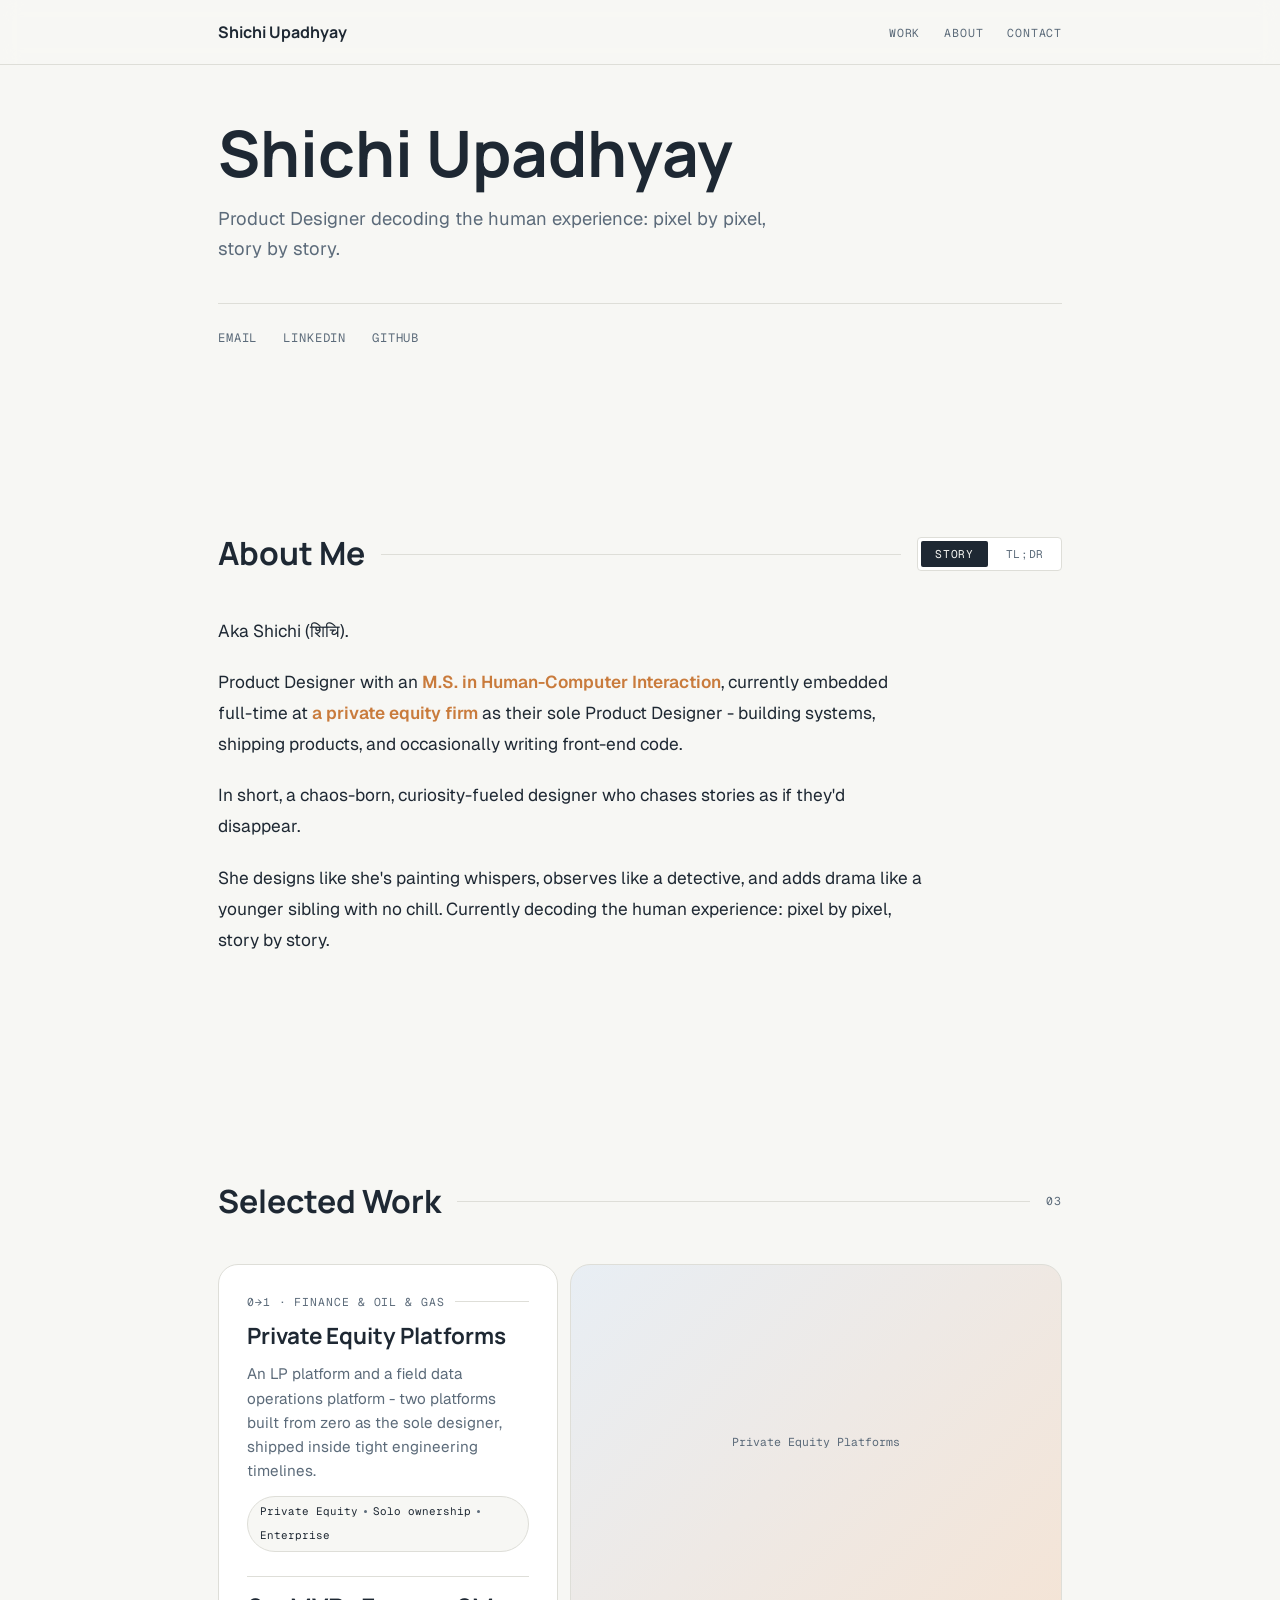
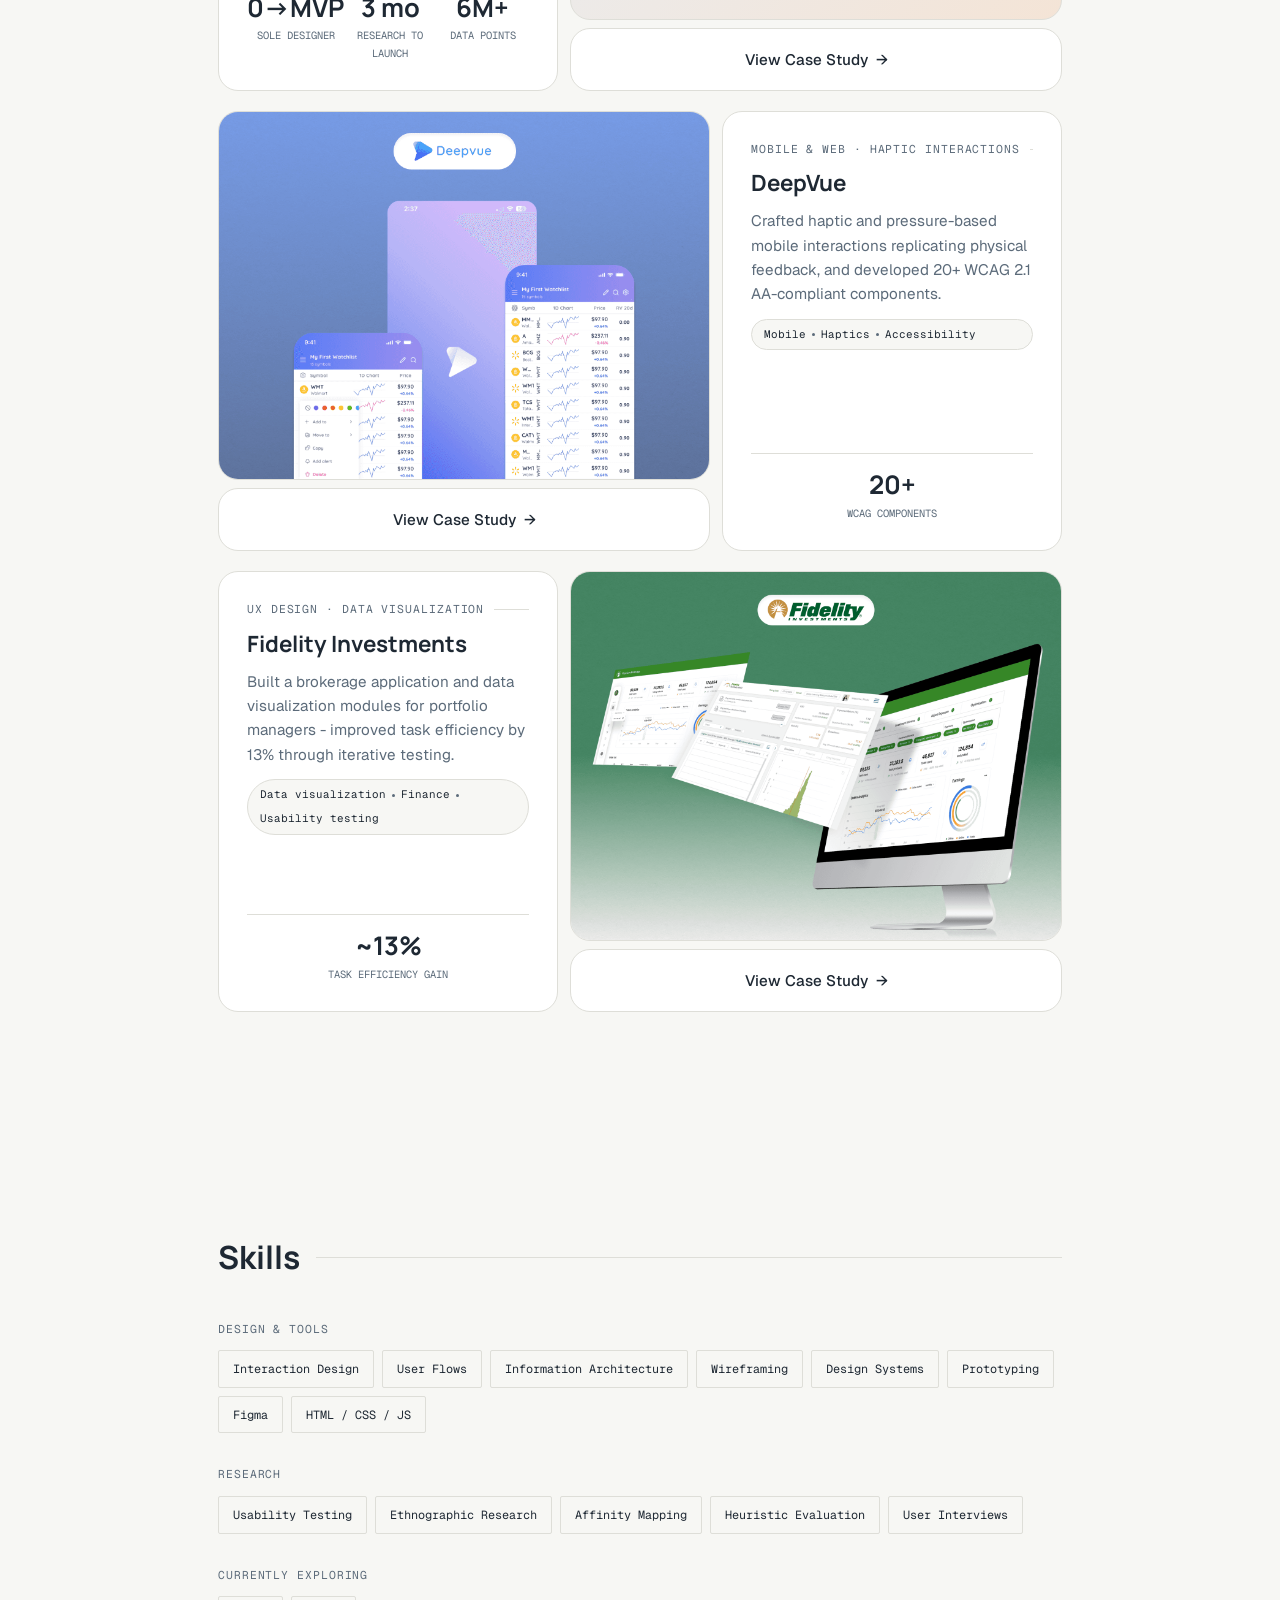
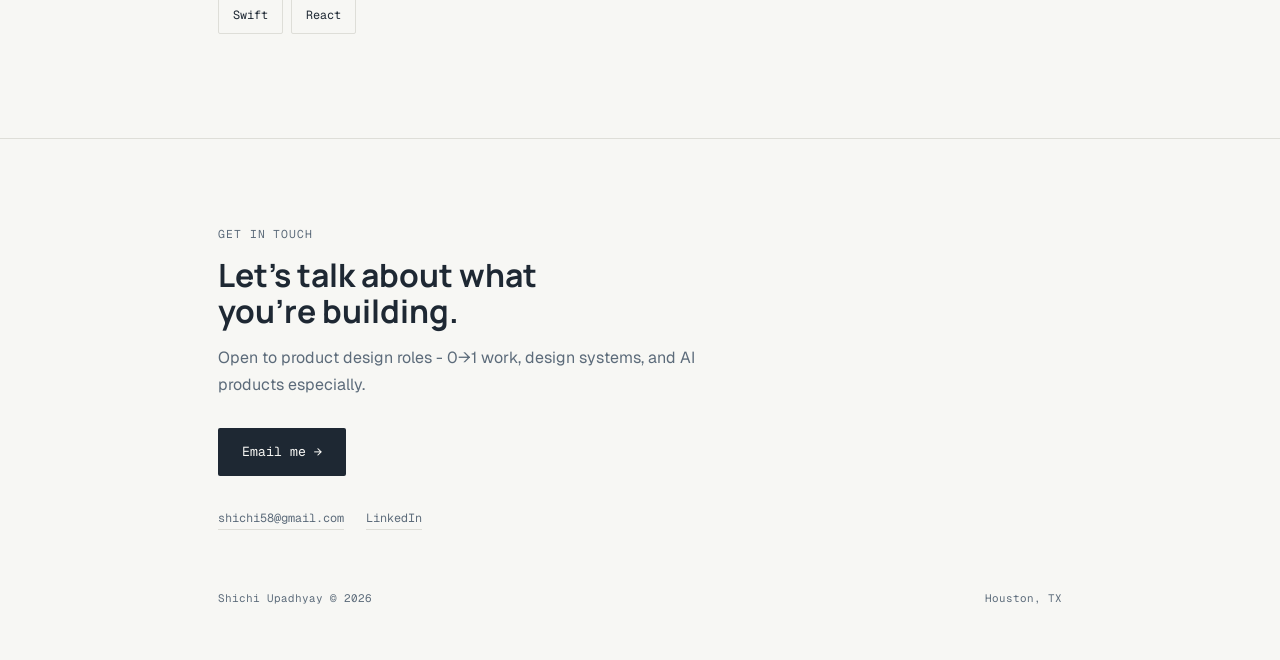
==== docs/index.html @ f33b3164 "Rename public/ to docs/ so GitHub Pages can serve as a stopgap GitHub Pages' built-in branch deploy " ====
<!DOCTYPE html>
<html lang="en">
<head>
  <meta charset="UTF-8">
  <meta name="viewport" content="width=device-width, initial-scale=1">
  <title>Shichi Upadhyay - Product Designer</title>
  <link rel="preconnect" href="https://fonts.googleapis.com">
  <link rel="preconnect" href="https://fonts.gstatic.com" crossorigin>
  <link href="https://fonts.googleapis.com/css2?family=Manrope:wght@400;500;600;700&family=Geist:wght@400;500;600&family=Geist+Mono:wght@400;500&display=swap" rel="stylesheet">
  <link rel="stylesheet" href="assets/styles/main.css">
</head>
<body>

  <!-- 1. NAV -->
  <header class="nav">
    <div class="wrap">
      <div class="brand">Shichi Upadhyay</div>
      <nav class="nav-links" id="nav-links">
        <a href="#work">Work</a>
        <a href="#about">About</a>
        <a href="#contact">Contact</a>
      </nav>
      <button class="nav-toggle" aria-label="Toggle menu" aria-expanded="false" aria-controls="nav-links">
        <span></span>
        <span></span>
        <span></span>
      </button>
    </div>
  </header>

<!-- 2. HERO -->
<section id="home" class="hero-simple">
  <div class="wrap">
    <h1 class="hero-name">Shichi Upadhyay</h1>
    <p class="hero-tag">Product Designer decoding the human experience: pixel by pixel, story by story.</p>
    <span class="hero-rule"></span>
    <div class="hero-links">
      <a href="mailto:shichi58@gmail.com">Email</a>
      <a href="https://linkedin.com/in/shichi-upadhyay" target="_blank">LinkedIn</a>
      <a href="https://github.com/Shichi58" target="_blank">GitHub</a>
    </div>
  </div>
</section>

<script type="module" src="assets/scripts/main.js"></script>

  <!-- 3. ABOUT -->
<section id="about" class="about">
  <div class="wrap">
    <div class="shead">
      <h2>About Me</h2>
      <span class="rule"></span>
      <div class="toggle">
        <button class="toggle-btn active" data-target="story">Story</button>
        <button class="toggle-btn" data-target="tldr">TL;DR</button>
      </div>
    </div>

    <div class="about-text">
      <p>
        Aka Shichi (शिचि).
      </p>
      <p>
        Product Designer with an <strong>M.S. in Human-Computer Interaction</strong>, currently
        embedded full-time at <strong>a private equity firm</strong> as their sole Product
        Designer<span class="strike"> - building systems, shipping products, and occasionally
        writing front-end code</span>.
      </p>
      <p>
        <span class="strike">In short, a chaos-born, curiosity-fueled designer who chases
        stories as if they'd disappear.</span>
      </p>
      <p>
        <span class="strike">She designs like she's painting whispers, observes like a
        detective, and adds drama like a younger sibling with no chill.</span>
        Currently decoding the human experience: pixel by pixel, story by story.
      </p>
    </div>

  </div>
</section>

  <!-- 4. SELECTED WORK -->
<section id="work" class="work-section">
  <div class="wrap">
    <div class="shead">
      <h2>Selected Work</h2>
      <span class="rule"></span>
      <span class="mono">03</span>
    </div>

    <!-- Card 1: info left, image right -->
    <div class="work-card">
      <div class="work-info">
        <div class="work-info-top">
          <div class="work-eyebrow">
            <span class="mono">0→1 · Finance & Oil & Gas</span>
            <span class="rule"></span>
          </div>
          <h3>Private Equity Platforms</h3>
          <p>An LP platform and a field data operations platform - two platforms built from zero as the sole designer, shipped inside tight engineering timelines.</p>
          <span class="work-chip">
            <span>Private Equity</span>
            <span class="chip-dot"></span>
            <span>Solo ownership</span>
            <span class="chip-dot"></span>
            <span>Enterprise</span>
          </span>
        </div>
        <div class="work-stats">
          <span class="stat-rule"></span>
          <div class="stats-row">
            <div class="stat">
              <span class="n">0→MVP</span>
              <span class="l">Sole designer</span>
            </div>
            <div class="stat">
              <span class="n">3 mo</span>
              <span class="l">Research to launch</span>
            </div>
            <div class="stat">
              <span class="n">6M+</span>
              <span class="l">Data points</span>
            </div>
          </div>
        </div>
      </div>
      <div class="work-right">
        <a href="case-studies/private-equity-platforms.html" class="work-image pep-placeholder">
          <div class="work-placeholder">Private Equity Platforms</div>
        </a>
        <a href="case-studies/private-equity-platforms.html" class="view-btn">
          View Case Study <span>→</span>
        </a>
      </div>
    </div>

    <!-- Card 4: image left, info right -->
    <div class="work-card reverse">
      <div class="work-info">
        <div class="work-info-top">
          <div class="work-eyebrow">
            <span class="mono">Mobile & Web · Haptic interactions</span>
            <span class="rule"></span>
          </div>
          <h3>DeepVue</h3>
          <p>Crafted haptic and pressure-based mobile interactions replicating physical feedback, and developed 20+ WCAG 2.1 AA-compliant components.</p>
          <span class="work-chip">
            <span>Mobile</span>
            <span class="chip-dot"></span>
            <span>Haptics</span>
            <span class="chip-dot"></span>
            <span>Accessibility</span>
          </span>
        </div>
        <div class="work-stats">
          <span class="stat-rule"></span>
          <div class="stats-row">
            <div class="stat">
              <span class="n">20+</span>
              <span class="l">WCAG components</span>
            </div>
          </div>
        </div>
      </div>
      <div class="work-right">
        <a href="case-studies/deepvue.html" class="work-image">
          <img src="assets/images/work/deepvue.png" alt="DeepVue trading platform interface">
        </a>
        <a href="case-studies/deepvue.html" class="view-btn">
          View Case Study <span>→</span>
        </a>
      </div>
    </div>

    <!-- Card 3: info left, image right -->
    <div class="work-card">
      <div class="work-info">
        <div class="work-info-top">
          <div class="work-eyebrow">
            <span class="mono">UX Design · Data visualization</span>
            <span class="rule"></span>
          </div>
          <h3>Fidelity Investments</h3>
          <p>Built a brokerage application and data visualization modules for portfolio managers - improved task efficiency by 13% through iterative testing.</p>
          <span class="work-chip">
            <span>Data visualization</span>
            <span class="chip-dot"></span>
            <span>Finance</span>
            <span class="chip-dot"></span>
            <span>Usability testing</span>
          </span>
        </div>
        <div class="work-stats">
          <span class="stat-rule"></span>
          <div class="stats-row">
            <div class="stat">
              <span class="n">~13%</span>
              <span class="l">Task efficiency gain</span>
            </div>
          </div>
        </div>
      </div>
      <div class="work-right">
        <a href="case-studies/fidelity-investments.html" class="work-image">
          <img src="assets/images/work/fidelity.png" alt="Fidelity Investments risk analysis tool">
        </a>
        <a href="case-studies/fidelity-investments.html" class="view-btn">
          View Case Study <span>→</span>
        </a>
      </div>
    </div>

  </div>
</section>

  <!-- 6. SKILLS -->
  <section id="skills" class="skills-section">
    <div class="wrap">
      <div class="shead">
        <h2>Skills</h2>
        <span class="rule"></span>
      </div>
      <div class="skills-grid">
        <div class="skills-group">
          <span class="mono">Design & Tools</span>
          <div class="skills-list">
            <span>Interaction Design</span>
            <span>User Flows</span>
            <span>Information Architecture</span>
            <span>Wireframing</span>
            <span>Design Systems</span>
            <span>Prototyping</span>
            <span>Figma</span>
            <span>HTML / CSS / JS</span>
          </div>
        </div>
        <div class="skills-group">
          <span class="mono">Research</span>
          <div class="skills-list">
            <span>Usability Testing</span>
            <span>Ethnographic Research</span>
            <span>Affinity Mapping</span>
            <span>Heuristic Evaluation</span>
            <span>User Interviews</span>
          </div>
        </div>
        <div class="skills-group">
          <span class="mono">Currently Exploring</span>
          <div class="skills-list">
            <span>Swift</span>
            <span>React</span>
          </div>
        </div>
      </div>
    </div>
  </section>

  <!-- 7. FOOTER CTA -->
  <footer id="contact">
    <div class="wrap">
      <span class="mono">Get in touch</span>
      <h2>Let's talk about what you're building.</h2>
      <p class="footer-lead">Open to product design roles - 0→1 work, design systems, and AI products especially.</p>
      <a href="mailto:shichi58@gmail.com" class="cta-btn">Email me →</a>
      <div class="footer-links">
        <a href="mailto:shichi58@gmail.com">shichi58@gmail.com</a>
        <a href="https://linkedin.com/in/shichi-upadhyay" target="_blank">LinkedIn</a>
      </div>
      <div class="footer-bottom">
        <span>Shichi Upadhyay © 2026</span>
        <span>Houston, TX</span>
      </div>
    </div>
  </footer>

  <script type="module" src="assets/scripts/main.js"></script>
</body>
</html>
---- docs/assets/styles/main.css ----
:root {
  --paper: #F7F7F4;
  --ink: #1E2833;
  --ink-soft: #5C6B7A;
  --line: #DEDED8;
  --amber: #C97B3C;
  --amber-wash: #F4E4D6;
  --card: #FFFFFF;
  --max: 900px;

  --settle: cubic-bezier(.2, .9, .25, 1.06);
  --spring: cubic-bezier(.34, 1.56, .64, 1);
  --move-dur: .82s;
  --stagger-step: 24ms;
}

* { box-sizing: border-box; margin: 0; padding: 0; }
html { scroll-behavior: smooth; }

body {
  background: var(--paper);
  color: var(--ink);
  font-family: 'Geist', system-ui, sans-serif;
  line-height: 1.65;
  -webkit-font-smoothing: antialiased;
  transition: background .35s ease, color .35s ease;
}

h1, h2, h3 { font-family: 'Manrope', sans-serif; font-weight: 700; line-height: 1.12; }
a { color: inherit; text-decoration: none; }

.wrap { max-width: var(--max); margin: 0 auto; padding: 0 28px; }

.mono {
  font-family: 'Geist Mono', monospace;
  font-size: .71rem;
  letter-spacing: .08em;
  text-transform: uppercase;
  color: var(--ink-soft);
}

/* ── NAV ── */
.nav {
  position: sticky; top: 0; z-index: 30;
  background: rgba(247,247,244,.88);
  backdrop-filter: blur(10px);
  border-bottom: 1px solid var(--line);
}
.nav .wrap { display: flex; align-items: center; justify-content: space-between; height: 64px; }
.brand { font-family: 'Manrope', sans-serif; font-weight: 700; font-size: 1rem; }
.nav-links { display: flex; align-items: center; gap: 24px; }
.nav-links a {
  font-family: 'Geist Mono', monospace;
  font-size: .72rem; letter-spacing: .07em;
  text-transform: uppercase; color: var(--ink-soft);
}
.nav-links a:hover { color: var(--amber); }

.nav-toggle {
  display: none; flex-direction: column; justify-content: center; gap: 5px;
  width: 32px; height: 32px; border: none; background: none; cursor: pointer; padding: 0;
}
.nav-toggle span { display: block; width: 100%; height: 2px; background: var(--ink); transition: transform .2s ease, opacity .2s ease; }
.nav-toggle.open span:nth-child(1) { transform: translateY(7px) rotate(45deg); }
.nav-toggle.open span:nth-child(2) { opacity: 0; }
.nav-toggle.open span:nth-child(3) { transform: translateY(-7px) rotate(-45deg); }

/* ── generic hero text (used by case studies) ── */
.hero { padding: 96px 0 72px; }
.hero h1 { font-size: clamp(2.4rem, 5.6vw, 3.8rem); max-width: 15ch; }
.hero .sub { margin-top: 22px; color: var(--ink-soft); font-size: 1.05rem; max-width: 48ch; }

/* ── SECTION HEADS ── */
.shead { display: flex; align-items: center; gap: 16px; margin-bottom: 44px; }
.shead h2 { font-size: 2rem; white-space: nowrap; }
.rule { flex: 1; height: 1px; background: var(--line); }

/* ── ABOUT ── */
.about { padding: 104px 0; }
.toggle { display: flex; gap: 4px; background: var(--card); border: 1px solid var(--line); border-radius: 4px; padding: 3px; }
.toggle-btn {
  font-family: 'Geist Mono', monospace; font-size: .7rem; letter-spacing: .06em;
  text-transform: uppercase; padding: 6px 14px; border: none; background: none;
  color: var(--ink-soft); border-radius: 2px; cursor: pointer; transition: all .2s ease;
}
.toggle-btn.active { background: var(--ink); color: var(--paper); }
.about-text { font-size: 1.08rem; line-height: 1.8; max-width: 64ch; }
.about-text p { margin-bottom: 20px; }
.about-text strong { font-weight: 600; color: var(--amber); transition: background .4s ease, padding .4s ease; }
.strike { transition: color .4s ease, text-decoration-color .4s ease; text-decoration: line-through; text-decoration-color: transparent; color: var(--ink); }
.tldr-mode .strike { color: var(--line); text-decoration-color: var(--line); }
.tldr-mode p strong { background: var(--amber-wash); padding: 1px 5px; border-radius: 3px; }

/* ── WORK CARDS ── */
.work-section { padding: 104px 0; }
.work-card { display: grid; grid-template-columns: 340px minmax(0, 1fr); gap: 12px; margin-bottom: 20px; align-items: stretch; min-height: 420px; }
.work-card.reverse { grid-template-columns: minmax(0, 1fr) 340px; }
.work-card.reverse .work-info { order: 2; }
.work-card.reverse .work-right { order: 1; }
.work-info { display: flex; flex-direction: column; justify-content: space-between; border: 1px solid var(--line); border-radius: 20px; background: var(--card); padding: 28px; gap: 24px; }
.work-info-top { display: flex; flex-direction: column; gap: 12px; }
.work-eyebrow { display: flex; align-items: center; gap: 10px; width: 100%; }
.work-eyebrow .rule { flex: 1; }
.work-info h3 { font-size: 1.4rem; line-height: 1.2; }
.work-info p { font-size: .95rem; color: var(--ink-soft); line-height: 1.6; }
.work-chip {
  display: inline-flex; align-items: center; gap: 6px;
  background: var(--paper); border: 1px solid var(--line); border-radius: 999px;
  padding: 6px 12px; font-family: 'Geist Mono', monospace; font-size: .68rem;
  color: var(--ink); flex-wrap: wrap;
}
.chip-dot { width: 3px; height: 3px; border-radius: 50%; background: var(--ink-soft); display: inline-block; }
.work-stats { display: flex; flex-direction: column; gap: 16px; }
.stat-rule { display: block; width: 100%; height: 1px; background: var(--line); }
.stats-row { display: flex; text-align: center; }
.stats-row .stat { flex: 1; display: flex; flex-direction: column; align-items: center; gap: 4px; }
.stats-row .stat .n { font-family: 'Manrope', sans-serif; font-size: 1.6rem; font-weight: 700; color: var(--ink); display: block; line-height: 1.2; }
.stats-row .stat .l { font-family: 'Geist Mono', monospace; font-size: .65rem; text-transform: uppercase; color: var(--ink-soft); display: block; }
.work-right { display: flex; flex-direction: column; gap: 8px; }
.work-image {
  flex: 1; border-radius: 20px; border: 1px solid var(--line);
  display: flex; align-items: center; justify-content: center;
  overflow: hidden; min-height: 320px; transition: opacity .2s ease;
}
.work-image:hover { opacity: .9; }
.work-image img { width: 100%; height: 100%; object-fit: contain; display: block; }
.work-image.pep-placeholder { background: linear-gradient(135deg, #E8EEF4 0%, #F4E4D6 100%); }
.work-placeholder { font-family: 'Geist Mono', monospace; font-size: .72rem; color: var(--ink-soft); text-align: center; padding: 20px; }
.view-btn {
  display: flex; align-items: center; justify-content: center; gap: 8px;
  border: 1px solid var(--line); border-radius: 20px; background: var(--card);
  padding: 18px; font-family: 'Geist', sans-serif; font-size: .95rem;
  font-weight: 500; color: var(--ink); transition: background .2s ease;
}
.view-btn:hover { background: var(--paper); }
.view-btn span { display: inline-block; transition: transform .2s ease; }
.view-btn:hover span { transform: translateX(4px); }

/* ── EXPERIENCE ── */
.experience { padding: 104px 0; }
.exp-item { display: flex; gap: 32px; border-top: 1px solid var(--line); padding: 32px 0; }
.exp-item:last-of-type { border-bottom: 1px solid var(--line); }
.exp-num { font-family: 'Geist Mono', monospace; font-size: .72rem; color: var(--ink-soft); padding-top: 4px; min-width: 24px; }
.exp-body { flex: 1; }
.exp-top { display: flex; justify-content: space-between; align-items: baseline; gap: 12px; flex-wrap: wrap; margin-bottom: 4px; }
.exp-top h3 { font-size: 1.15rem; }
.exp-role { color: var(--ink-soft); font-size: .92rem; margin-bottom: 12px; }
.exp-body ul { padding-left: 18px; }
.exp-body li { font-size: .95rem; color: var(--ink-soft); margin-bottom: 6px; }

/* ── SKILLS ── */
.skills-section { padding: 104px 0; }
.skills-grid { display: flex; flex-direction: column; gap: 32px; }
.skills-group .mono { display: block; margin-bottom: 12px; }
.skills-list { display: flex; flex-wrap: wrap; gap: 8px; }
.skills-list span { font-family: 'Geist Mono', monospace; font-size: .74rem; padding: 8px 14px; border: 1px solid var(--line); border-radius: 2px; color: var(--ink); }

/* ── FOOTER ── */
footer { border-top: 1px solid var(--line); padding: 86px 0 52px; }
footer .mono { display: block; margin-bottom: 14px; }
footer h2 { font-size: 2rem; max-width: 18ch; margin-bottom: 16px; }
.footer-lead { color: var(--ink-soft); max-width: 48ch; margin-bottom: 30px; }
.cta-btn {
  display: inline-block; font-family: 'Geist Mono', monospace; font-size: .82rem;
  background: var(--ink); color: var(--paper); padding: 13px 24px;
  border-radius: 2px; transition: background .2s ease;
}
.cta-btn:hover { background: var(--amber); }
.footer-links { display: flex; gap: 22px; margin-top: 32px; flex-wrap: wrap; }
.footer-links a { font-family: 'Geist Mono', monospace; font-size: .74rem; color: var(--ink-soft); border-bottom: 1px solid var(--line); padding-bottom: 2px; }
.footer-links a:hover { color: var(--amber); border-bottom-color: var(--amber); }
.footer-bottom { margin-top: 60px; display: flex; justify-content: space-between; flex-wrap: wrap; gap: 8px; font-family: 'Geist Mono', monospace; font-size: .68rem; color: var(--ink-soft); }

/* ── REVEAL ── */
[data-r] { opacity: 0; transform: translateY(12px); transition: opacity .55s ease, transform .55s ease; }
[data-r].vis { opacity: 1; transform: none; }

/* ============================================================
   HERO SCENE - messy <-> tidy
   ============================================================ */

#home {
  background: var(--paper);
  position: relative;
  transition: background .35s ease;
}

.hero-top { position: relative; padding: 20px 48px 0; height: 80px; flex-shrink: 0; }
.hero-welcome { display: block; font-size: .9rem; letter-spacing: .12em; margin-bottom: 2px; }
.hero-name { font-size: clamp(2rem, 4.4vw, 3.4rem); line-height: 1.05; margin: 0; }

.mode-switcher {
  position: absolute; top: 28px; left: 50%;
  transform: translateX(-50%);
  display: flex; gap: 10px; z-index: 60;
}

.mode-btn {
  width: 60px; height: 60px; border-radius: 16px;
  border: 1px solid var(--line); background: var(--card); color: var(--ink-soft);
  display: flex; align-items: center; justify-content: center; cursor: pointer;
  transition: background .22s ease, color .22s ease, box-shadow .22s ease, transform .22s var(--spring);
}
.mode-btn:hover { transform: translateY(-2px); box-shadow: 0 6px 18px rgba(0,0,0,.10); }
.mode-btn.active { background: var(--ink); color: var(--paper); border-color: var(--ink); }

.canvas-frame { flex: 1; display: flex; align-items: center; justify-content: center; min-height: 0; }

#canvasStage {
  width: 1280px; height: 860px;
  position: relative;
  transform-origin: center center;
  flex-shrink: 0;
}

/* layer 1: position */
.scene-item {
  position: absolute; left: 0; top: 0;
  width: var(--w); height: var(--h);
  z-index: var(--z, 10);
  --px: var(--mx);
  --py: var(--my);
  transform: translate3d(var(--px), var(--py), 0);
  transition: transform var(--move-dur) var(--settle) calc(var(--stagger, 0) * var(--stagger-step));
  will-change: transform;
}
body.tidy-mode .scene-item { --px: var(--tx); --py: var(--ty); }

/* layer 2: rotation */
.scene-item > * {
  width: 100%; height: 100%;
  transform: rotate(var(--mr, 0deg));
  transition: transform calc(var(--move-dur) * .78) var(--settle) calc(var(--stagger, 0) * var(--stagger-step));
}
body.tidy-mode .scene-item > * { transform: rotate(0deg); }

/* layer 3: idle float */
.bob { animation: sceneBob var(--bob-dur, 5s) ease-in-out var(--bob-delay, 0s) infinite; }
body.tidy-mode .bob { animation-play-state: paused; }
@keyframes sceneBob {
  0%, 100% { transform: translate3d(0,0,0); }
  50%      { transform: translate3d(0, calc(var(--bob-amp, 8) * -1px), 0); }
}

/* layer 4: hover */
.hover-lift { width: 100%; height: 100%; transition: transform .3s var(--spring); }
.hover-lift > * { width: 100%; height: 100%; }
.ci:hover { z-index: 60; }
.ci:hover .hover-lift { transform: scale(1.04) translateY(-5px); }
body.mode-switching .ci { pointer-events: none; }
body.mode-switching .ci:hover .hover-lift { transform: none; }

/* reduced motion */
@media (prefers-reduced-motion: reduce) {
  .scene-item, .scene-item > *, .hover-lift { transition-duration: .01ms !important; transition-delay: 0ms !important; }
  .bob { animation: none !important; }
}
body.reduced-motion .scene-item,
body.reduced-motion .scene-item > *,
body.reduced-motion .hover-lift { transition-duration: .01ms !important; transition-delay: 0ms !important; }
body.reduced-motion .bob { animation: none !important; }

/* placeholder tile */
.tile {
  overflow: hidden; border-radius: var(--tile-radius, 10px);
  background: var(--tile-bg, #EAEAE4);
  display: flex; align-items: center; justify-content: center;
  box-shadow: 0 2px 10px rgba(0,0,0,.05);
}
.tile-label { font-family: 'Geist Mono', monospace; font-size: .6rem; color: var(--ink-soft); }

/* name block */
.name-block { display: flex; flex-direction: column; justify-content: center; gap: 2px; }
.name-initials { font-family: 'Manrope', sans-serif; font-weight: 700; font-size: 5.5rem; line-height: .9; letter-spacing: -.02em; }
.name-full { font-family: 'Geist Mono', monospace; font-size: 1rem; color: var(--ink-soft); letter-spacing: .02em; }

/* polaroid */
.polaroid { background: #fff; padding: 8px 8px 24px; box-shadow: 0 6px 20px rgba(0,0,0,.12); border-radius: 2px; }
.polaroid-ph {
  width: 100%; aspect-ratio: 1/1; background: #EDEDE8;
  display: flex; align-items: center; justify-content: center;
  font-family: 'Geist Mono', monospace; font-size: .58rem; color: var(--ink-soft);
}
.polaroid span { display: block; text-align: center; font-family: 'Geist Mono', monospace; font-size: .55rem; color: var(--ink-soft); margin-top: 5px; }

/* cat / owl */
.cat-owl {
  display: flex; align-items: center; justify-content: center;
  border-radius: 12px; background: var(--card);
  box-shadow: 0 3px 12px rgba(0,0,0,.08);
  font-family: 'Geist Mono', monospace; font-size: .62rem;
  color: var(--ink); position: relative;
}
.creature { position: absolute; transition: opacity .35s ease; }
.creature-owl { opacity: 0; }
body.dark-mode .creature-cat { opacity: 0; }
body.dark-mode .creature-owl { opacity: 1; }

/* lamp */
.lamp-item { cursor: pointer; }
.lamp-shade-fill { fill: var(--amber); transition: fill .35s ease; }
.bulb-glow { fill: #fff; opacity: .85; transition: opacity .35s ease; }
.lamp-stem, .lamp-base { fill: #7A7168; }
body.dark-mode .lamp-shade-fill { fill: #4A4A52; }
body.dark-mode .bulb-glow { opacity: 0; }
.lamp-tip {
  position: absolute; bottom: -22px; left: 50%;
  transform: translateX(-50%);
  font-family: 'Geist Mono', monospace; font-size: .58rem;
  color: var(--ink-soft); white-space: nowrap;
  opacity: 0; transition: opacity .2s ease; pointer-events: none;
}
.lamp-item:hover .lamp-tip { opacity: 1; }

/* cassette */
.cassette-card {
  background: #232019; border-radius: 10px; padding: 10px 10px 8px;
  box-shadow: 0 3px 12px rgba(0,0,0,.18);
  display: flex; flex-direction: column; gap: 6px; cursor: pointer;
}
.cassette-window { background: #141414; border-radius: 4px; padding: 7px 8px; display: flex; align-items: center; gap: 6px; }
.cassette-reel { width: 20px; height: 20px; border-radius: 50%; background: #2a2a2a; border: 2px solid #444; flex-shrink: 0; position: relative; }
.cassette-reel::after { content: ''; position: absolute; inset: 0; margin: auto; width: 6px; height: 6px; border-radius: 50%; background: #1a1a1a; }
.cassette-reel.spinning { animation: spin 1s linear infinite; }
@keyframes spin { to { transform: rotate(360deg); } }
.cassette-tape { flex: 1; height: 2px; background: #444; }
.cassette-label { font-family: 'Geist Mono', monospace; font-size: .52rem; color: var(--amber); text-align: center; text-transform: uppercase; letter-spacing: .06em; }

/* globe */
.globe-item { display: flex; align-items: center; justify-content: center; position: relative; cursor: pointer; }
.globe-sphere {
  width: 100%; height: 100%; border-radius: 50%;
  background: radial-gradient(circle at 32% 30%, #9BC4D8, #3E7D97 62%, #2A5B70);
  box-shadow: inset -6px -6px 14px rgba(0,0,0,.25), 0 4px 14px rgba(0,0,0,.12);
}
.globe-tip {
  position: absolute; bottom: -20px; left: 50%;
  transform: translateX(-50%);
  font-family: 'Geist Mono', monospace; font-size: .58rem;
  color: var(--ink-soft); opacity: 0; transition: opacity .2s ease; pointer-events: none;
}
.globe-item:hover .globe-tip { opacity: 1; }

/* portfolio + contacts */
.portfolio-block { display: flex; flex-direction: column; gap: 10px; justify-content: center; }
.portfolio-word { font-family: 'Manrope', sans-serif; font-weight: 700; font-size: 2.6rem; letter-spacing: .02em; line-height: 1; }
.contact-row { display: flex; gap: 8px; }
.contact-row a {
  width: 34px; height: 34px; border-radius: 8px;
  border: 1px solid var(--line); background: var(--card);
  display: flex; align-items: center; justify-content: center;
  font-family: 'Geist Mono', monospace; font-size: .68rem;
  color: var(--ink); transition: background .2s ease, color .2s ease;
}
.contact-row a:hover { background: var(--amber); color: #fff; border-color: var(--amber); }

/* dark mode */
body.dark-mode {
  --paper: #16171A;
  --ink: #ECEAE5;
  --ink-soft: #9A9DA4;
  --line: #2C2E33;
  --card: #1E2025;
}
body.dark-mode .nav { background: rgba(22,23,26,.88); }
body.dark-mode .polaroid { background: #24262B; }
body.dark-mode .polaroid-ph { background: #303338; }
body.dark-mode .tile { box-shadow: 0 2px 10px rgba(0,0,0,.3); }

/* ── RESPONSIVE ── */
@media (max-width: 860px) {
  .work-card, .work-card.reverse { grid-template-columns: 1fr; }
  .work-card.reverse .work-info { order: 1; }
  .work-card.reverse .work-right { order: 2; }
  .work-image { min-height: 280px; }
}

@media (max-width: 720px) {
  section { padding: 68px 0; }
  .exp-item { flex-direction: column; gap: 8px; }
  .nav-toggle { display: flex; }
  .nav-links {
    position: absolute; top: 64px; left: 0; right: 0;
    flex-direction: column; align-items: flex-start; gap: 0;
    background: var(--paper); border-bottom: 1px solid var(--line);
    max-height: 0; overflow: hidden; transition: max-height .25s ease;
  }
  .nav-links.open { max-height: 320px; }
  .nav-links a { width: 100%; padding: 14px 28px; border-top: 1px solid var(--line); }
  .shead { flex-wrap: wrap; }
  .shead .toggle { order: 3; margin-top: 12px; }
  .hero-top { padding: 20px 24px 0; }
  .mode-switcher { top: auto; bottom: 12px; }
  .mode-btn { width: 50px; height: 50px; border-radius: 13px; }
}

@media (max-width: 480px) {
  .wrap { padding: 0 18px; }
  section { padding: 56px 0; }
  .shead h2 { font-size: 1.5rem; }
  .shead { margin-bottom: 28px; }
  footer h2 { font-size: 1.5rem; }
}

/* ============================================================
   CASE STUDY PAGES
   ============================================================ */

.cs-page { line-height: 1.7; }
.cs-page #home { height: auto; display: block; }

.cs-hero { padding: 72px 0 56px; border-bottom: 1px solid var(--line); }
.cs-back { font-family: 'Geist Mono', monospace; font-size: .74rem; color: var(--ink-soft); display: inline-block; margin-bottom: 40px; }
.cs-back:hover { color: var(--amber); }
.cs-eyebrow { display: block; margin-bottom: 14px; }
.cs-hero h1 { font-size: clamp(2.2rem, 5vw, 3.4rem); max-width: 18ch; margin-bottom: 20px; }
.cs-lede { font-size: 1.15rem; color: var(--ink-soft); max-width: 60ch; margin-bottom: 44px; }

.cs-facts { display: grid; grid-template-columns: repeat(auto-fit, minmax(160px, 1fr)); gap: 24px; border-top: 1px solid var(--line); padding-top: 24px; }
.cs-facts dt { font-family: 'Geist Mono', monospace; font-size: .68rem; letter-spacing: .08em; text-transform: uppercase; color: var(--ink-soft); margin-bottom: 6px; }
.cs-facts dd { font-size: .95rem; }

.cs-section { padding: 88px 0; }
.cs-section .wrap { max-width: var(--max); }
.cs-body { max-width: 62ch; }
.cs-body p { margin-bottom: 20px; font-size: 1.05rem; }

.cs-glance { padding: 56px 0; background: var(--card); border-bottom: 1px solid var(--line); }
.cs-stats { display: flex; gap: 48px; flex-wrap: wrap; }
.cs-stats .stat { display: flex; flex-direction: column; gap: 4px; }
.cs-stats .n { font-family: 'Manrope', sans-serif; font-size: 2.2rem; font-weight: 700; line-height: 1.1; }
.cs-stats .l { font-family: 'Geist Mono', monospace; font-size: .68rem; text-transform: uppercase; letter-spacing: .06em; color: var(--ink-soft); }

.cs-quote { border-left: 2px solid var(--amber); padding: 4px 0 4px 22px; margin: 32px 0; font-size: 1.1rem; font-style: italic; color: var(--ink); }
.cs-quote cite { display: block; margin-top: 10px; font-family: 'Geist Mono', monospace; font-size: .7rem; font-style: normal; color: var(--ink-soft); }

.cs-figure { margin: 44px 0 0; }
.cs-media {
  border: 1px solid var(--line); border-radius: 16px; background: var(--card);
  min-height: 340px; display: flex; align-items: center; justify-content: center;
  font-family: 'Geist Mono', monospace; font-size: .74rem; color: var(--ink-soft); overflow: hidden;
}
.cs-media img { width: 100%; height: auto; display: block; }
.cs-figure figcaption { font-family: 'Geist Mono', monospace; font-size: .7rem; color: var(--ink-soft); margin-top: 12px; }
.cs-figure-wide { margin-left: -40px; margin-right: -40px; }

.cs-steps { list-style: none; counter-reset: step; margin-top: 32px; }
.cs-steps li { counter-increment: step; border-top: 1px solid var(--line); padding: 26px 0 26px 56px; position: relative; max-width: 62ch; }
.cs-steps li::before { content: counter(step, decimal-leading-zero); position: absolute; left: 0; top: 26px; font-family: 'Geist Mono', monospace; font-size: .72rem; color: var(--ink-soft); }
.cs-steps h3 { font-size: 1.05rem; margin-bottom: 6px; }
.cs-steps p { color: var(--ink-soft); font-size: .98rem; }

.cs-decisions { display: grid; gap: 16px; margin-top: 32px; }
.cs-decision { border: 1px solid var(--line); border-radius: 16px; background: var(--card); padding: 28px; }
.cs-decision .mono { display: block; margin-bottom: 10px; }
.cs-decision h3 { font-size: 1.2rem; margin-bottom: 14px; }
.cs-decision p { font-size: .98rem; margin-bottom: 12px; }
.cs-decision p:last-child { margin-bottom: 0; }
.cs-tension { background: var(--paper); border-radius: 8px; padding: 12px 14px; color: var(--ink-soft); }
.cs-tension strong { color: var(--ink); font-weight: 600; }

.cs-also { display: grid; grid-template-columns: repeat(auto-fit, minmax(260px, 1fr)); gap: 16px; margin-top: 32px; }
.cs-also-card { border: 1px solid var(--line); border-radius: 16px; background: var(--card); padding: 24px; display: flex; flex-direction: column; gap: 10px; }
.cs-also-card .mono { display: block; }
.cs-also-card h3 { font-size: 1.1rem; line-height: 1.25; }
.cs-also-card p { font-size: .95rem; color: var(--ink-soft); margin: 0; flex: 1; }
.cs-also-card em { color: var(--ink); font-style: normal; font-weight: 500; }
.cs-also-stat { font-family: 'Geist Mono', monospace; font-size: .72rem; color: var(--amber); border-top: 1px solid var(--line); padding-top: 12px; margin-top: 4px; }

.cs-featured { padding: 56px 0 0; }
.cs-featured .mono { display: block; margin-bottom: 10px; }
.cs-featured h2 { font-size: 2.2rem; margin-bottom: 14px; }
.cs-featured .cs-lede { margin-bottom: 0; }

.cs-next { border-top: 1px solid var(--line); padding: 56px 0; }
.cs-next-link { display: block; }
.cs-next-link .mono { display: block; margin-bottom: 8px; }
.cs-next-link h3 { font-size: 1.8rem; transition: color .2s ease; }
.cs-next-link:hover h3 { color: var(--amber); }

@media (max-width: 720px) {
  .cs-section { padding: 60px 0; }
  .cs-figure-wide { margin-left: 0; margin-right: 0; }
  .cs-media { min-height: 220px; }
  .cs-stats { gap: 28px; }
  .cs-steps li { padding-left: 40px; }
}

/* ============================================================
   CASE STUDY — GRADIENT WASH
   ============================================================ */

   .cs-wash { position: relative; isolation: isolate; }

   .cs-wash::before,
   .cs-wash::after {
     content: ''; position: absolute; inset: 0;
     pointer-events: none; z-index: -1;
   }
   
   .cs-wash::before {
     background: linear-gradient(179deg,
       var(--w0) 0%, var(--w1) 18%, var(--w2) 38%,
       var(--w3) 58%, var(--w4) 76%, var(--w5) 90%, var(--paper) 100%);
     -webkit-mask-image: var(--wash-mask);
     mask-image: var(--wash-mask);
   }
   
   .cs-wash::after {
     opacity: .3;
     mix-blend-mode: overlay;
     background-image: url("data:image/svg+xml,%3Csvg xmlns='http://www.w3.org/2000/svg'%3E%3Cfilter id='n'%3E%3CfeTurbulence type='fractalNoise' baseFrequency='.9' numOctaves='3' stitchTiles='stitch'/%3E%3CfeColorMatrix type='saturate' values='0'/%3E%3C/filter%3E%3Crect width='100%25' height='100%25' filter='url(%23n)'/%3E%3C/svg%3E");
     -webkit-mask-image: var(--wash-mask);
     mask-image: var(--wash-mask);
   }
   
   .cs-wash-top    { --wash-mask: linear-gradient(to bottom, #000 65%, transparent 100%); }
   .cs-wash-mid    { --wash-mask: linear-gradient(to bottom, transparent, #000 32%, #000 68%, transparent); }
   .cs-wash-bottom { --wash-mask: linear-gradient(to top, #000 65%, transparent 100%); }
   
   .cs-wash-break { min-height: clamp(160px, 22vh, 260px); }
   
   /* PEP palette — slate tints from brand #3D4A5D */
   .pep {
     --w0: #8A9AAD; --w1: #9AA9B9; --w2: #AEBCC8;
     --w3: #C6D1DA; --w4: #E0E7ED; --w5: #F5F8FA;
   }
   
   /* ============================================================
      CASE STUDY — ZOOMABLE SNIPPETS
      ============================================================ */
   
   .cs-frame {
     margin: 44px 0 0;
     border: 1px solid var(--line);
     border-radius: 16px;
     background: var(--card);
     overflow: hidden;
   }
   
   .cs-frame-stage {
     height: clamp(300px, 52vh, 520px);
     overflow: hidden;
     cursor: grab;
     touch-action: none;
   }
   
   .cs-frame-stage:active { cursor: grabbing; }
   
   .cs-frame-stage > * {
     display: block; width: 100%;
     transform-origin: 0 0;
     user-select: none; -webkit-user-drag: none;
   }
   
   .cs-frame-bar {
     display: flex; align-items: center; gap: 10px;
     padding: 10px 14px;
     border-top: 1px solid var(--line);
     background: var(--paper);
   }
   
   .cs-frame-cap {
     flex: 1; margin: 0;
     font-family: 'Geist Mono', monospace;
     font-size: .7rem; color: var(--ink-soft);
   }
   
   .cs-frame-btn {
     width: 30px; height: 30px;
     border: 1px solid var(--line); border-radius: 8px;
     background: var(--card); color: var(--ink-soft);
     font-size: .85rem; line-height: 1; cursor: pointer;
     transition: background .2s ease, color .2s ease;
   }
   
   .cs-frame-btn:hover { background: var(--amber); color: #fff; border-color: var(--amber); }
   .cs-frame-btn:focus-visible { outline: 2px solid var(--amber); outline-offset: 2px; }
   
   .cs-frame-grid { display: grid; gap: 16px; margin-top: 44px; }
   
   @media (min-width: 861px) {
     .cs-frame-grid-2 { grid-template-columns: repeat(2, minmax(0, 1fr)); }
     .cs-frame-grid-2 .cs-frame { margin-top: 0; }
   }
   
   /* video clip */
   .cs-clip {
     margin: 44px 0 0;
     border: 1px solid var(--line);
     border-radius: 16px;
     overflow: hidden;
     background: #000;
   }
   
   .cs-clip video { display: block; width: 100%; height: auto; }

/* ── CASE STUDY: SECTION RAIL ── */

.cs-rail {
  position: fixed;
  right: 26px;
  top: 50%;
  transform: translateY(-50%);
  z-index: 40;
  display: flex;
  flex-direction: column;
  gap: 18px;
  align-items: center;
}

.cs-rail-item {
  position: relative;
  display: flex;
  align-items: center;
  justify-content: center;
  width: 22px;
  height: 22px;
  border: none;
  background: none;
  padding: 0;
  cursor: pointer;
}

.cs-rail-dot {
  position: absolute;
  width: 7px;
  height: 7px;
  border-radius: 50%;
  background: var(--ink-soft);
  opacity: .45;
  transition: opacity .25s ease, background .25s ease,
              width .3s var(--spring), height .3s var(--spring);
}

.cs-rail-ring {
  position: absolute;
  width: 20px;
  height: 20px;
  border-radius: 50%;
  border: 1.5px solid var(--amber);
  opacity: 0;
  transform: scale(.55);
  transition: opacity .3s ease, transform .35s var(--spring);
}

.cs-rail-item:hover .cs-rail-dot {
  opacity: 1;
  width: 9px;
  height: 9px;
}

.cs-rail-item.active .cs-rail-dot {
  background: var(--amber);
  opacity: 1;
  width: 8px;
  height: 8px;
}

.cs-rail-item.active .cs-rail-ring {
  opacity: 1;
  transform: scale(1);
}

.cs-rail-label {
  position: absolute;
  right: 30px;
  white-space: nowrap;
  font-family: 'Geist Mono', monospace;
  font-size: .66rem;
  letter-spacing: .06em;
  text-transform: uppercase;
  color: var(--ink);
  background: var(--card);
  border: 1px solid var(--line);
  border-radius: 4px;
  padding: 5px 10px;
  opacity: 0;
  transform: translateX(4px);
  pointer-events: none;
  transition: opacity .2s ease, transform .2s ease;
}

.cs-rail-item:hover .cs-rail-label,
.cs-rail-item:focus-visible .cs-rail-label {
  opacity: 1;
  transform: translateX(0);
}

.cs-rail-item:focus-visible {
  outline: 2px solid var(--amber);
  outline-offset: 3px;
  border-radius: 50%;
}

@media (hover: none), (pointer: coarse) {
  .cs-rail { display: none; }
}

@media (prefers-reduced-motion: reduce) {
  .cs-rail-dot,
  .cs-rail-ring,
  .cs-rail-label { transition-duration: .01ms !important; }
}

.cs-frame-stage > img {
  width: 100%;
  max-width: 100%;
  height: auto;
  display: block;
}

.cs-frame-tall .cs-frame-stage {
  height: clamp(480px, 82vh, 900px);
}

.about-link {
  color: var(--amber);
  border-bottom: 1px solid var(--amber);
  padding-bottom: 1px;
  transition: opacity .2s ease;
}
.about-link:hover { opacity: .7; }

/* ── SIMPLE HERO ── */
.hero-simple {
  padding: clamp(48px, 6vh, 84px) 0 clamp(64px, 9vh, 96px);
  position: relative;
}

.hero-simple .hero-name {
  font-size: clamp(2.4rem, 6vw, 4rem);
  line-height: 1.05;
  margin-bottom: 18px;
}

.hero-tag {
  font-size: 1.15rem;
  color: var(--ink-soft);
  max-width: 46ch;
  line-height: 1.6;
}

.hero-rule {
  display: block;
  width: 100%;
  height: 1px;
  background: var(--line);
  margin: 40px 0 24px;
}

.hero-links {
  display: flex;
  flex-wrap: wrap;
  gap: 26px;
}

.hero-links a {
  font-family: 'Geist Mono', monospace;
  font-size: .76rem;
  letter-spacing: .07em;
  text-transform: uppercase;
  color: var(--ink-soft);
  border-bottom: 1px solid transparent;
  padding-bottom: 2px;
  transition: color .2s ease, border-color .2s ease;
}

.hero-links a:hover {
  color: var(--amber);
  border-bottom-color: var(--amber);
}
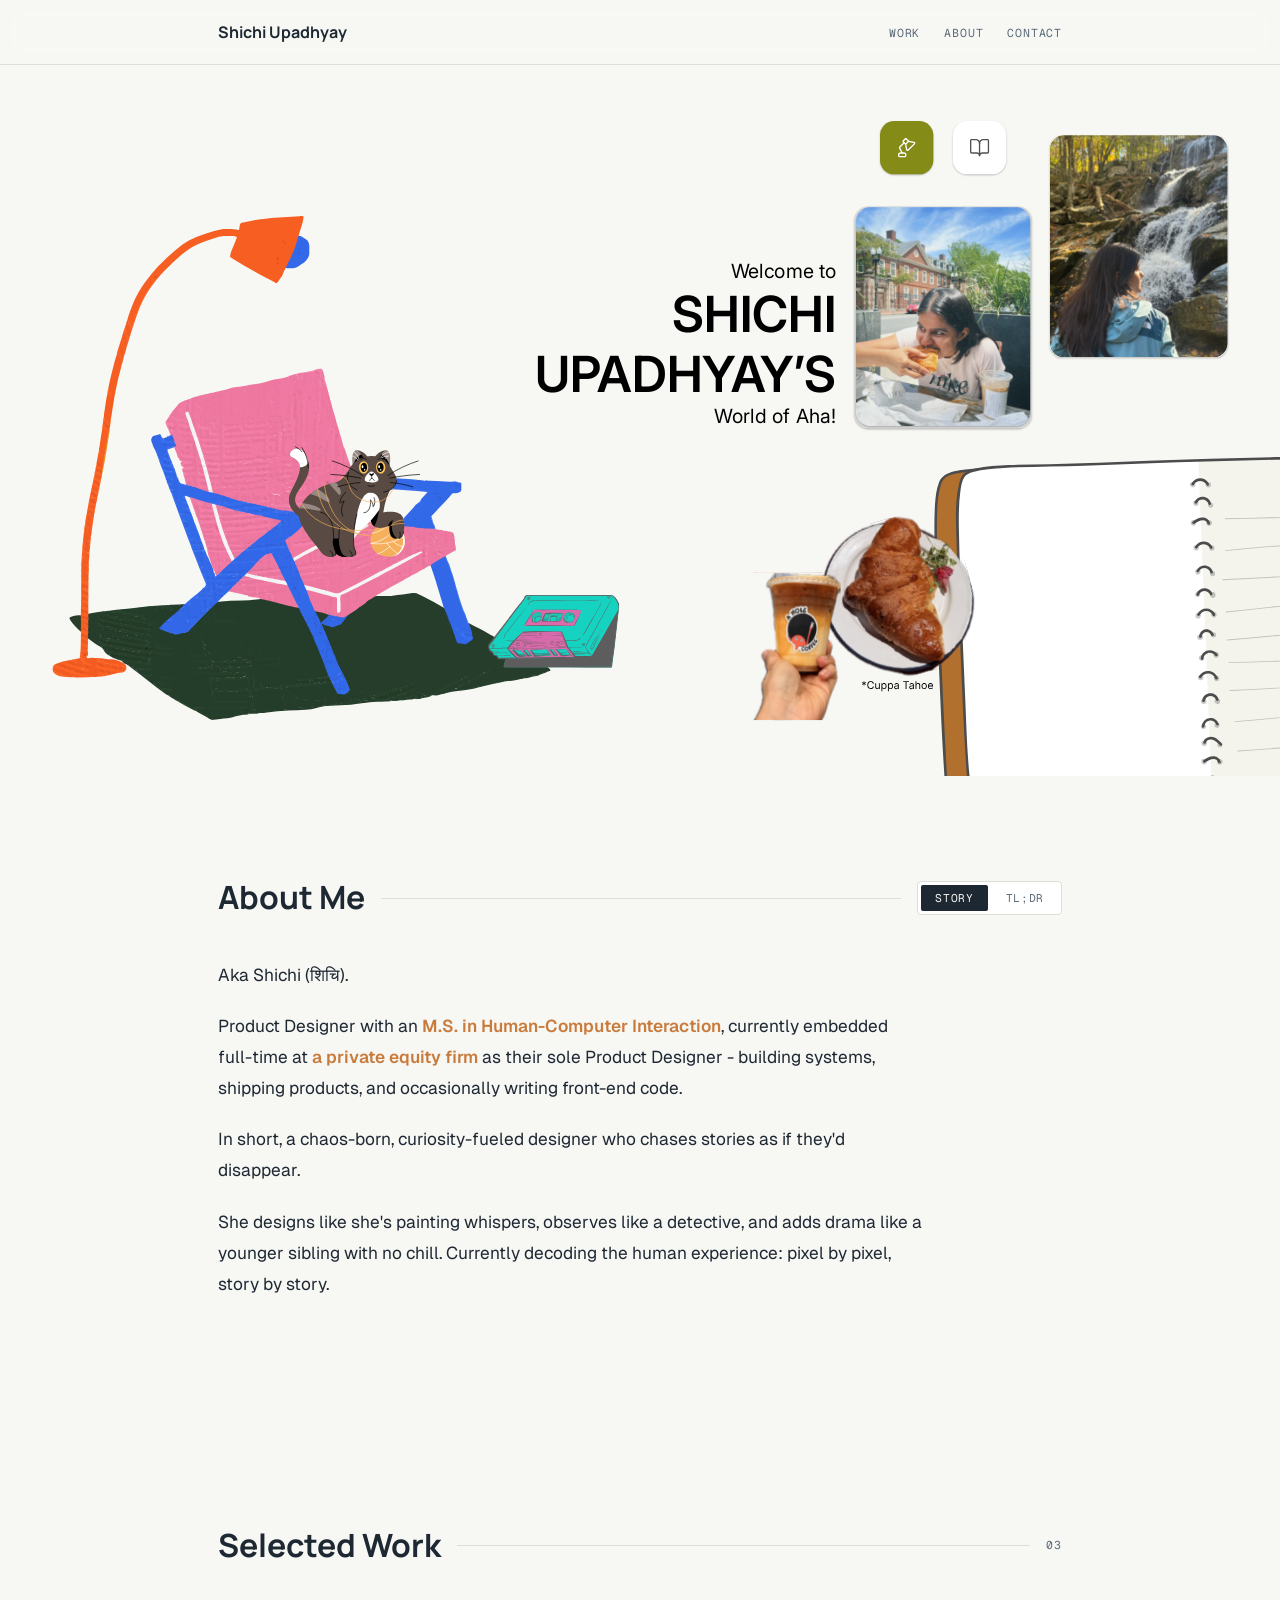
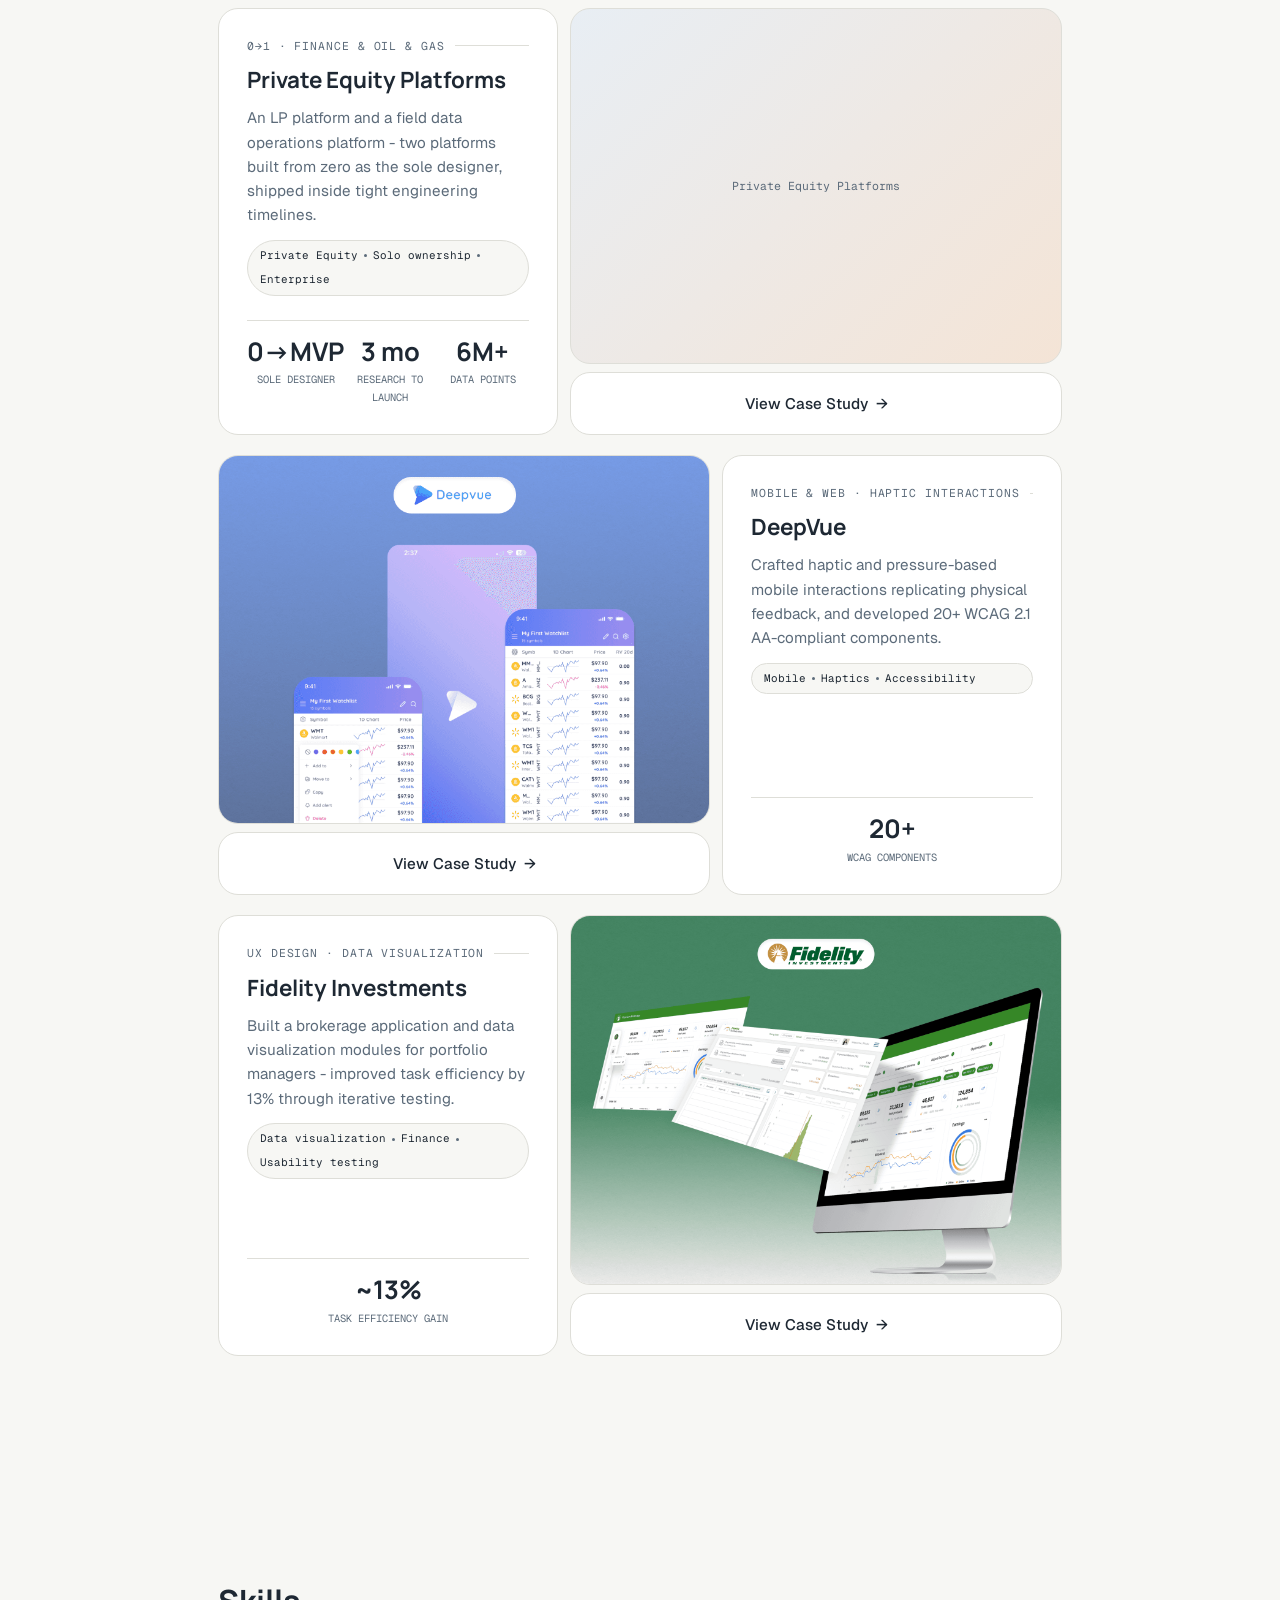
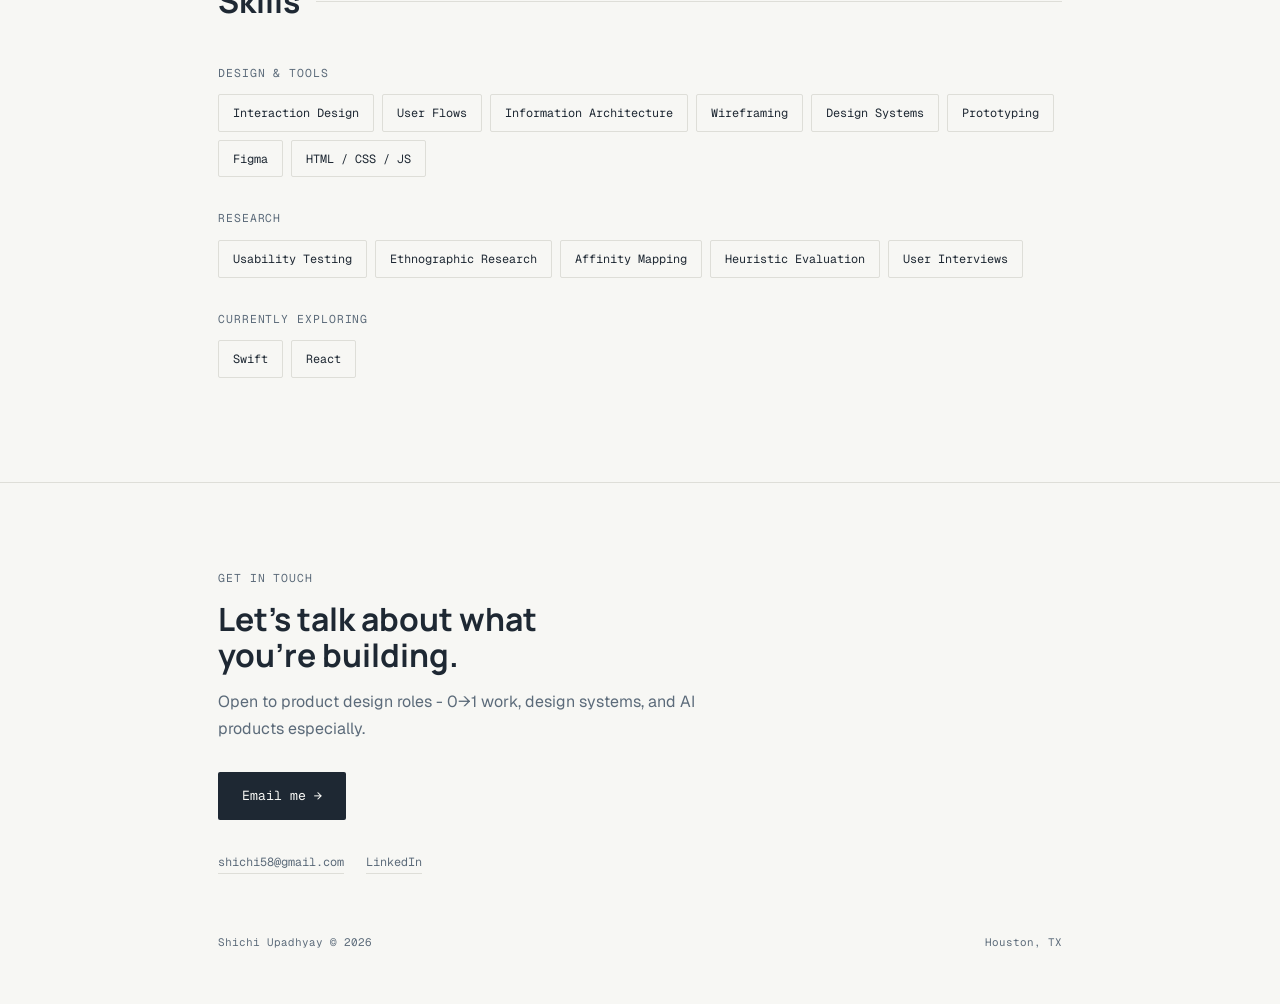
==== commit 62201c77: "test push" ====
--- a/docs/index.html
+++ b/docs/index.html
@@ -6,7 +6,7 @@
   <title>Shichi Upadhyay - Product Designer</title>
   <link rel="preconnect" href="https://fonts.googleapis.com">
   <link rel="preconnect" href="https://fonts.gstatic.com" crossorigin>
-  <link href="https://fonts.googleapis.com/css2?family=Manrope:wght@400;500;600;700&family=Geist:wght@400;500;600&family=Geist+Mono:wght@400;500&display=swap" rel="stylesheet">
+  <link href="https://fonts.googleapis.com/css2?family=Manrope:wght@400;500;600;700&family=Geist:wght@400;500;600&family=Geist+Mono:wght@400;500&family=Inter:wght@400;600&display=swap" rel="stylesheet">
   <link rel="stylesheet" href="assets/styles/main.css">
 </head>
 <body>
@@ -14,7 +14,7 @@
   <!-- 1. NAV -->
   <header class="nav">
     <div class="wrap">
-      <div class="brand">Shichi Upadhyay</div>
+      <div class="brand"><a href="#home">Shichi Upadhyay</a></div>
       <nav class="nav-links" id="nav-links">
         <a href="#work">Work</a>
         <a href="#about">About</a>
@@ -29,15 +29,50 @@
   </header>
 
 <!-- 2. HERO -->
-<section id="home" class="hero-simple">
-  <div class="wrap">
-    <h1 class="hero-name">Shichi Upadhyay</h1>
-    <p class="hero-tag">Product Designer decoding the human experience: pixel by pixel, story by story.</p>
-    <span class="hero-rule"></span>
-    <div class="hero-links">
-      <a href="mailto:shichi58@gmail.com">Email</a>
-      <a href="https://linkedin.com/in/shichi-upadhyay" target="_blank">LinkedIn</a>
-      <a href="https://github.com/Shichi58" target="_blank">GitHub</a>
+<section id="home" class="hero-fig" data-rail="Top">
+  <div class="hero-canvas-frame">
+    <div class="hero-canvas">
+
+      <!-- left-side illustration -->
+      <img class="hc-illustration" src="assets/images/hero/chair-and-lamp.svg" alt="" aria-hidden="true">
+      <img class="hc-cat" src="assets/images/hero/cat.svg" alt="" aria-hidden="true">
+      <button type="button" class="hc-cassette-btn" aria-label="Play song" aria-pressed="false">
+        <img class="hc-cassette" src="assets/images/hero/cassette.svg" alt="" aria-hidden="true">
+      </button>
+      <img class="hc-onair" src="assets/images/hero/onAir.svg" alt="" aria-hidden="true">
+      <img class="hc-journal" src="assets/images/hero/open-journal.svg" alt="" aria-hidden="true">
+
+      <!-- profile photos -->
+      <img class="hc-photo-a" src="assets/images/hero/Me2.svg" alt="Shichi Upadhyay" aria-hidden="true">
+      <img class="hc-photo hc-photo-b" src="assets/images/hero/Me1.png" alt="Shichi Upadhyay" aria-hidden="true">
+
+      <!-- headline -->
+      <div class="hc-text">
+        <span class="hc-line-sm">Welcome to</span>
+        <span class="hc-line-lg">SHICHI</span>
+        <span class="hc-line-lg">UPADHYAY&rsquo;S</span>
+        <span class="hc-line-sm">World of Aha!</span>
+      </div>
+
+      <!-- journal / desk mode toggle -->
+      <button class="hc-mode-btn hc-mode-journal" type="button" aria-label="Journal mode" aria-pressed="false" data-tooltip="Journal View">
+        <svg width="24" height="24" viewBox="0 0 24 24" fill="none" xmlns="http://www.w3.org/2000/svg">
+<path d="M11.25 21V7C11.25 6.58579 11.5858 6.25 12 6.25C12.4142 6.25 12.75 6.58579 12.75 7V21C12.75 21.4142 12.4142 21.75 12 21.75C11.5858 21.75 11.25 21.4142 11.25 21Z" fill="currentColor"/>
+<path d="M21.25 4C21.25 3.93369 21.2236 3.87013 21.1768 3.82324C21.1299 3.77636 21.0663 3.75 21 3.75H16C15.138 3.75 14.3116 4.09266 13.7021 4.70215C13.0927 5.31164 12.75 6.13805 12.75 7C12.75 7.41421 12.4142 7.75 12 7.75C11.5858 7.75 11.25 7.41421 11.25 7C11.25 6.13805 10.9073 5.31164 10.2979 4.70215C9.68836 4.09266 8.86195 3.75 8 3.75H3C2.9337 3.75 2.87013 3.77636 2.82324 3.82324C2.77636 3.87013 2.75 3.9337 2.75 4V17C2.75 17.0663 2.77636 17.1299 2.82324 17.1768C2.87013 17.2236 2.93369 17.25 3 17.25H9C9.99456 17.25 10.9481 17.6454 11.6514 18.3486C11.7778 18.475 11.894 18.6096 12 18.751C12.106 18.6096 12.2222 18.475 12.3486 18.3486C13.0519 17.6454 14.0054 17.25 15 17.25H21C21.0663 17.25 21.1299 17.2236 21.1768 17.1768C21.2236 17.1299 21.25 17.0663 21.25 17V4ZM22.75 17C22.75 17.4641 22.5655 17.9091 22.2373 18.2373C21.9091 18.5655 21.4641 18.75 21 18.75H15C14.4033 18.75 13.8311 18.9872 13.4092 19.4092C12.9872 19.8311 12.75 20.4033 12.75 21C12.75 21.4142 12.4142 21.75 12 21.75C11.5858 21.75 11.25 21.4142 11.25 21C11.25 20.4033 11.0128 19.8311 10.5908 19.4092C10.1689 18.9872 9.59674 18.75 9 18.75H3C2.53587 18.75 2.09089 18.5655 1.7627 18.2373C1.43451 17.9091 1.25 17.4641 1.25 17V4C1.25 3.53587 1.43451 3.09088 1.7627 2.7627C2.09088 2.43451 2.53587 2.25 3 2.25H8C9.25978 2.25 10.4676 2.7508 11.3584 3.6416C11.6024 3.88557 11.8169 4.15334 12 4.43945C12.1831 4.15334 12.3976 3.88557 12.6416 3.6416C13.5324 2.7508 14.7402 2.25 16 2.25H21C21.4641 2.25 21.9091 2.43451 22.2373 2.7627C22.5655 3.09089 22.75 3.53587 22.75 4V17Z" fill="currentColor"/>
+</svg>
+      </button>
+      <button class="hc-mode-btn hc-mode-desk" type="button" aria-label="Desk mode" aria-pressed="true" data-tooltip="Desk View">
+        <svg width="24" height="24" viewBox="0 0 24 24" fill="none" xmlns="http://www.w3.org/2000/svg">
+<path d="M11.0002 1.25021C11.4642 1.25027 11.9094 1.43488 12.2375 1.76291L14.5774 4.10275L20.3518 5.28537L20.467 5.31271C20.7323 5.38613 20.9769 5.52173 21.1809 5.70822C21.4141 5.92155 21.5852 6.19452 21.676 6.49728C21.7667 6.79996 21.7738 7.12156 21.6965 7.42795C21.6288 7.6962 21.499 7.94414 21.3176 8.15158L21.2375 8.23752L14.2375 15.2375C14.0142 15.4609 13.7342 15.6192 13.4279 15.6965C13.1216 15.7738 12.8 15.7667 12.4973 15.676C12.1945 15.5852 11.9215 15.4141 11.7082 15.1809C11.495 14.9477 11.3489 14.6613 11.2854 14.3518L10.1028 8.57736L7.76291 6.23752C7.43489 5.9094 7.25027 5.46417 7.25021 5.00021C7.25021 4.53618 7.43483 4.09108 7.76291 3.76291L9.76291 1.76291C10.0911 1.43483 10.5362 1.25021 11.0002 1.25021ZM8.75021 5.00021C8.75027 5.06643 8.77664 5.13014 8.82346 5.17697L11.3235 7.67697L11.3947 7.75998C11.4599 7.84768 11.5055 7.94896 11.5276 8.05685L12.7551 14.05L12.7766 14.1135C12.7868 14.1335 12.7994 14.1524 12.8147 14.1692C12.8451 14.2025 12.8847 14.2265 12.9279 14.2395C12.9712 14.2524 13.017 14.2534 13.0608 14.2424C13.1044 14.2314 13.1441 14.2088 13.176 14.177L20.177 7.17697C20.2088 7.1451 20.2314 7.10441 20.2424 7.06076C20.2534 7.01701 20.2524 6.97117 20.2395 6.92795C20.2265 6.8847 20.2025 6.84514 20.1692 6.81467C20.1359 6.78424 20.0942 6.76416 20.05 6.7551L14.0569 5.52756C13.913 5.49811 13.7808 5.42722 13.677 5.32346L11.177 2.82346C11.1301 2.77664 11.0664 2.75027 11.0002 2.75021C10.934 2.75021 10.8703 2.77664 10.8235 2.82346L8.82346 4.82346C8.77664 4.87033 8.75021 4.93396 8.75021 5.00021Z" fill="currentColor"/>
+<path d="M13.6768 4.26273C13.9697 3.96987 14.4445 3.96984 14.7373 4.26273C15.0302 4.55561 15.0302 5.03039 14.7373 5.32327L11.3233 8.73734C11.0304 9.03019 10.5556 9.03019 10.2627 8.73734C9.96984 8.44445 9.96986 7.96969 10.2627 7.67679L13.6768 4.26273Z" fill="currentColor"/>
+<path d="M10.25 20C10.25 19.6685 10.1182 19.3506 9.88379 19.1162C9.64937 18.8818 9.33152 18.75 9 18.75H5C4.66848 18.75 4.35063 18.8818 4.11621 19.1162C3.88179 19.3506 3.75 19.6685 3.75 20V21C3.75 21.0663 3.77636 21.1299 3.82324 21.1768C3.87013 21.2236 3.93369 21.25 4 21.25H10C10.0663 21.25 10.1299 21.2236 10.1768 21.1768C10.2236 21.1299 10.25 21.0663 10.25 21V20ZM11.75 21C11.75 21.4641 11.5655 21.9091 11.2373 22.2373C10.9091 22.5655 10.4641 22.75 10 22.75H4C3.53587 22.75 3.09089 22.5655 2.7627 22.2373C2.43451 21.9091 2.25 21.4641 2.25 21V20C2.25 19.2707 2.53994 18.5714 3.05566 18.0557C3.57139 17.5399 4.27065 17.25 5 17.25H9C9.72935 17.25 10.4286 17.5399 10.9443 18.0557C11.4601 18.5714 11.75 19.2707 11.75 20V21Z" fill="currentColor"/>
+<path d="M8.55531 5.96973C8.84814 5.6769 9.32295 5.67704 9.61586 5.96973C9.90875 6.26262 9.90875 6.73738 9.61586 7.03027L4.82289 11.8232C4.78523 11.8609 4.76067 11.9103 4.75258 11.9629C4.74457 12.0154 4.75341 12.0691 4.77797 12.1162L7.66469 17.6533C7.85619 18.0206 7.71362 18.4735 7.34633 18.665C6.9791 18.8563 6.52606 18.7139 6.33461 18.3467L3.44789 12.8096C3.27569 12.4793 3.21352 12.1025 3.27016 11.7344C3.32679 11.3664 3.49903 11.0259 3.76235 10.7627L8.55531 5.96973Z" fill="currentColor"/>
+</svg>
+      </button>
+
+      <!-- polaroid-style photo group -->
+      <img class="hc-group6" src="assets/images/hero/coffee and croissant.svg" alt="Cuppa Tahoe" aria-hidden="true">
+
     </div>
   </div>
 </section>
@@ -45,7 +80,7 @@
 <script type="module" src="assets/scripts/main.js"></script>
 
   <!-- 3. ABOUT -->
-<section id="about" class="about">
+<section id="about" class="about" data-rail="About Me">
   <div class="wrap">
     <div class="shead">
       <h2>About Me</h2>
@@ -81,7 +116,7 @@
 </section>
 
   <!-- 4. SELECTED WORK -->
-<section id="work" class="work-section">
+<section id="work" class="work-section" data-rail="Selected Work">
   <div class="wrap">
     <div class="shead">
       <h2>Selected Work</h2>
@@ -215,7 +250,7 @@
 </section>
 
   <!-- 6. SKILLS -->
-  <section id="skills" class="skills-section">
+  <section id="skills" class="skills-section" data-rail="Skills">
     <div class="wrap">
       <div class="shead">
         <h2>Skills</h2>
@@ -257,7 +292,7 @@
   </section>
 
   <!-- 7. FOOTER CTA -->
-  <footer id="contact">
+  <footer id="contact" data-rail="Contact">
     <div class="wrap">
       <span class="mono">Get in touch</span>
       <h2>Let's talk about what you're building.</h2>
--- a/docs/assets/styles/main.css
+++ b/docs/assets/styles/main.css
@@ -607,6 +607,14 @@
   flex-direction: column;
   gap: 18px;
   align-items: center;
+  opacity: 0;
+  pointer-events: none;
+  transition: opacity .3s ease;
+}
+
+.cs-rail.is-visible {
+  opacity: 1;
+  pointer-events: auto;
 }
 
 .cs-rail-item {
@@ -698,6 +706,7 @@
 }
 
 @media (prefers-reduced-motion: reduce) {
+  .cs-rail,
   .cs-rail-dot,
   .cs-rail-ring,
   .cs-rail-label { transition-duration: .01ms !important; }
@@ -769,4 +778,324 @@
 .hero-links a:hover {
   color: var(--amber);
   border-bottom-color: var(--amber);
+}
+
+/* ── FIGMA HERO ── */
+.hero-fig {
+  background: #FFFFFF;
+}
+
+.hero-canvas-frame {
+  width: 100%;
+  display: flex;
+  justify-content: center;
+  overflow: hidden;
+}
+
+.hero-canvas {
+  position: relative;
+  width: 1440px;
+  height: 800px;
+  flex-shrink: 0;
+  transform-origin: top center;
+}
+
+.hc-illustration,
+.hc-cat,
+.hc-cassette-btn,
+.hc-onair,
+.hc-journal,
+.hc-group6,
+.hc-photo-a,
+.hc-photo-b,
+.hc-mode-journal,
+.hc-mode-desk {
+  transition: left .5s cubic-bezier(.4, 0, .2, 1), top .5s cubic-bezier(.4, 0, .2, 1),
+    width .5s cubic-bezier(.4, 0, .2, 1), height .5s cubic-bezier(.4, 0, .2, 1),
+    background .3s ease, color .3s ease;
+}
+
+.hc-illustration {
+  position: absolute;
+  left: 59.13px;
+  top: 169.7px;
+  width: 561px;
+  height: 567px;
+  z-index: 1;
+}
+
+.hc-cat {
+  position: absolute;
+  left: 324.64px;
+  top: 428.7px;
+  width: 148px;
+  height: 125px;
+  z-index: 2;
+}
+
+.hc-cassette-btn {
+  position: absolute;
+  left: 549.13px;
+  top: 595.7px;
+  width: 148px;
+  height: 82px;
+  z-index: 3;
+  border: none;
+  background: none;
+  padding: 0;
+  cursor: pointer;
+  transform-origin: center;
+}
+
+.hc-cassette {
+  display: block;
+  width: 100%;
+  height: 100%;
+  transform-origin: center;
+}
+
+@keyframes hc-cassette-spin {
+  0%, 100% { transform: rotate(-2deg) scale(1.01); }
+  50% { transform: rotate(2deg) scale(1.03); }
+}
+
+.hc-cassette-btn.hc-cassette-playing .hc-cassette {
+  animation: hc-cassette-spin 1.1s ease-in-out infinite;
+}
+
+.hc-onair {
+  position: absolute;
+  left: 577px;
+  top: 522px;
+  width: 122.27px;
+  height: 71.88px;
+  z-index: 4;
+  opacity: 0;
+  pointer-events: none;
+  transition: left .5s cubic-bezier(.4, 0, .2, 1), top .5s cubic-bezier(.4, 0, .2, 1),
+    opacity .3s ease;
+}
+
+.hc-onair.hc-onair-visible {
+  opacity: 1;
+}
+
+.hc-journal {
+  position: absolute;
+  left: 1051px;
+  top: 438px;
+  width: 613.44px;
+  height: 413px;
+  z-index: 0;
+}
+
+.hc-photo {
+  background: #D9D9D9;
+  border-radius: 16px;
+  box-shadow: 0 1px 2px rgba(0, 0, 0, .25);
+}
+
+.hc-photo-a {
+  position: absolute;
+  left: 1178.88px;
+  top: 77.53px;
+  width: 204px;
+  height: 254px;
+  object-fit: cover;
+  border-radius: 16px;
+  z-index: 0;
+}
+
+.hc-photo-b {
+  position: absolute;
+  left: 961px;
+  top: 158.5px;
+  width: 200px;
+  height: 250px;
+  object-fit: cover;
+  z-index: 5;
+}
+
+/* ── Journal mode: Smart-Animate-style repositioning ── */
+.hc-journal-mode .hc-illustration {
+  left: 196.59px;
+  top: 164.46px;
+}
+
+.hc-journal-mode .hc-cat {
+  left: 596.31px;
+  top: 546.89px;
+}
+
+.hc-journal-mode .hc-cassette-btn {
+  left: 949.69px;
+  top: 227px;
+}
+
+.hc-journal-mode .hc-onair {
+  left: 977.56px;
+  top: 153.3px;
+}
+
+.hc-journal-mode .hc-journal {
+  left: 413px;
+  top: 264px;
+}
+
+.hc-journal-mode .hc-group6 {
+  left: 967.08px;
+  top: 495.65px;
+}
+
+.hc-journal-mode .hc-photo-b {
+  left: 757.69px;
+  top: 329px;
+}
+
+.hc-journal-mode .hc-photo-a {
+  left: 481.69px;
+  top: 325px;
+  width: 200px;
+  height: 113px;
+}
+
+.hc-text {
+  position: absolute;
+  left: 586px;
+  top: 218.5px;
+  width: 355px;
+  display: flex;
+  flex-direction: column;
+  align-items: flex-end;
+  font-family: 'Inter', sans-serif;
+  color: #000;
+  text-align: right;
+  z-index: 6;
+  transition: left .5s cubic-bezier(.4, 0, .2, 1), top .5s cubic-bezier(.4, 0, .2, 1),
+    align-items .5s ease, text-align .5s ease;
+}
+
+.hc-journal-mode .hc-text {
+  left: 543px;
+  top: 58.15px;
+  align-items: center;
+  text-align: center;
+}
+
+.hc-line-sm {
+  font-size: 22px;
+  line-height: 27px;
+  font-weight: 400;
+}
+
+.hc-line-lg {
+  font-size: 56px;
+  line-height: 68px;
+  font-weight: 600;
+}
+
+.hc-mode-btn {
+  position: absolute;
+  width: 60px;
+  height: 60px;
+  border-radius: 16px;
+  border: none;
+  cursor: pointer;
+  display: flex;
+  align-items: center;
+  justify-content: center;
+  box-shadow: 0 1px 2px rgba(0, 0, 0, .25);
+  transition: transform .2s ease;
+  z-index: 8;
+}
+
+.hc-mode-btn:hover { transform: translateY(-2px); }
+.hc-mode-btn svg { width: 24px; height: 24px; }
+
+.hc-mode-btn[data-tooltip] {
+  position: absolute;
+}
+
+.hc-mode-btn[data-tooltip]::after {
+  content: attr(data-tooltip);
+  position: absolute;
+  left: 50%;
+  bottom: calc(100% + 10px);
+  transform: translateX(-50%) translateY(4px);
+  padding: 6px 10px;
+  border-radius: 8px;
+  background: #262626;
+  color: #FFFFFF;
+  font-family: 'Inter', sans-serif;
+  font-size: 12px;
+  line-height: 15px;
+  white-space: nowrap;
+  opacity: 0;
+  pointer-events: none;
+  transition: opacity .15s ease, transform .15s ease;
+  z-index: 2;
+}
+
+.hc-mode-btn[data-tooltip]::before {
+  content: '';
+  position: absolute;
+  left: 50%;
+  bottom: 100%;
+  transform: translateX(-50%) translateY(4px);
+  border: 5px solid transparent;
+  border-top-color: #262626;
+  margin-bottom: -1px;
+  opacity: 0;
+  pointer-events: none;
+  transition: opacity .15s ease, transform .15s ease;
+  z-index: 2;
+}
+
+.hc-mode-btn[data-tooltip]:hover::after,
+.hc-mode-btn[data-tooltip]:hover::before {
+  opacity: 1;
+  transform: translateX(-50%) translateY(0);
+}
+
+.hc-mode-journal {
+  left: 1072px;
+  top: 63.3px;
+}
+
+.hc-mode-desk {
+  left: 990px;
+  top: 63.3px;
+}
+
+.hc-mode-btn[aria-pressed="true"] {
+  background: #848C17;
+  color: #FFFFFF;
+}
+
+.hc-mode-btn[aria-pressed="false"] {
+  background: #FFFFFF;
+  color: #525252;
+}
+
+.hc-journal-mode .hc-mode-journal {
+  left: 1086.69px;
+  top: 85px;
+}
+
+.hc-journal-mode .hc-mode-desk {
+  left: 1004.69px;
+  top: 85px;
+}
+
+.hc-group6 {
+  position: absolute;
+  left: 839px;
+  top: 490.5px;
+  width: 277px;
+  height: 247px;
+  z-index: 7;
+}
+
+@media (max-width: 767px) {
+  .hero-canvas-frame { padding: 24px 0; }
 }
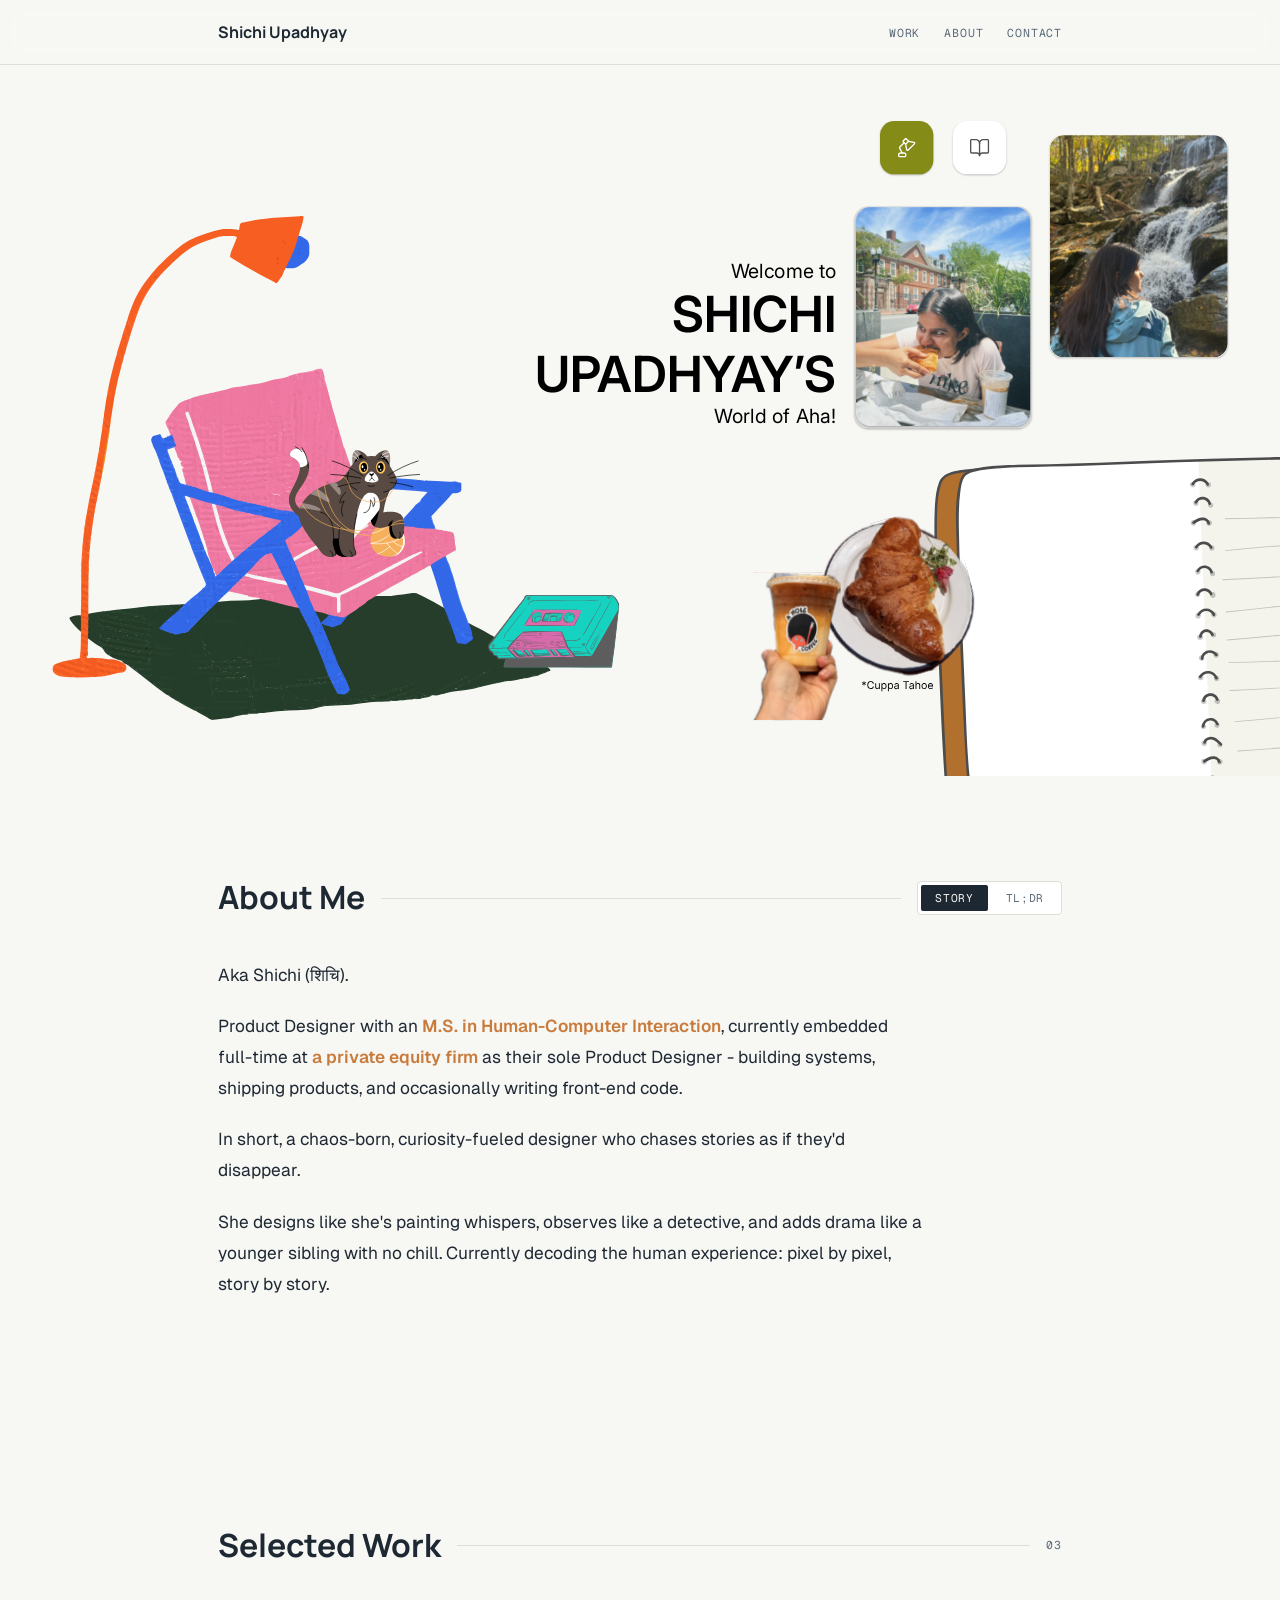
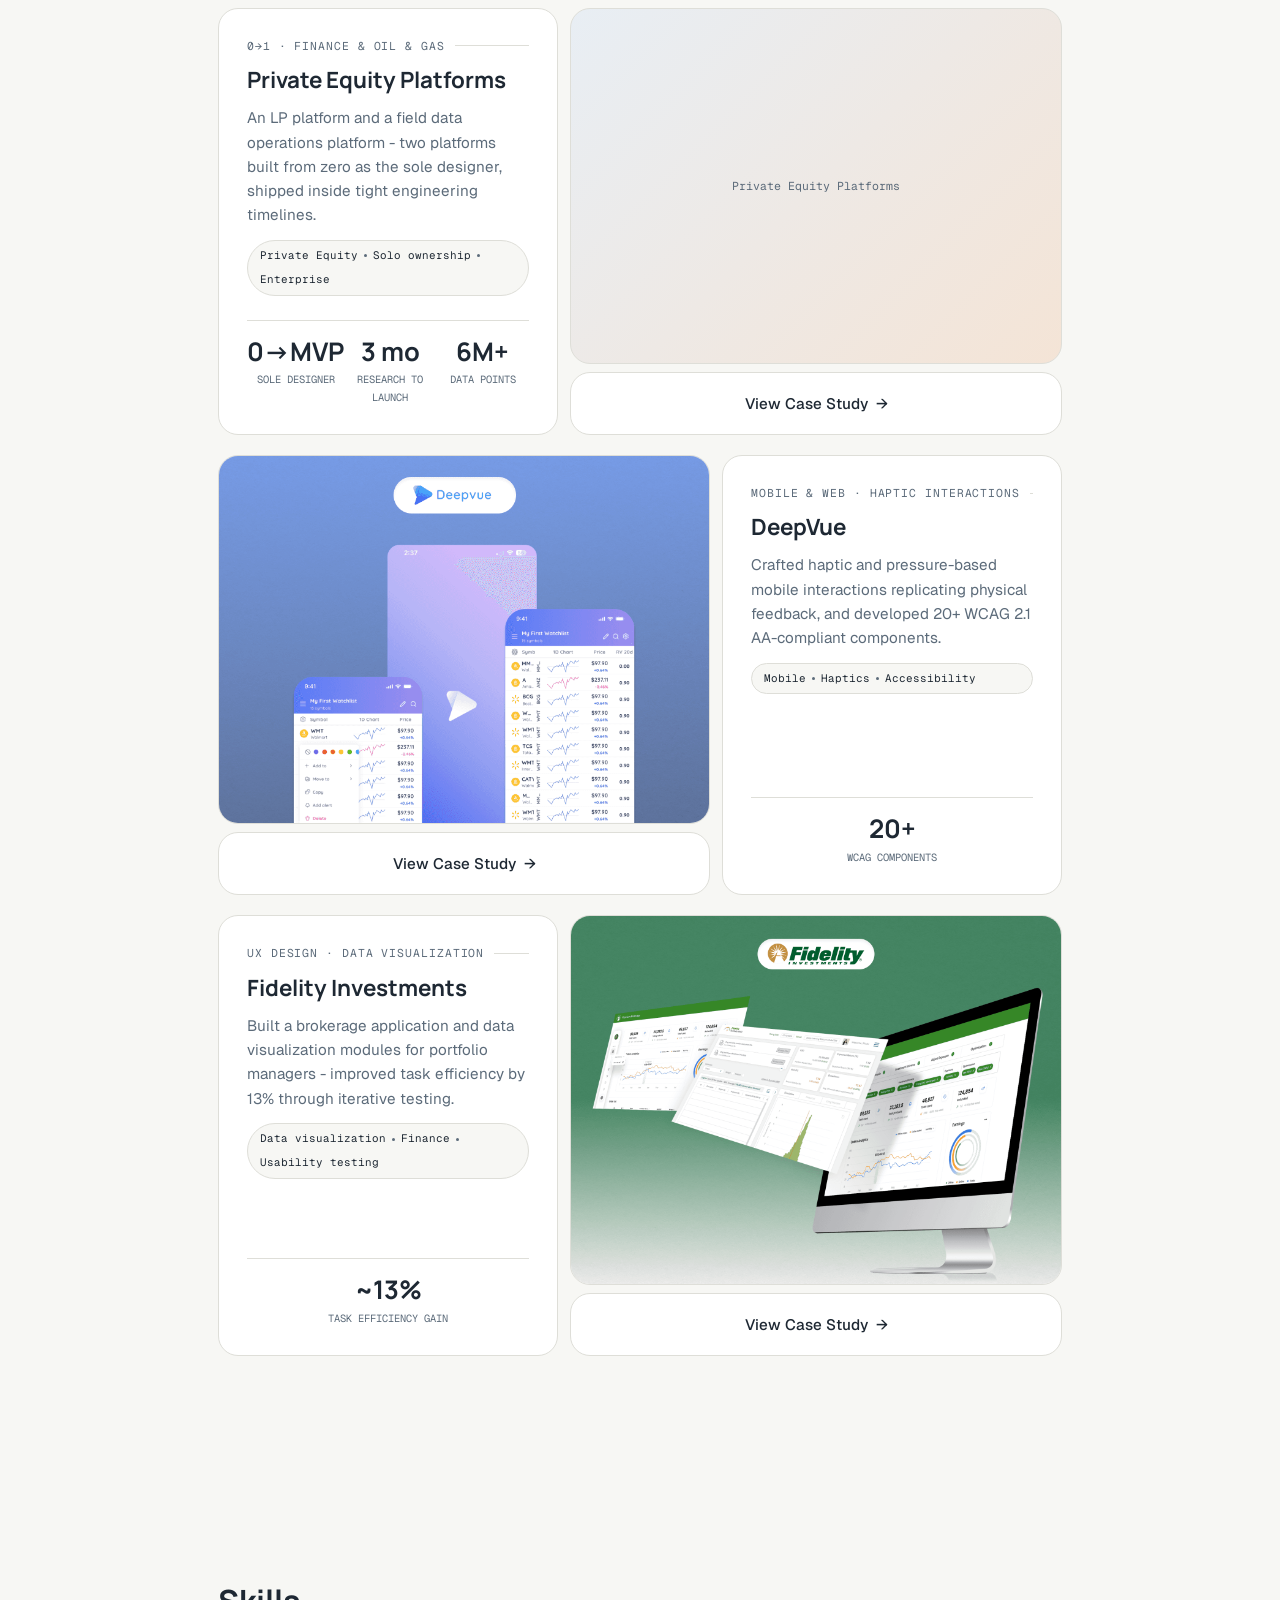
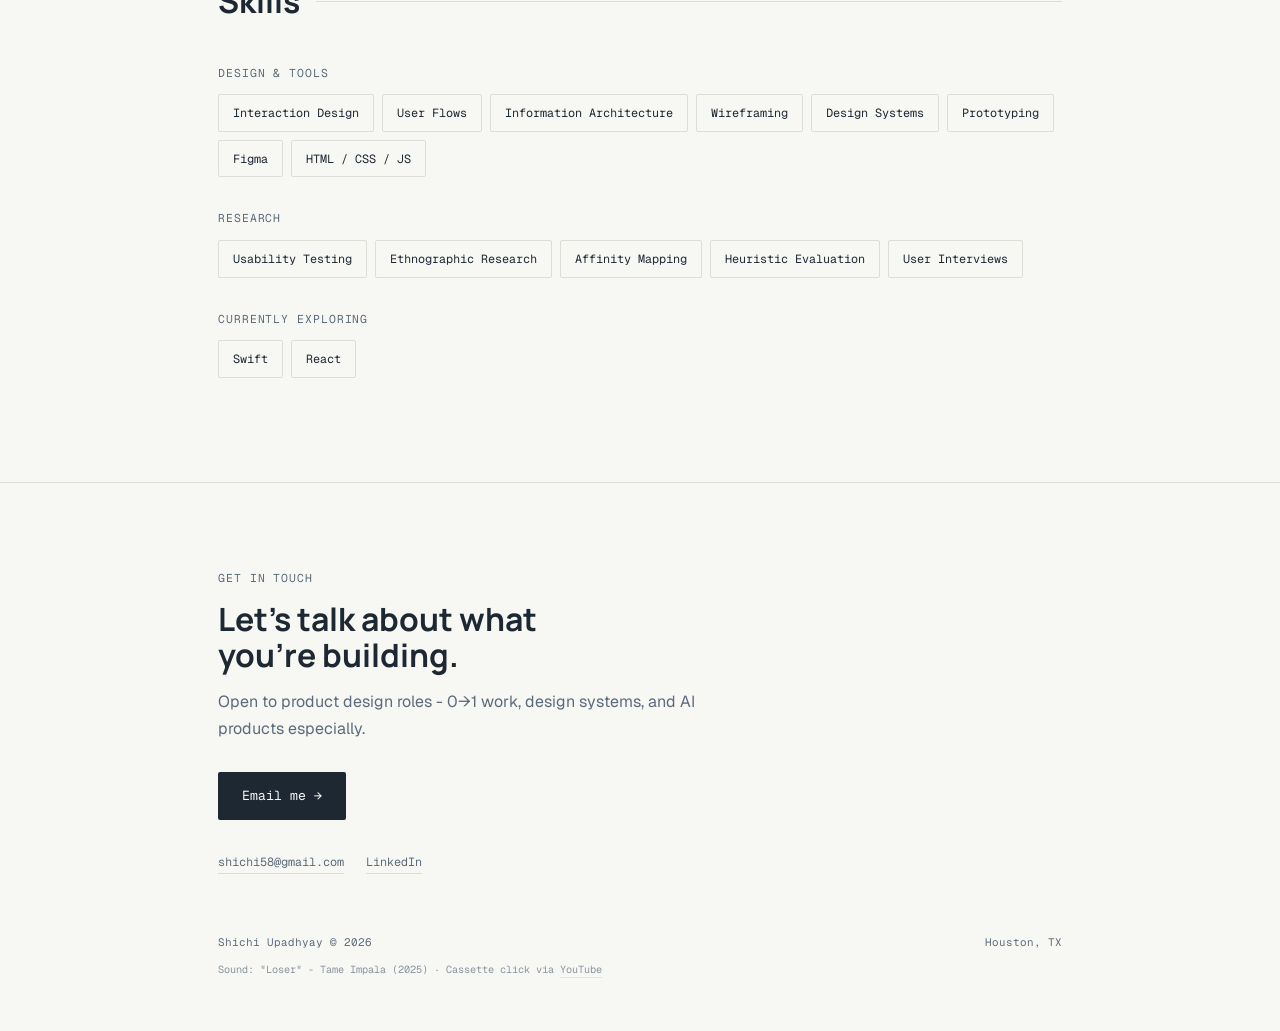
==== commit 13fb2956: "Add cassette sound blend, sound credits, and real PEP passcode content - Cassette click now blends a" ====
--- a/docs/index.html
+++ b/docs/index.html
@@ -306,6 +306,7 @@
         <span>Shichi Upadhyay © 2026</span>
         <span>Houston, TX</span>
       </div>
+      <p class="footer-credits">Sound: "Loser" - Tame Impala (2025) &middot; Cassette click via <a href="https://youtu.be/GpIC6VX-nAg" target="_blank" rel="noopener">YouTube</a></p>
     </div>
   </footer>
 
--- a/docs/assets/styles/main.css
+++ b/docs/assets/styles/main.css
@@ -170,6 +170,9 @@
 .footer-links a { font-family: 'Geist Mono', monospace; font-size: .74rem; color: var(--ink-soft); border-bottom: 1px solid var(--line); padding-bottom: 2px; }
 .footer-links a:hover { color: var(--amber); border-bottom-color: var(--amber); }
 .footer-bottom { margin-top: 60px; display: flex; justify-content: space-between; flex-wrap: wrap; gap: 8px; font-family: 'Geist Mono', monospace; font-size: .68rem; color: var(--ink-soft); }
+.footer-credits { margin-top: 10px; font-family: 'Geist Mono', monospace; font-size: .64rem; color: var(--ink-soft); opacity: .7; }
+.footer-credits a { color: var(--ink-soft); border-bottom: 1px solid var(--line); padding-bottom: 1px; }
+.footer-credits a:hover { color: var(--amber); border-bottom-color: var(--amber); }
 
 /* ── REVEAL ── */
 [data-r] { opacity: 0; transform: translateY(12px); transition: opacity .55s ease, transform .55s ease; }
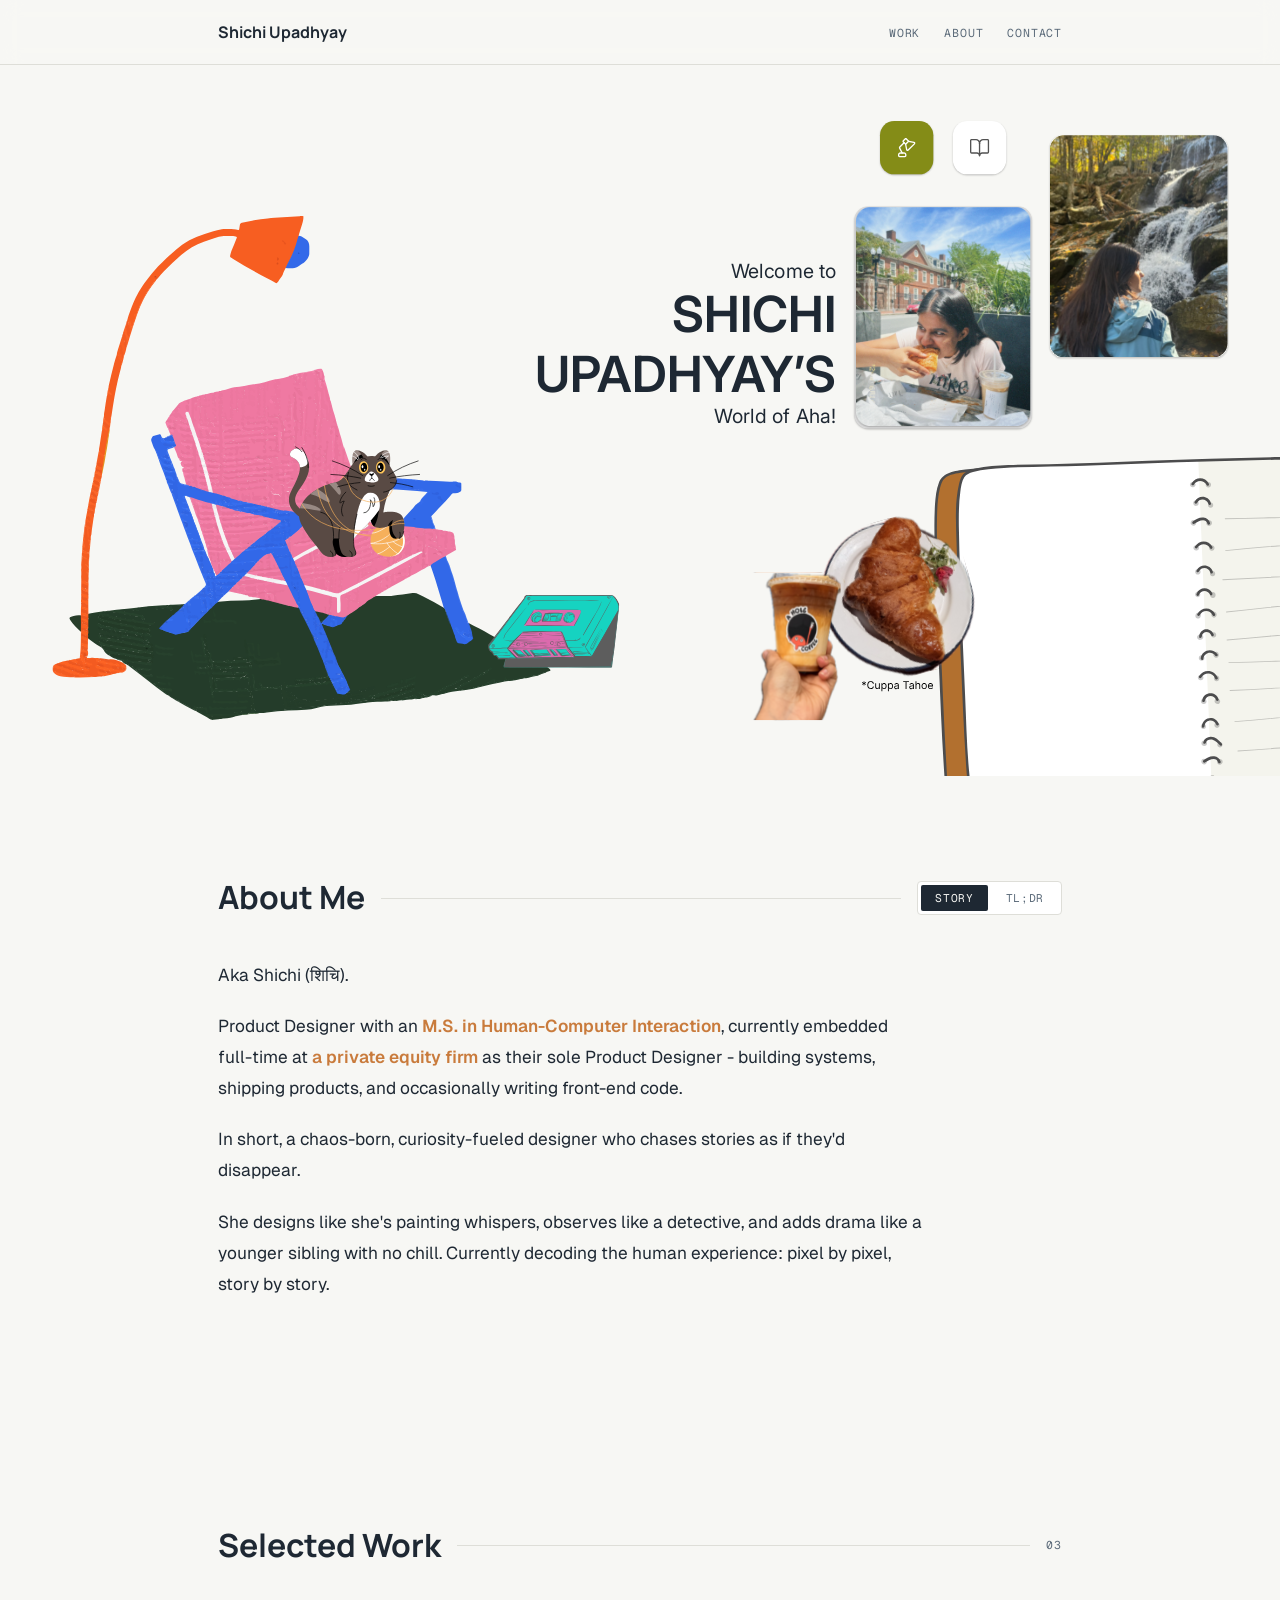
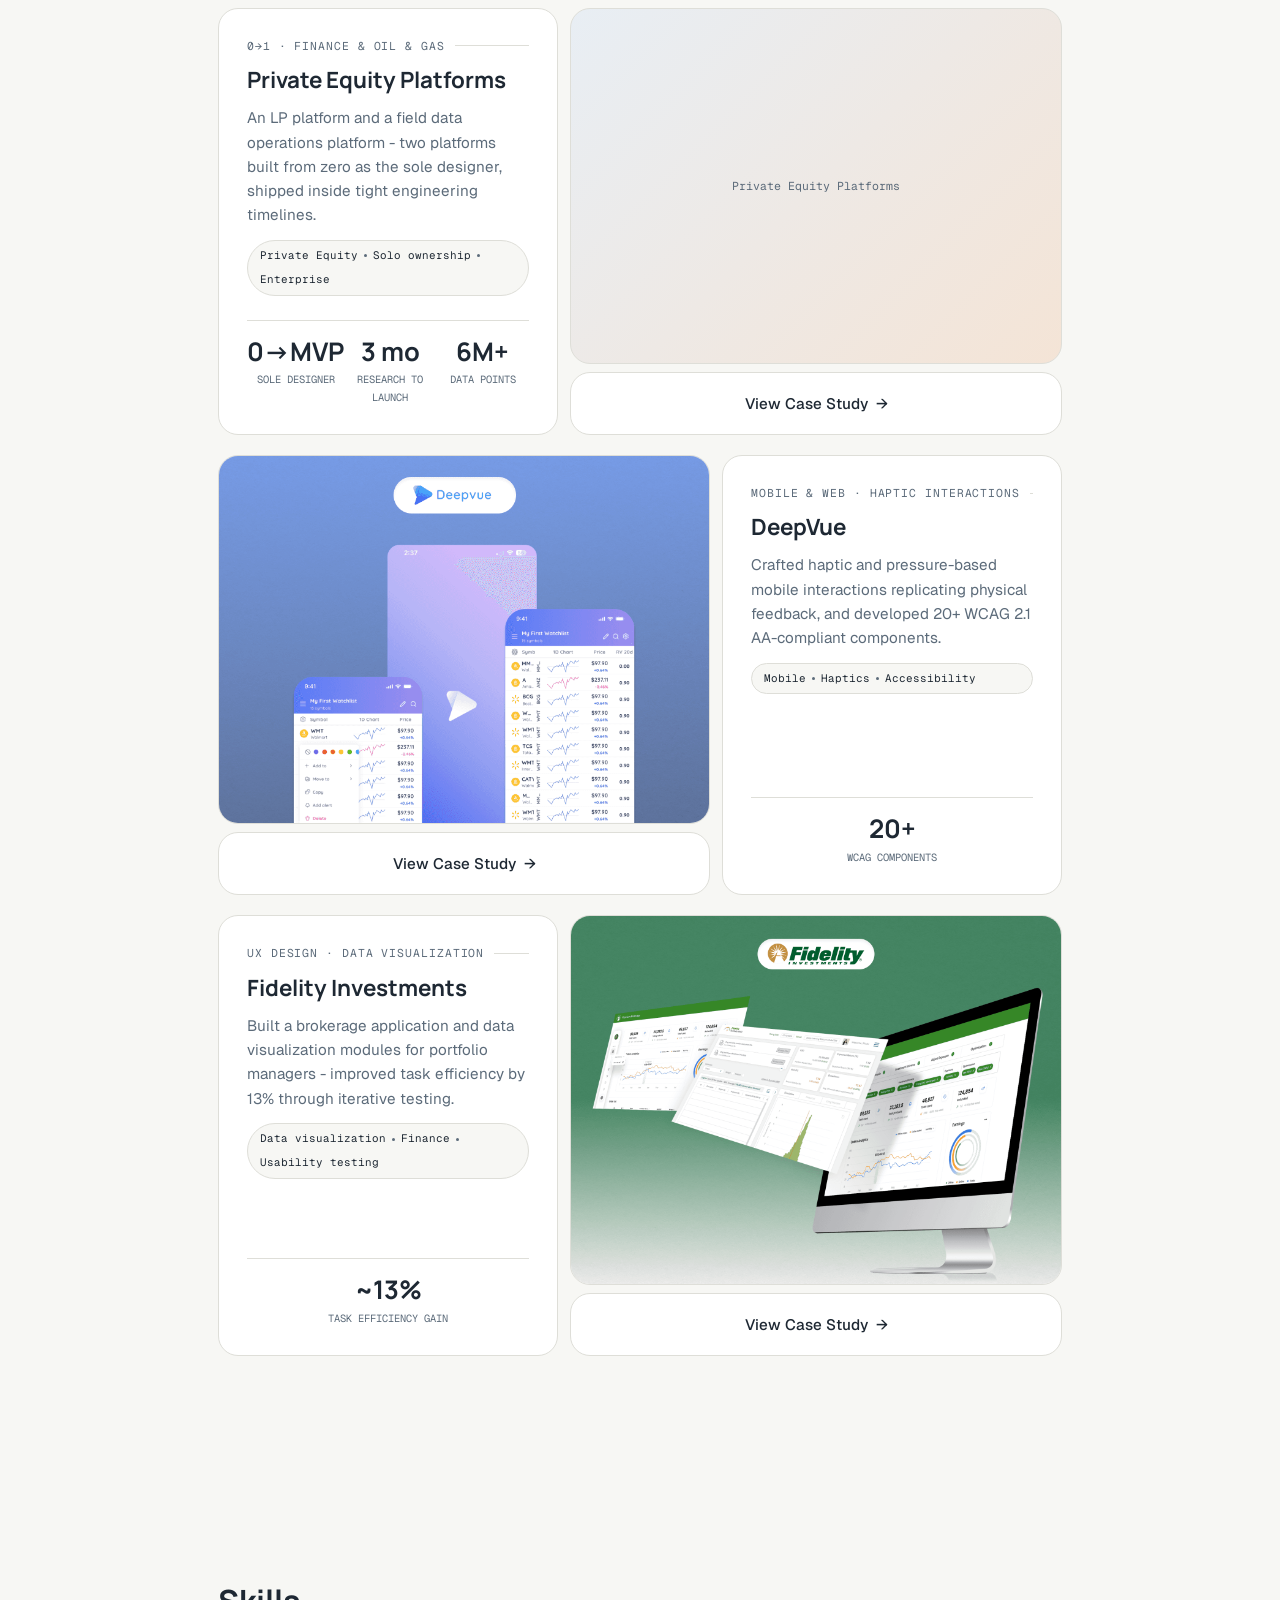
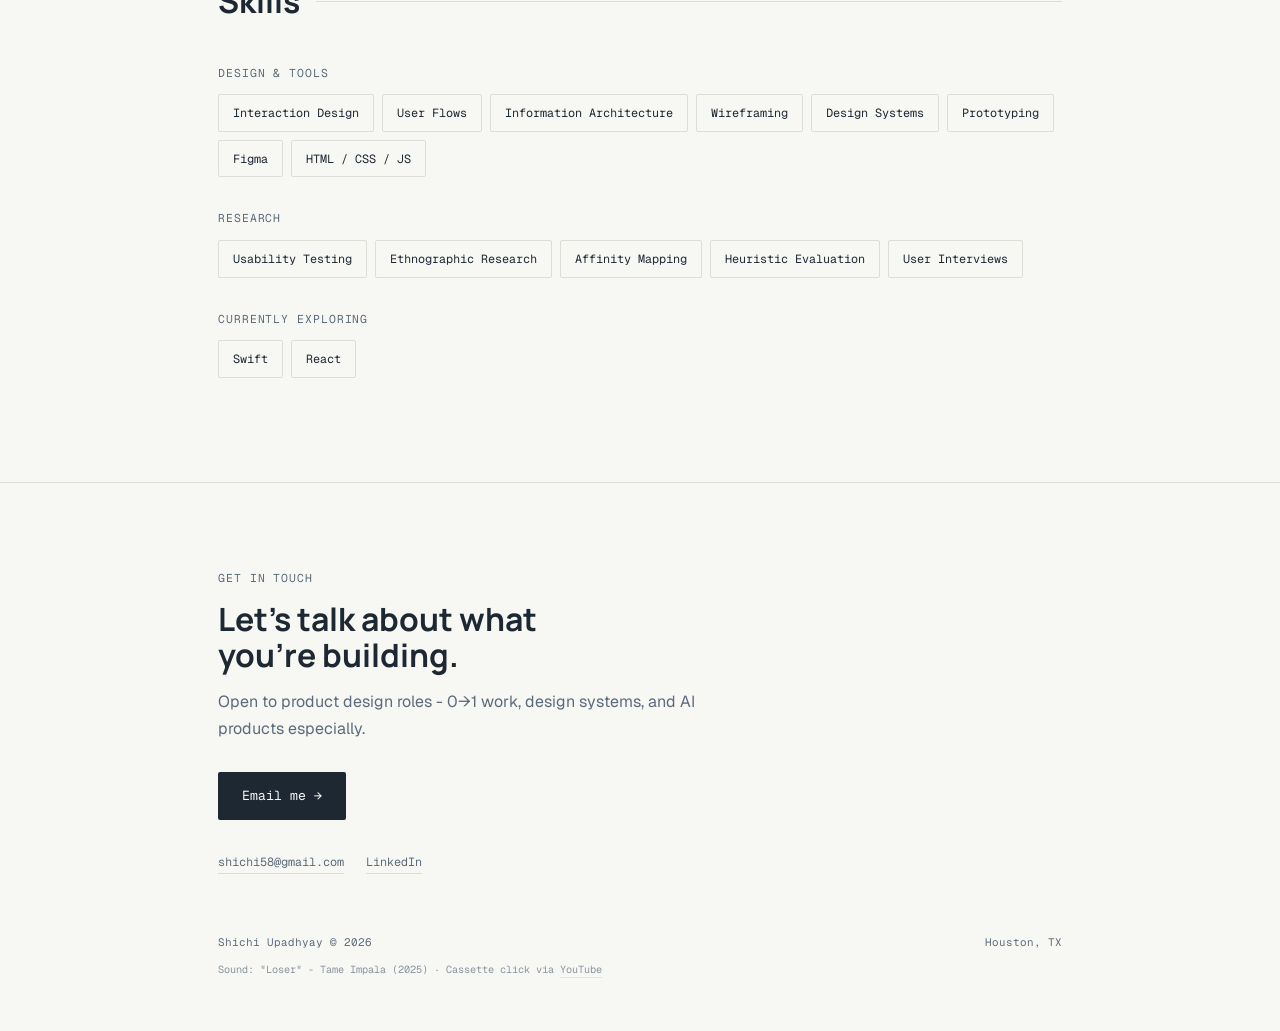
==== commit e71a07de: "Add lamp-triggered dark mode (not pushed yet) Clicking the lamp shade in the hero illustration toggl" ====
--- a/docs/index.html
+++ b/docs/index.html
@@ -1,6 +1,7 @@
 <!DOCTYPE html>
 <html lang="en">
 <head>
+  <script>if (localStorage.getItem('theme') === 'dark') document.documentElement.classList.add('dark-mode');</script>
   <meta charset="UTF-8">
   <meta name="viewport" content="width=device-width, initial-scale=1">
   <title>Shichi Upadhyay - Product Designer</title>
@@ -35,6 +36,7 @@
 
       <!-- left-side illustration -->
       <img class="hc-illustration" src="assets/images/hero/chair-and-lamp.svg" alt="" aria-hidden="true">
+      <button type="button" class="hc-lamp-hit" aria-label="Toggle dark mode" aria-pressed="false"></button>
       <img class="hc-cat" src="assets/images/hero/cat.svg" alt="" aria-hidden="true">
       <button type="button" class="hc-cassette-btn" aria-label="Play song" aria-pressed="false">
         <img class="hc-cassette" src="assets/images/hero/cassette.svg" alt="" aria-hidden="true">
--- a/docs/assets/styles/main.css
+++ b/docs/assets/styles/main.css
@@ -296,16 +296,16 @@
 }
 .creature { position: absolute; transition: opacity .35s ease; }
 .creature-owl { opacity: 0; }
-body.dark-mode .creature-cat { opacity: 0; }
-body.dark-mode .creature-owl { opacity: 1; }
+html.dark-mode .creature-cat { opacity: 0; }
+html.dark-mode .creature-owl { opacity: 1; }
 
 /* lamp */
 .lamp-item { cursor: pointer; }
 .lamp-shade-fill { fill: var(--amber); transition: fill .35s ease; }
 .bulb-glow { fill: #fff; opacity: .85; transition: opacity .35s ease; }
 .lamp-stem, .lamp-base { fill: #7A7168; }
-body.dark-mode .lamp-shade-fill { fill: #4A4A52; }
-body.dark-mode .bulb-glow { opacity: 0; }
+html.dark-mode .lamp-shade-fill { fill: #4A4A52; }
+html.dark-mode .bulb-glow { opacity: 0; }
 .lamp-tip {
   position: absolute; bottom: -22px; left: 50%;
   transform: translateX(-50%);
@@ -358,17 +358,35 @@
 .contact-row a:hover { background: var(--amber); color: #fff; border-color: var(--amber); }
 
 /* dark mode */
-body.dark-mode {
+html.dark-mode {
   --paper: #16171A;
   --ink: #ECEAE5;
   --ink-soft: #9A9DA4;
   --line: #2C2E33;
   --card: #1E2025;
-}
-body.dark-mode .nav { background: rgba(22,23,26,.88); }
-body.dark-mode .polaroid { background: #24262B; }
-body.dark-mode .polaroid-ph { background: #303338; }
-body.dark-mode .tile { box-shadow: 0 2px 10px rgba(0,0,0,.3); }
+  --amber-wash: #3A2E22;
+}
+html.dark-mode .nav { background: rgba(22,23,26,.88); }
+html.dark-mode .polaroid { background: #24262B; }
+html.dark-mode .polaroid-ph { background: #303338; }
+html.dark-mode .tile { box-shadow: 0 2px 10px rgba(0,0,0,.3); }
+
+/* lamp toggle (hero) - invisible hit region over the lamp shade in chair-and-lamp.svg */
+.hc-lamp-hit {
+  position: absolute;
+  left: 235px;
+  top: 160px;
+  width: 145px;
+  height: 100px;
+  background: none;
+  border: none;
+  padding: 0;
+  cursor: pointer;
+  z-index: 2;
+  border-radius: 50%;
+}
+.hc-lamp-hit:hover { filter: drop-shadow(0 0 14px rgba(201, 123, 60, .55)); }
+html.dark-mode .hc-illustration { filter: brightness(.6); transition: filter .35s ease; }
 
 /* ── RESPONSIVE ── */
 @media (max-width: 860px) {
@@ -971,7 +989,7 @@
   flex-direction: column;
   align-items: flex-end;
   font-family: 'Inter', sans-serif;
-  color: #000;
+  color: var(--ink);
   text-align: right;
   z-index: 6;
   transition: left .5s cubic-bezier(.4, 0, .2, 1), top .5s cubic-bezier(.4, 0, .2, 1),
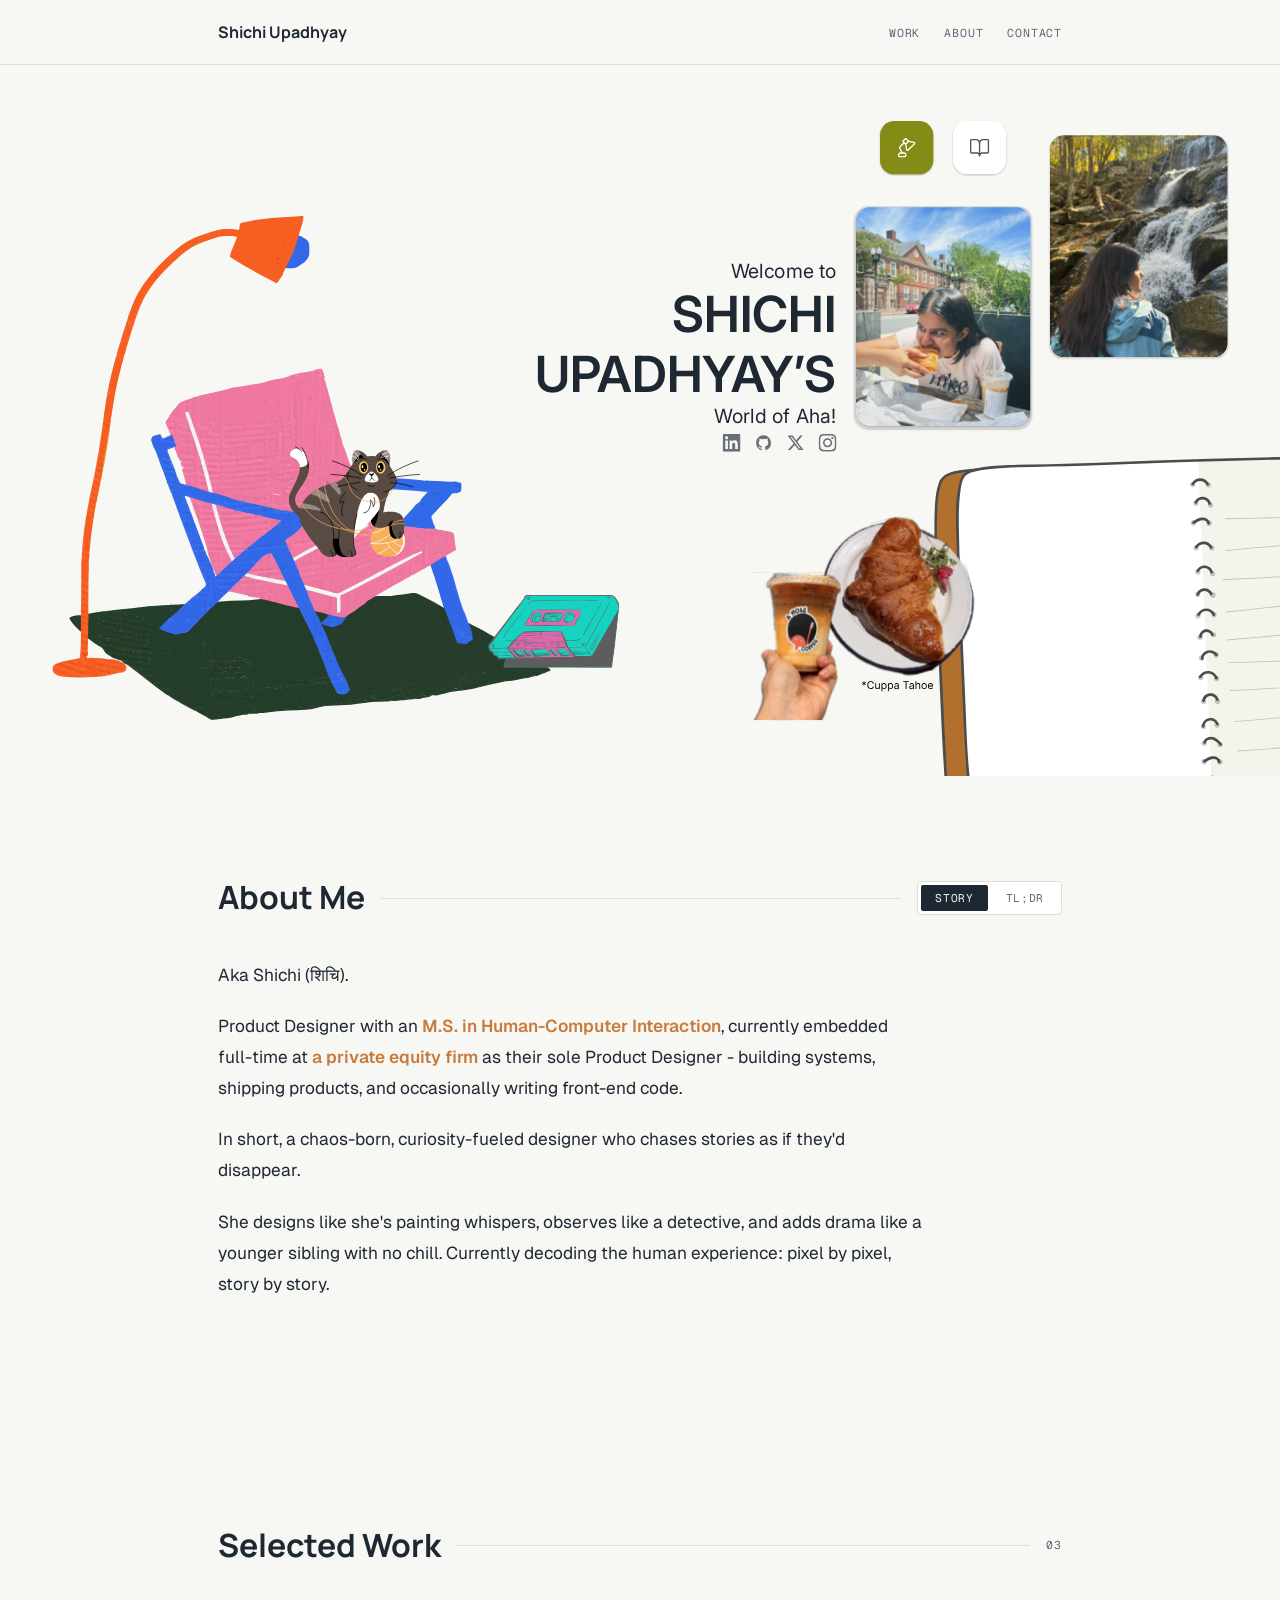
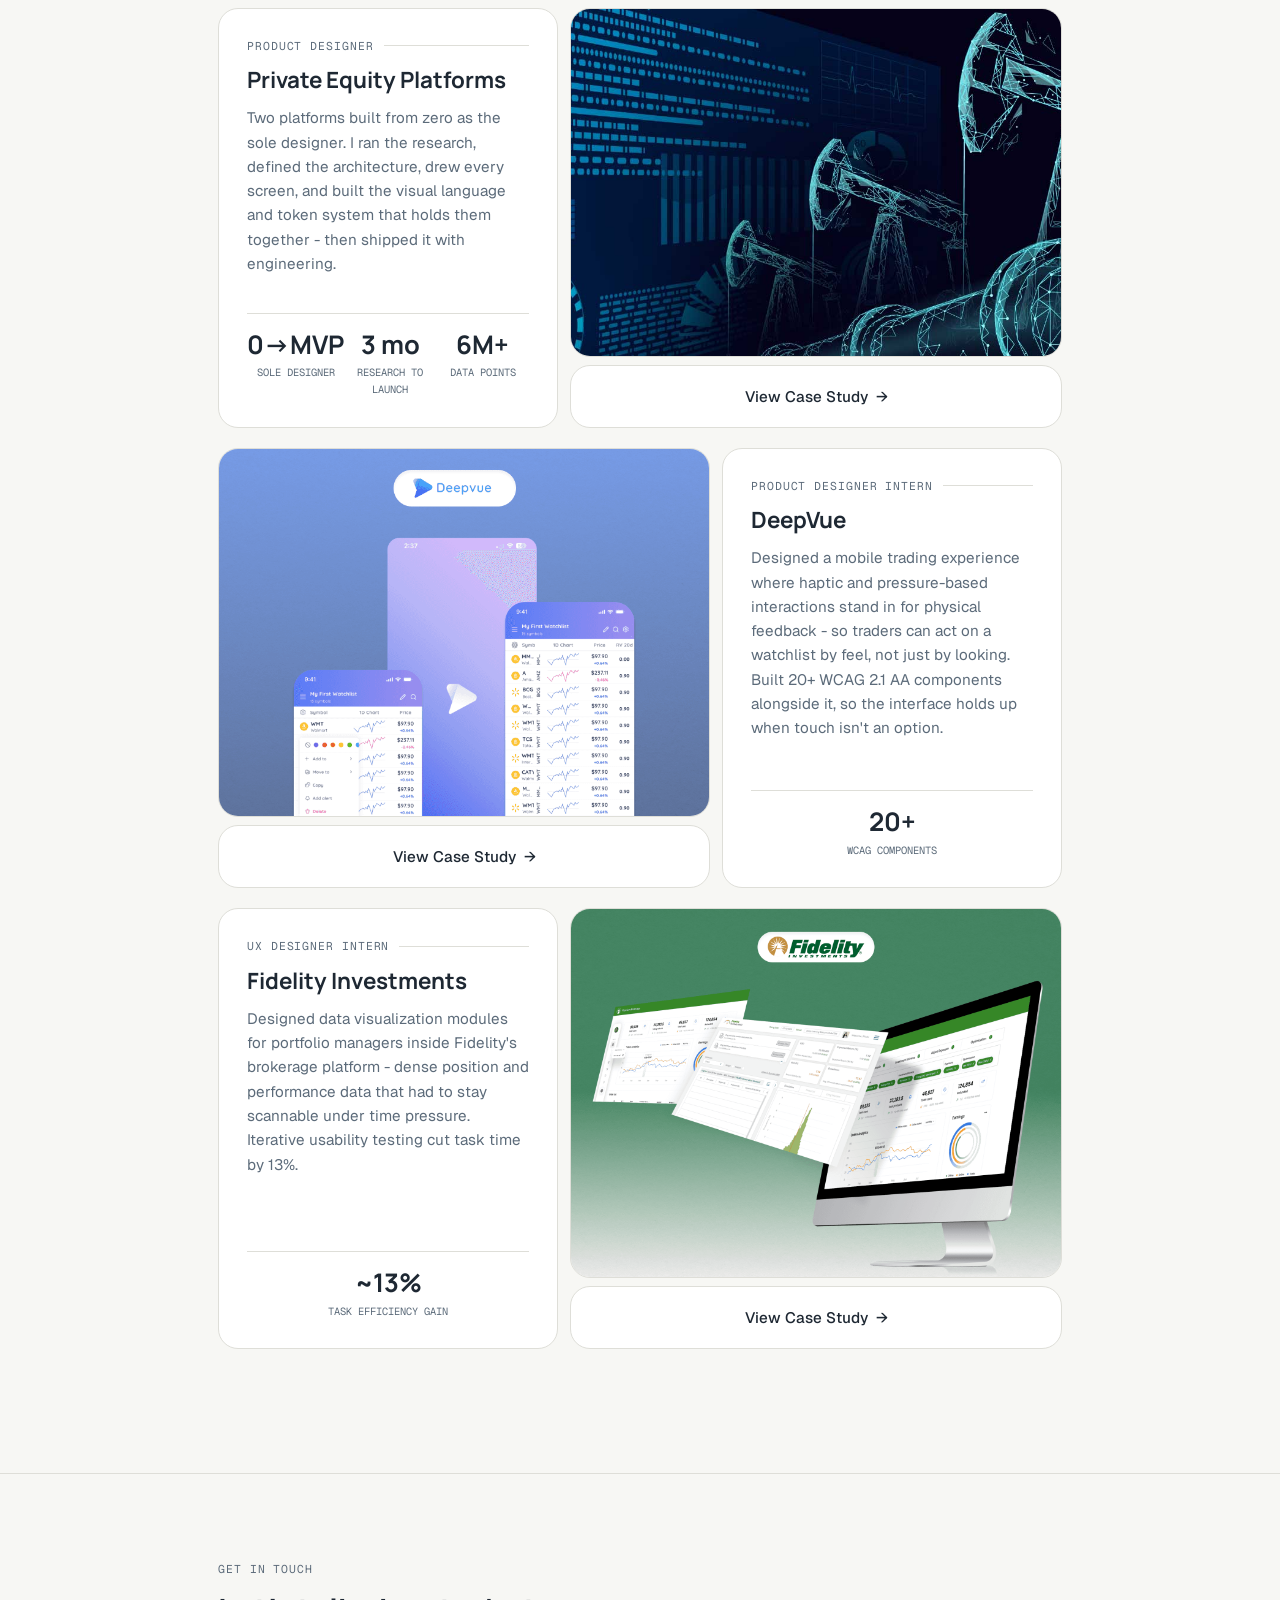
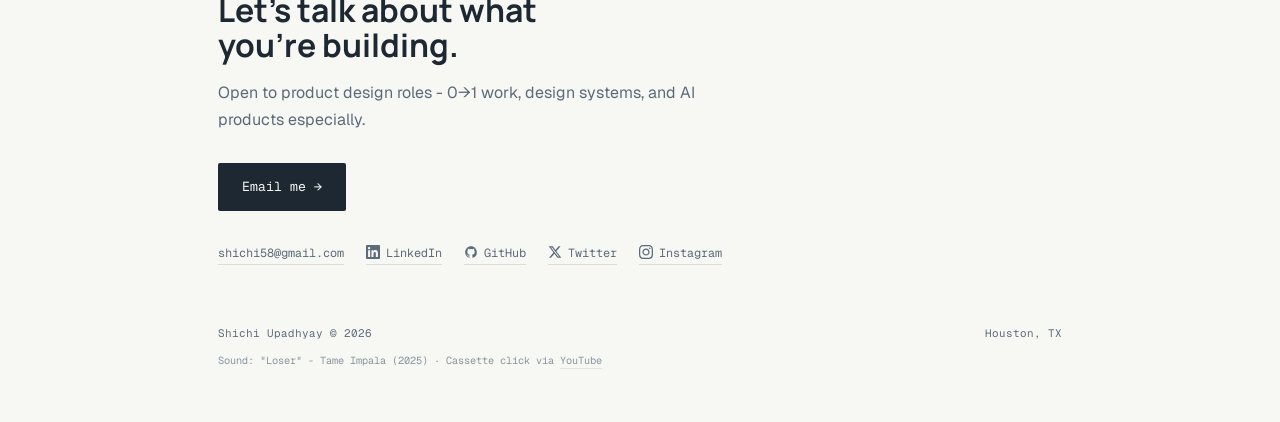
==== commit 862cf567: "Add social links, hero hover captions, PEP work photo, remove Skills section - LinkedIn/GitHub/Twitt" ====
--- a/docs/index.html
+++ b/docs/index.html
@@ -37,16 +37,22 @@
       <!-- left-side illustration -->
       <img class="hc-illustration" src="assets/images/hero/chair-and-lamp.svg" alt="" aria-hidden="true">
       <button type="button" class="hc-lamp-hit" aria-label="Toggle dark mode" aria-pressed="false"></button>
-      <img class="hc-cat" src="assets/images/hero/cat.svg" alt="" aria-hidden="true">
-      <button type="button" class="hc-cassette-btn" aria-label="Play song" aria-pressed="false">
+      <span class="hc-cat" data-tooltip="Meow!">
+        <img src="assets/images/hero/cat.svg" alt="" aria-hidden="true">
+      </span>
+      <button type="button" class="hc-cassette-btn" aria-label="Play song" aria-pressed="false" data-tooltip="Click">
         <img class="hc-cassette" src="assets/images/hero/cassette.svg" alt="" aria-hidden="true">
       </button>
       <img class="hc-onair" src="assets/images/hero/onAir.svg" alt="" aria-hidden="true">
       <img class="hc-journal" src="assets/images/hero/open-journal.svg" alt="" aria-hidden="true">
 
       <!-- profile photos -->
-      <img class="hc-photo-a" src="assets/images/hero/Me2.svg" alt="Shichi Upadhyay" aria-hidden="true">
-      <img class="hc-photo hc-photo-b" src="assets/images/hero/Me1.png" alt="Shichi Upadhyay" aria-hidden="true">
+      <span class="hc-photo-a" data-tooltip="Shenandoah National Park">
+        <img src="assets/images/hero/Me2.svg" alt="Shichi Upadhyay" aria-hidden="true">
+      </span>
+      <span class="hc-photo hc-photo-b" data-tooltip="Tatte Bakery &amp; Cafe, Cambridge">
+        <img src="assets/images/hero/Me1.png" alt="Shichi Upadhyay" aria-hidden="true">
+      </span>
 
       <!-- headline -->
       <div class="hc-text">
@@ -54,6 +60,22 @@
         <span class="hc-line-lg">SHICHI</span>
         <span class="hc-line-lg">UPADHYAY&rsquo;S</span>
         <span class="hc-line-sm">World of Aha!</span>
+      </div>
+
+      <!-- social links -->
+      <div class="hc-socials">
+        <a href="https://linkedin.com/in/shichi-upadhyay" target="_blank" rel="noopener" aria-label="LinkedIn">
+          <svg viewBox="0 0 24 24" fill="currentColor"><path d="M20.447 20.452h-3.554v-5.569c0-1.328-.027-3.037-1.852-3.037-1.853 0-2.136 1.446-2.136 2.939v5.667H9.351V9h3.414v1.561h.046c.477-.9 1.637-1.85 3.37-1.85 3.601 0 4.267 2.37 4.267 5.455v6.286zM5.337 7.433c-1.144 0-2.063-.926-2.063-2.065 0-1.138.92-2.063 2.063-2.063 1.14 0 2.064.925 2.064 2.063 0 1.139-.925 2.065-2.064 2.065zm1.782 13.019H3.555V9h3.564v11.452zM22.225 0H1.771C.792 0 0 .774 0 1.729v20.542C0 23.227.792 24 1.771 24h20.451C23.2 24 24 23.227 24 22.271V1.729C24 .774 23.2 0 22.222 0h.003z"/></svg>
+        </a>
+        <a href="https://github.com/Shichi58" target="_blank" rel="noopener" aria-label="GitHub">
+          <svg viewBox="0 0 24 24" fill="currentColor"><path d="M12 2C6.48 2 2 6.58 2 12.25c0 4.53 2.87 8.37 6.84 9.73.5.09.68-.22.68-.48 0-.24-.01-.87-.01-1.71-2.78.62-3.37-1.36-3.37-1.36-.46-1.18-1.11-1.5-1.11-1.5-.91-.63.07-.62.07-.62 1 .07 1.53 1.05 1.53 1.05.89 1.56 2.34 1.11 2.91.85.09-.66.35-1.11.63-1.37-2.22-.26-4.56-1.14-4.56-5.07 0-1.12.39-2.04 1.03-2.76-.1-.26-.45-1.31.1-2.73 0 0 .84-.28 2.75 1.05a9.32 9.32 0 0 1 2.5-.34c.85 0 1.71.11 2.5.34 1.91-1.33 2.75-1.05 2.75-1.05.55 1.42.2 2.47.1 2.73.64.72 1.03 1.64 1.03 2.76 0 3.94-2.34 4.8-4.57 5.06.36.32.68.94.68 1.9 0 1.37-.01 2.48-.01 2.82 0 .27.18.58.69.48A10.02 10.02 0 0 0 22 12.25C22 6.58 17.52 2 12 2z"/></svg>
+        </a>
+        <a href="https://twitter.com/NowKillingEve" target="_blank" rel="noopener" aria-label="Twitter">
+          <svg viewBox="0 0 24 24" fill="currentColor"><path d="M18.244 2.25h3.308l-7.227 8.26 8.502 11.24H16.17l-5.214-6.817L4.99 21.75H1.68l7.73-8.835L1.254 2.25H8.08l4.713 6.231zm-1.161 17.52h1.833L7.084 4.126H5.117z"/></svg>
+        </a>
+        <a href="https://www.instagram.com/the_uncanny_necromancy/" target="_blank" rel="noopener" aria-label="Instagram">
+          <svg viewBox="0 0 24 24" fill="currentColor"><path d="M12 2.163c3.204 0 3.584.012 4.85.07 3.252.148 4.771 1.691 4.919 4.919.058 1.265.069 1.645.069 4.849 0 3.205-.012 3.584-.069 4.849-.148 3.225-1.664 4.771-4.919 4.919-1.266.058-1.644.07-4.85.07-3.204 0-3.584-.012-4.849-.07-3.26-.149-4.771-1.699-4.919-4.92-.058-1.265-.07-1.644-.07-4.849 0-3.204.013-3.583.07-4.849.149-3.227 1.664-4.771 4.919-4.919 1.266-.057 1.645-.069 4.849-.069zm0-2.163c-3.259 0-3.667.014-4.947.072-4.358.2-6.78 2.618-6.98 6.98-.059 1.281-.073 1.689-.073 4.948 0 3.259.014 3.668.072 4.948.2 4.358 2.618 6.78 6.98 6.98 1.281.058 1.689.072 4.948.072 3.259 0 3.668-.014 4.948-.072 4.354-.2 6.782-2.618 6.979-6.98.059-1.28.073-1.689.073-4.948 0-3.259-.014-3.667-.072-4.947-.196-4.354-2.617-6.78-6.979-6.98-1.281-.059-1.69-.073-4.949-.073zm0 5.838c-3.403 0-6.162 2.759-6.162 6.162s2.759 6.163 6.162 6.163 6.162-2.759 6.162-6.163c0-3.403-2.759-6.162-6.162-6.162zm0 10.162c-2.209 0-4-1.79-4-4 0-2.209 1.791-4 4-4s4 1.791 4 4c0 2.21-1.791 4-4 4zm6.406-11.845c-.796 0-1.441.645-1.441 1.44s.645 1.44 1.441 1.44c.795 0 1.439-.645 1.439-1.44s-.644-1.44-1.439-1.44z"/></svg>
+        </a>
       </div>
 
       <!-- journal / desk mode toggle -->
@@ -73,7 +95,9 @@
       </button>
 
       <!-- polaroid-style photo group -->
-      <img class="hc-group6" src="assets/images/hero/coffee and croissant.svg" alt="Cuppa Tahoe" aria-hidden="true">
+      <span class="hc-group6" data-tooltip="Lake Tahoe">
+        <img src="assets/images/hero/coffee and croissant.svg" alt="Cuppa Tahoe" aria-hidden="true">
+      </span>
 
     </div>
   </div>
@@ -131,18 +155,11 @@
       <div class="work-info">
         <div class="work-info-top">
           <div class="work-eyebrow">
-            <span class="mono">0→1 · Finance & Oil & Gas</span>
+            <span class="mono">Product Designer</span>
             <span class="rule"></span>
           </div>
           <h3>Private Equity Platforms</h3>
-          <p>An LP platform and a field data operations platform - two platforms built from zero as the sole designer, shipped inside tight engineering timelines.</p>
-          <span class="work-chip">
-            <span>Private Equity</span>
-            <span class="chip-dot"></span>
-            <span>Solo ownership</span>
-            <span class="chip-dot"></span>
-            <span>Enterprise</span>
-          </span>
+          <p>Two platforms built from zero as the sole designer. I ran the research, defined the architecture, drew every screen, and built the visual language and token system that holds them together - then shipped it with engineering.</p>
         </div>
         <div class="work-stats">
           <span class="stat-rule"></span>
@@ -163,8 +180,8 @@
         </div>
       </div>
       <div class="work-right">
-        <a href="case-studies/private-equity-platforms.html" class="work-image pep-placeholder">
-          <div class="work-placeholder">Private Equity Platforms</div>
+        <a href="case-studies/private-equity-platforms.html" class="work-image pep-photo">
+          <img src="assets/images/work/privateequityplatforms.jpg" alt="Private equity data platform interface">
         </a>
         <a href="case-studies/private-equity-platforms.html" class="view-btn">
           View Case Study <span>→</span>
@@ -177,18 +194,11 @@
       <div class="work-info">
         <div class="work-info-top">
           <div class="work-eyebrow">
-            <span class="mono">Mobile & Web · Haptic interactions</span>
+            <span class="mono">Product Designer Intern</span>
             <span class="rule"></span>
           </div>
           <h3>DeepVue</h3>
-          <p>Crafted haptic and pressure-based mobile interactions replicating physical feedback, and developed 20+ WCAG 2.1 AA-compliant components.</p>
-          <span class="work-chip">
-            <span>Mobile</span>
-            <span class="chip-dot"></span>
-            <span>Haptics</span>
-            <span class="chip-dot"></span>
-            <span>Accessibility</span>
-          </span>
+          <p>Designed a mobile trading experience where haptic and pressure-based interactions stand in for physical feedback - so traders can act on a watchlist by feel, not just by looking. Built 20+ WCAG 2.1 AA components alongside it, so the interface holds up when touch isn't an option.</p>
         </div>
         <div class="work-stats">
           <span class="stat-rule"></span>
@@ -215,18 +225,11 @@
       <div class="work-info">
         <div class="work-info-top">
           <div class="work-eyebrow">
-            <span class="mono">UX Design · Data visualization</span>
+            <span class="mono">UX Designer Intern</span>
             <span class="rule"></span>
           </div>
           <h3>Fidelity Investments</h3>
-          <p>Built a brokerage application and data visualization modules for portfolio managers - improved task efficiency by 13% through iterative testing.</p>
-          <span class="work-chip">
-            <span>Data visualization</span>
-            <span class="chip-dot"></span>
-            <span>Finance</span>
-            <span class="chip-dot"></span>
-            <span>Usability testing</span>
-          </span>
+          <p>Designed data visualization modules for portfolio managers inside Fidelity's brokerage platform - dense position and performance data that had to stay scannable under time pressure. Iterative usability testing cut task time by 13%.</p>
         </div>
         <div class="work-stats">
           <span class="stat-rule"></span>
@@ -250,48 +253,6 @@
 
   </div>
 </section>
-
-  <!-- 6. SKILLS -->
-  <section id="skills" class="skills-section" data-rail="Skills">
-    <div class="wrap">
-      <div class="shead">
-        <h2>Skills</h2>
-        <span class="rule"></span>
-      </div>
-      <div class="skills-grid">
-        <div class="skills-group">
-          <span class="mono">Design & Tools</span>
-          <div class="skills-list">
-            <span>Interaction Design</span>
-            <span>User Flows</span>
-            <span>Information Architecture</span>
-            <span>Wireframing</span>
-            <span>Design Systems</span>
-            <span>Prototyping</span>
-            <span>Figma</span>
-            <span>HTML / CSS / JS</span>
-          </div>
-        </div>
-        <div class="skills-group">
-          <span class="mono">Research</span>
-          <div class="skills-list">
-            <span>Usability Testing</span>
-            <span>Ethnographic Research</span>
-            <span>Affinity Mapping</span>
-            <span>Heuristic Evaluation</span>
-            <span>User Interviews</span>
-          </div>
-        </div>
-        <div class="skills-group">
-          <span class="mono">Currently Exploring</span>
-          <div class="skills-list">
-            <span>Swift</span>
-            <span>React</span>
-          </div>
-        </div>
-      </div>
-    </div>
-  </section>
 
   <!-- 7. FOOTER CTA -->
   <footer id="contact" data-rail="Contact">
@@ -302,7 +263,22 @@
       <a href="mailto:shichi58@gmail.com" class="cta-btn">Email me →</a>
       <div class="footer-links">
         <a href="mailto:shichi58@gmail.com">shichi58@gmail.com</a>
-        <a href="https://linkedin.com/in/shichi-upadhyay" target="_blank">LinkedIn</a>
+        <a href="https://linkedin.com/in/shichi-upadhyay" target="_blank" rel="noopener">
+          <svg viewBox="0 0 24 24" fill="currentColor" aria-hidden="true"><path d="M20.447 20.452h-3.554v-5.569c0-1.328-.027-3.037-1.852-3.037-1.853 0-2.136 1.446-2.136 2.939v5.667H9.351V9h3.414v1.561h.046c.477-.9 1.637-1.85 3.37-1.85 3.601 0 4.267 2.37 4.267 5.455v6.286zM5.337 7.433c-1.144 0-2.063-.926-2.063-2.065 0-1.138.92-2.063 2.063-2.063 1.14 0 2.064.925 2.064 2.063 0 1.139-.925 2.065-2.064 2.065zm1.782 13.019H3.555V9h3.564v11.452zM22.225 0H1.771C.792 0 0 .774 0 1.729v20.542C0 23.227.792 24 1.771 24h20.451C23.2 24 24 23.227 24 22.271V1.729C24 .774 23.2 0 22.222 0h.003z"/></svg>
+          LinkedIn
+        </a>
+        <a href="https://github.com/Shichi58" target="_blank" rel="noopener">
+          <svg viewBox="0 0 24 24" fill="currentColor" aria-hidden="true"><path d="M12 2C6.48 2 2 6.58 2 12.25c0 4.53 2.87 8.37 6.84 9.73.5.09.68-.22.68-.48 0-.24-.01-.87-.01-1.71-2.78.62-3.37-1.36-3.37-1.36-.46-1.18-1.11-1.5-1.11-1.5-.91-.63.07-.62.07-.62 1 .07 1.53 1.05 1.53 1.05.89 1.56 2.34 1.11 2.91.85.09-.66.35-1.11.63-1.37-2.22-.26-4.56-1.14-4.56-5.07 0-1.12.39-2.04 1.03-2.76-.1-.26-.45-1.31.1-2.73 0 0 .84-.28 2.75 1.05a9.32 9.32 0 0 1 2.5-.34c.85 0 1.71.11 2.5.34 1.91-1.33 2.75-1.05 2.75-1.05.55 1.42.2 2.47.1 2.73.64.72 1.03 1.64 1.03 2.76 0 3.94-2.34 4.8-4.57 5.06.36.32.68.94.68 1.9 0 1.37-.01 2.48-.01 2.82 0 .27.18.58.69.48A10.02 10.02 0 0 0 22 12.25C22 6.58 17.52 2 12 2z"/></svg>
+          GitHub
+        </a>
+        <a href="https://twitter.com/NowKillingEve" target="_blank" rel="noopener">
+          <svg viewBox="0 0 24 24" fill="currentColor" aria-hidden="true"><path d="M18.244 2.25h3.308l-7.227 8.26 8.502 11.24H16.17l-5.214-6.817L4.99 21.75H1.68l7.73-8.835L1.254 2.25H8.08l4.713 6.231zm-1.161 17.52h1.833L7.084 4.126H5.117z"/></svg>
+          Twitter
+        </a>
+        <a href="https://www.instagram.com/the_uncanny_necromancy/" target="_blank" rel="noopener">
+          <svg viewBox="0 0 24 24" fill="currentColor" aria-hidden="true"><path d="M12 2.163c3.204 0 3.584.012 4.85.07 3.252.148 4.771 1.691 4.919 4.919.058 1.265.069 1.645.069 4.849 0 3.205-.012 3.584-.069 4.849-.148 3.225-1.664 4.771-4.919 4.919-1.266.058-1.644.07-4.85.07-3.204 0-3.584-.012-4.849-.07-3.26-.149-4.771-1.699-4.919-4.92-.058-1.265-.07-1.644-.07-4.849 0-3.204.013-3.583.07-4.849.149-3.227 1.664-4.771 4.919-4.919 1.266-.057 1.645-.069 4.849-.069zm0-2.163c-3.259 0-3.667.014-4.947.072-4.358.2-6.78 2.618-6.98 6.98-.059 1.281-.073 1.689-.073 4.948 0 3.259.014 3.668.072 4.948.2 4.358 2.618 6.78 6.98 6.98 1.281.058 1.689.072 4.948.072 3.259 0 3.668-.014 4.948-.072 4.354-.2 6.782-2.618 6.979-6.98.059-1.28.073-1.689.073-4.948 0-3.259-.014-3.667-.072-4.947-.196-4.354-2.617-6.78-6.979-6.98-1.281-.059-1.69-.073-4.949-.073zm0 5.838c-3.403 0-6.162 2.759-6.162 6.162s2.759 6.163 6.162 6.163 6.162-2.759 6.162-6.163c0-3.403-2.759-6.162-6.162-6.162zm0 10.162c-2.209 0-4-1.79-4-4 0-2.209 1.791-4 4-4s4 1.791 4 4c0 2.21-1.791 4-4 4zm6.406-11.845c-.796 0-1.441.645-1.441 1.44s.645 1.44 1.441 1.44c.795 0 1.439-.645 1.439-1.44s-.644-1.44-1.439-1.44z"/></svg>
+          Instagram
+        </a>
       </div>
       <div class="footer-bottom">
         <span>Shichi Upadhyay © 2026</span>
--- a/docs/assets/styles/main.css
+++ b/docs/assets/styles/main.css
@@ -124,8 +124,7 @@
 }
 .work-image:hover { opacity: .9; }
 .work-image img { width: 100%; height: 100%; object-fit: contain; display: block; }
-.work-image.pep-placeholder { background: linear-gradient(135deg, #E8EEF4 0%, #F4E4D6 100%); }
-.work-placeholder { font-family: 'Geist Mono', monospace; font-size: .72rem; color: var(--ink-soft); text-align: center; padding: 20px; }
+.pep-photo img { object-fit: cover; }
 .view-btn {
   display: flex; align-items: center; justify-content: center; gap: 8px;
   border: 1px solid var(--line); border-radius: 20px; background: var(--card);
@@ -167,8 +166,9 @@
 }
 .cta-btn:hover { background: var(--amber); }
 .footer-links { display: flex; gap: 22px; margin-top: 32px; flex-wrap: wrap; }
-.footer-links a { font-family: 'Geist Mono', monospace; font-size: .74rem; color: var(--ink-soft); border-bottom: 1px solid var(--line); padding-bottom: 2px; }
+.footer-links a { display: inline-flex; align-items: center; gap: 6px; font-family: 'Geist Mono', monospace; font-size: .74rem; color: var(--ink-soft); border-bottom: 1px solid var(--line); padding-bottom: 2px; }
 .footer-links a:hover { color: var(--amber); border-bottom-color: var(--amber); }
+.footer-links svg { width: 14px; height: 14px; flex-shrink: 0; }
 .footer-bottom { margin-top: 60px; display: flex; justify-content: space-between; flex-wrap: wrap; gap: 8px; font-family: 'Geist Mono', monospace; font-size: .68rem; color: var(--ink-soft); }
 .footer-credits { margin-top: 10px; font-family: 'Geist Mono', monospace; font-size: .64rem; color: var(--ink-soft); opacity: .7; }
 .footer-credits a { color: var(--ink-soft); border-bottom: 1px solid var(--line); padding-bottom: 1px; }
@@ -996,11 +996,34 @@
     align-items .5s ease, text-align .5s ease;
 }
 
+.hc-socials {
+  position: absolute;
+  left: 586px;
+  top: 415px;
+  width: 355px;
+  display: flex;
+  justify-content: flex-end;
+  gap: 16px;
+  z-index: 6;
+  transition: left .5s cubic-bezier(.4, 0, .2, 1), top .5s cubic-bezier(.4, 0, .2, 1),
+    justify-content .5s ease;
+}
+.hc-socials a { color: var(--ink); opacity: .65; transition: opacity .2s ease, color .2s ease, transform .2s ease; }
+.hc-socials a:hover { opacity: 1; color: var(--amber); transform: translateY(-2px); }
+.hc-socials svg { width: 20px; height: 20px; display: block; }
+
 .hc-journal-mode .hc-text {
   left: 543px;
-  top: 58.15px;
+  top: 45px;
   align-items: center;
   text-align: center;
+}
+
+.hc-journal-mode .hc-socials {
+  left: 543px;
+  top: 243px;
+  width: 355px;
+  justify-content: center;
 }
 
 .hc-line-sm {
@@ -1033,11 +1056,7 @@
 .hc-mode-btn:hover { transform: translateY(-2px); }
 .hc-mode-btn svg { width: 24px; height: 24px; }
 
-.hc-mode-btn[data-tooltip] {
-  position: absolute;
-}
-
-.hc-mode-btn[data-tooltip]::after {
+.hero-canvas [data-tooltip]::after {
   content: attr(data-tooltip);
   position: absolute;
   left: 50%;
@@ -1054,10 +1073,10 @@
   opacity: 0;
   pointer-events: none;
   transition: opacity .15s ease, transform .15s ease;
-  z-index: 2;
-}
-
-.hc-mode-btn[data-tooltip]::before {
+  z-index: 20;
+}
+
+.hero-canvas [data-tooltip]::before {
   content: '';
   position: absolute;
   left: 50%;
@@ -1069,13 +1088,60 @@
   opacity: 0;
   pointer-events: none;
   transition: opacity .15s ease, transform .15s ease;
-  z-index: 2;
-}
-
-.hc-mode-btn[data-tooltip]:hover::after,
-.hc-mode-btn[data-tooltip]:hover::before {
+  z-index: 20;
+}
+
+.hero-canvas [data-tooltip]:hover::after,
+.hero-canvas [data-tooltip]:hover::before,
+.hero-canvas [data-tooltip]:focus-visible::after,
+.hero-canvas [data-tooltip]:focus-visible::before {
   opacity: 1;
   transform: translateX(-50%) translateY(0);
+}
+
+/* Me1/Me2 hover captions point down, below the photo, instead of up. */
+.hc-photo-a[data-tooltip]::after,
+.hc-photo-b[data-tooltip]::after {
+  bottom: auto;
+  top: calc(100% + 10px);
+  transform: translateX(-50%) translateY(-4px);
+}
+.hc-photo-a[data-tooltip]::before,
+.hc-photo-b[data-tooltip]::before {
+  bottom: auto;
+  top: 100%;
+  margin-bottom: 0;
+  margin-top: -1px;
+  transform: translateX(-50%) translateY(-4px);
+  border-top-color: transparent;
+  border-bottom-color: #262626;
+}
+.hc-photo-a[data-tooltip]:hover::after,
+.hc-photo-b[data-tooltip]:hover::after,
+.hc-photo-a[data-tooltip]:hover::before,
+.hc-photo-b[data-tooltip]:hover::before {
+  transform: translateX(-50%) translateY(0);
+}
+
+.hc-cat,
+.hc-group6,
+.hc-photo-a,
+.hc-photo-b {
+  display: block;
+  cursor: default;
+}
+.hc-cat img,
+.hc-group6 img,
+.hc-photo-a img,
+.hc-photo-b img {
+  display: block;
+  width: 100%;
+  height: 100%;
+}
+.hc-photo-a img,
+.hc-photo-b img {
+  object-fit: cover;
+  border-radius: 16px;
 }
 
 .hc-mode-journal {
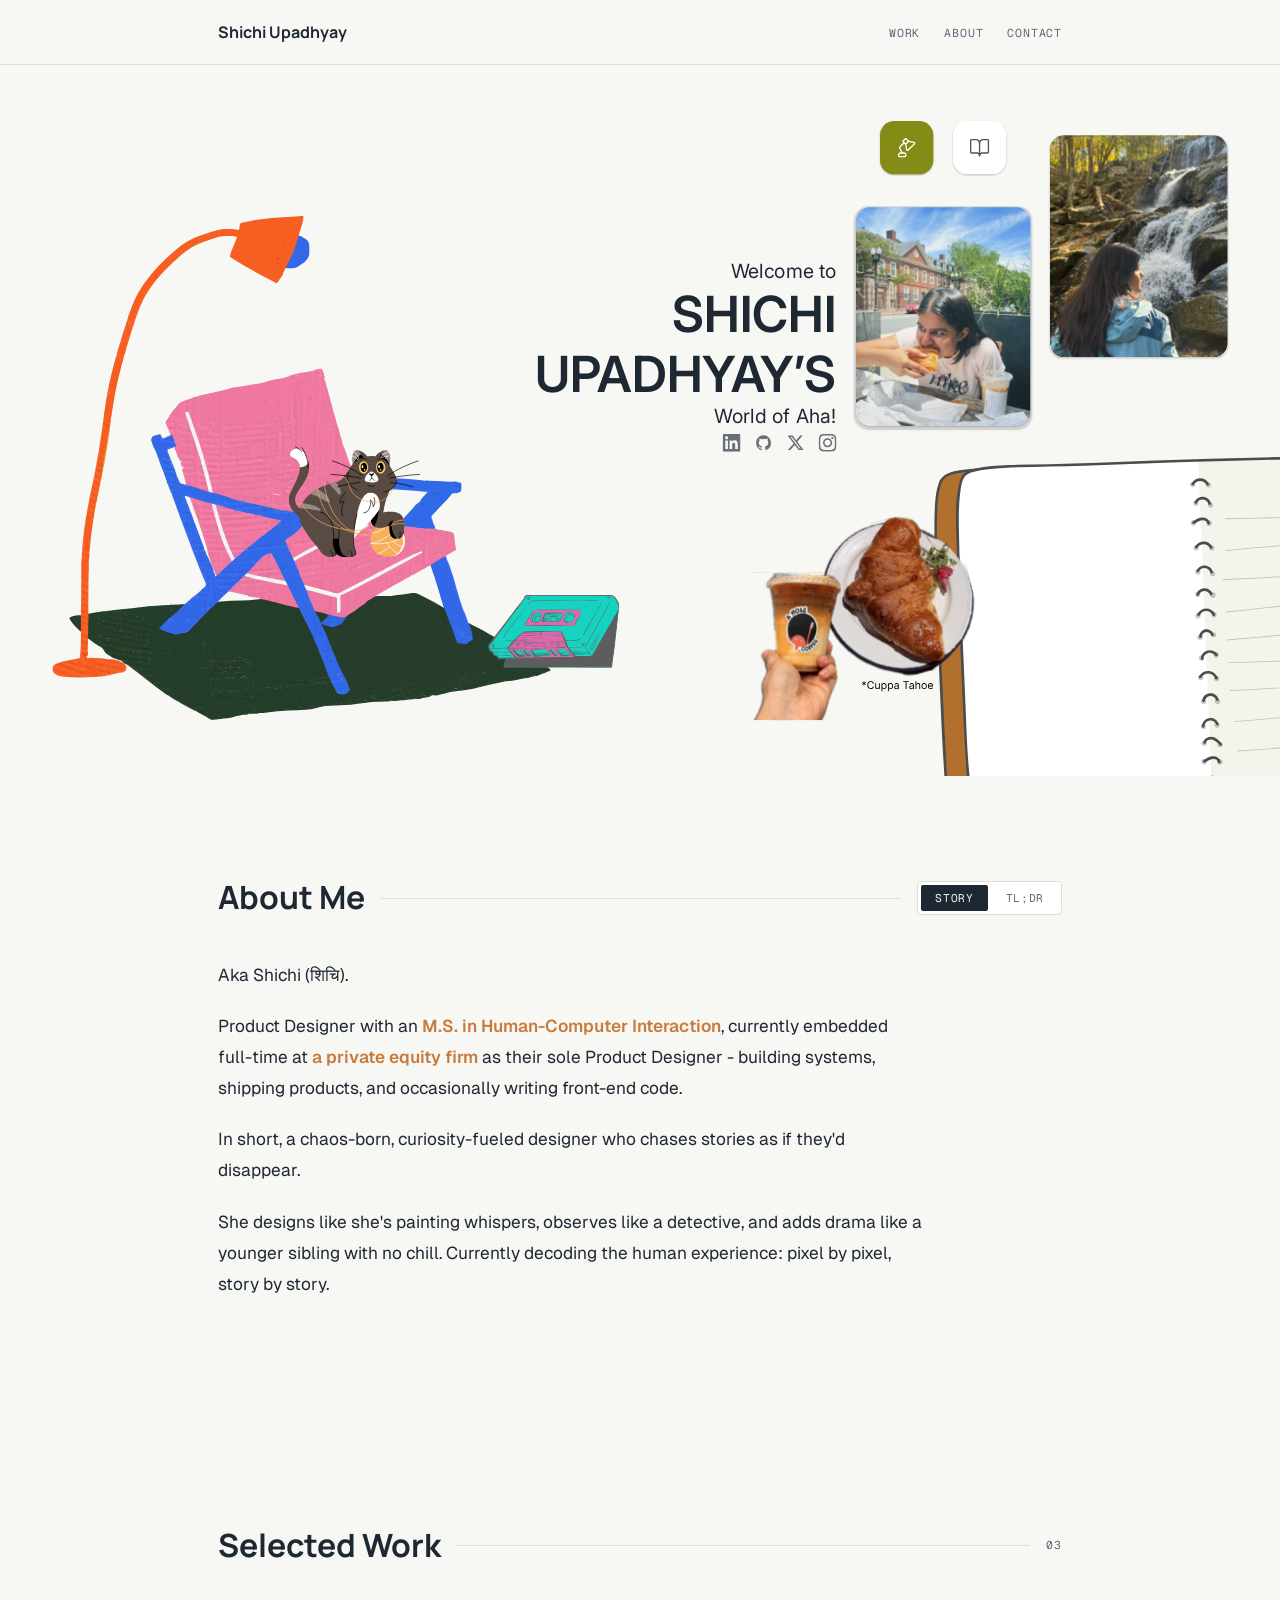
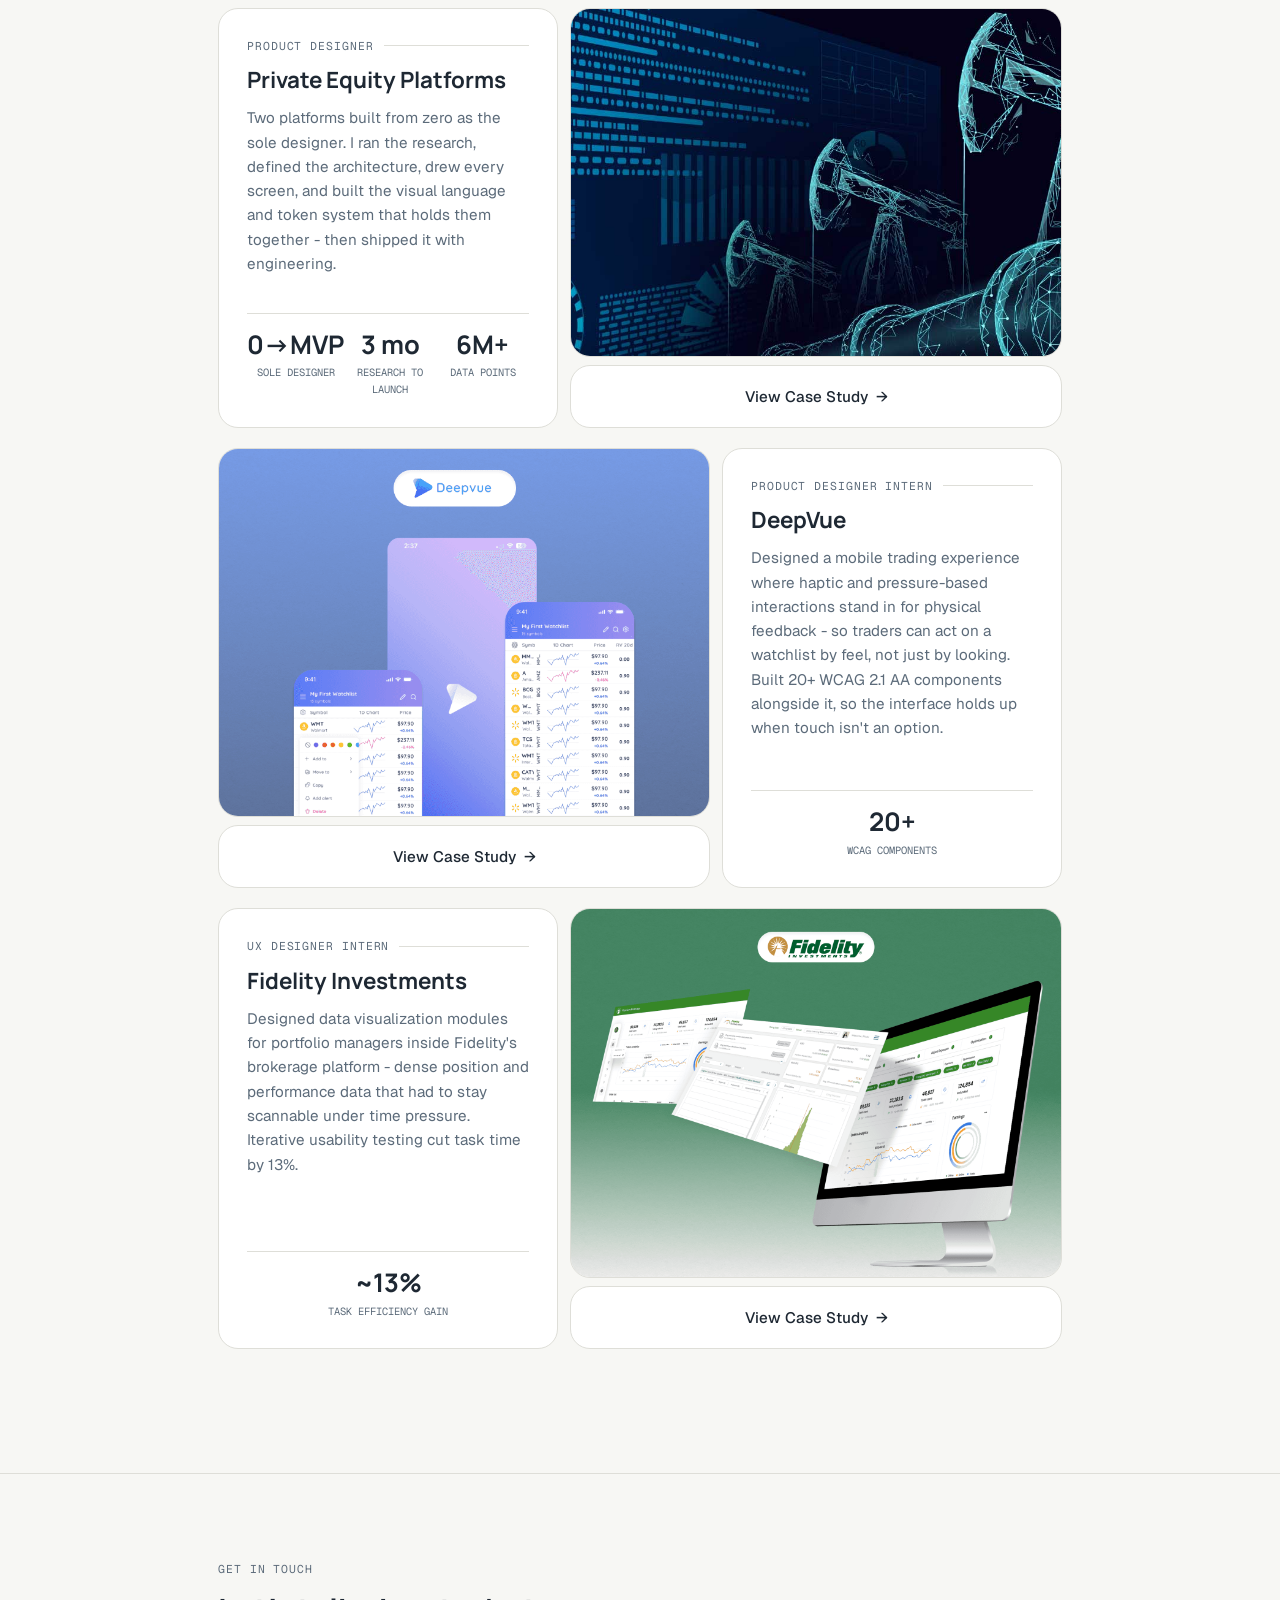
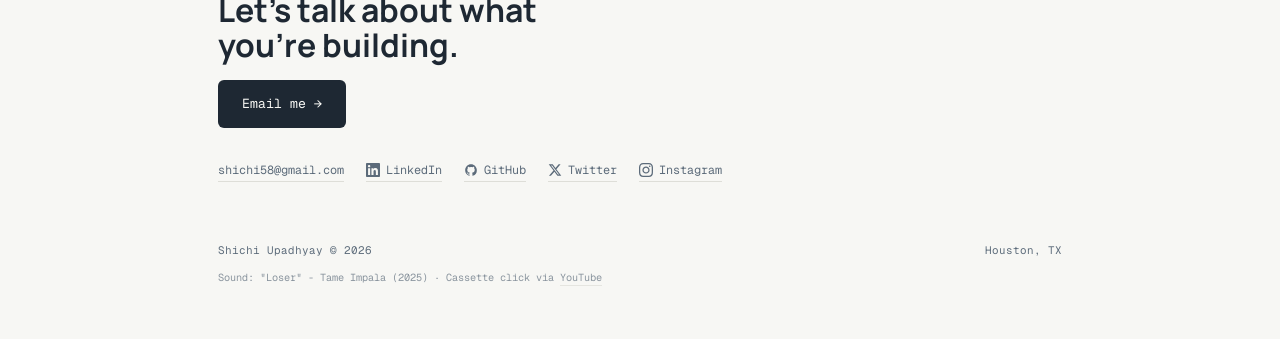
==== commit dbb1dc3b: "Round the Email me button corners, drop footer lead paragraph" ====
--- a/docs/index.html
+++ b/docs/index.html
@@ -259,7 +259,6 @@
     <div class="wrap">
       <span class="mono">Get in touch</span>
       <h2>Let's talk about what you're building.</h2>
-      <p class="footer-lead">Open to product design roles - 0→1 work, design systems, and AI products especially.</p>
       <a href="mailto:shichi58@gmail.com" class="cta-btn">Email me →</a>
       <div class="footer-links">
         <a href="mailto:shichi58@gmail.com">shichi58@gmail.com</a>
--- a/docs/assets/styles/main.css
+++ b/docs/assets/styles/main.css
@@ -162,7 +162,7 @@
 .cta-btn {
   display: inline-block; font-family: 'Geist Mono', monospace; font-size: .82rem;
   background: var(--ink); color: var(--paper); padding: 13px 24px;
-  border-radius: 2px; transition: background .2s ease;
+  border-radius: 6px; transition: background .2s ease;
 }
 .cta-btn:hover { background: var(--amber); }
 .footer-links { display: flex; gap: 22px; margin-top: 32px; flex-wrap: wrap; }
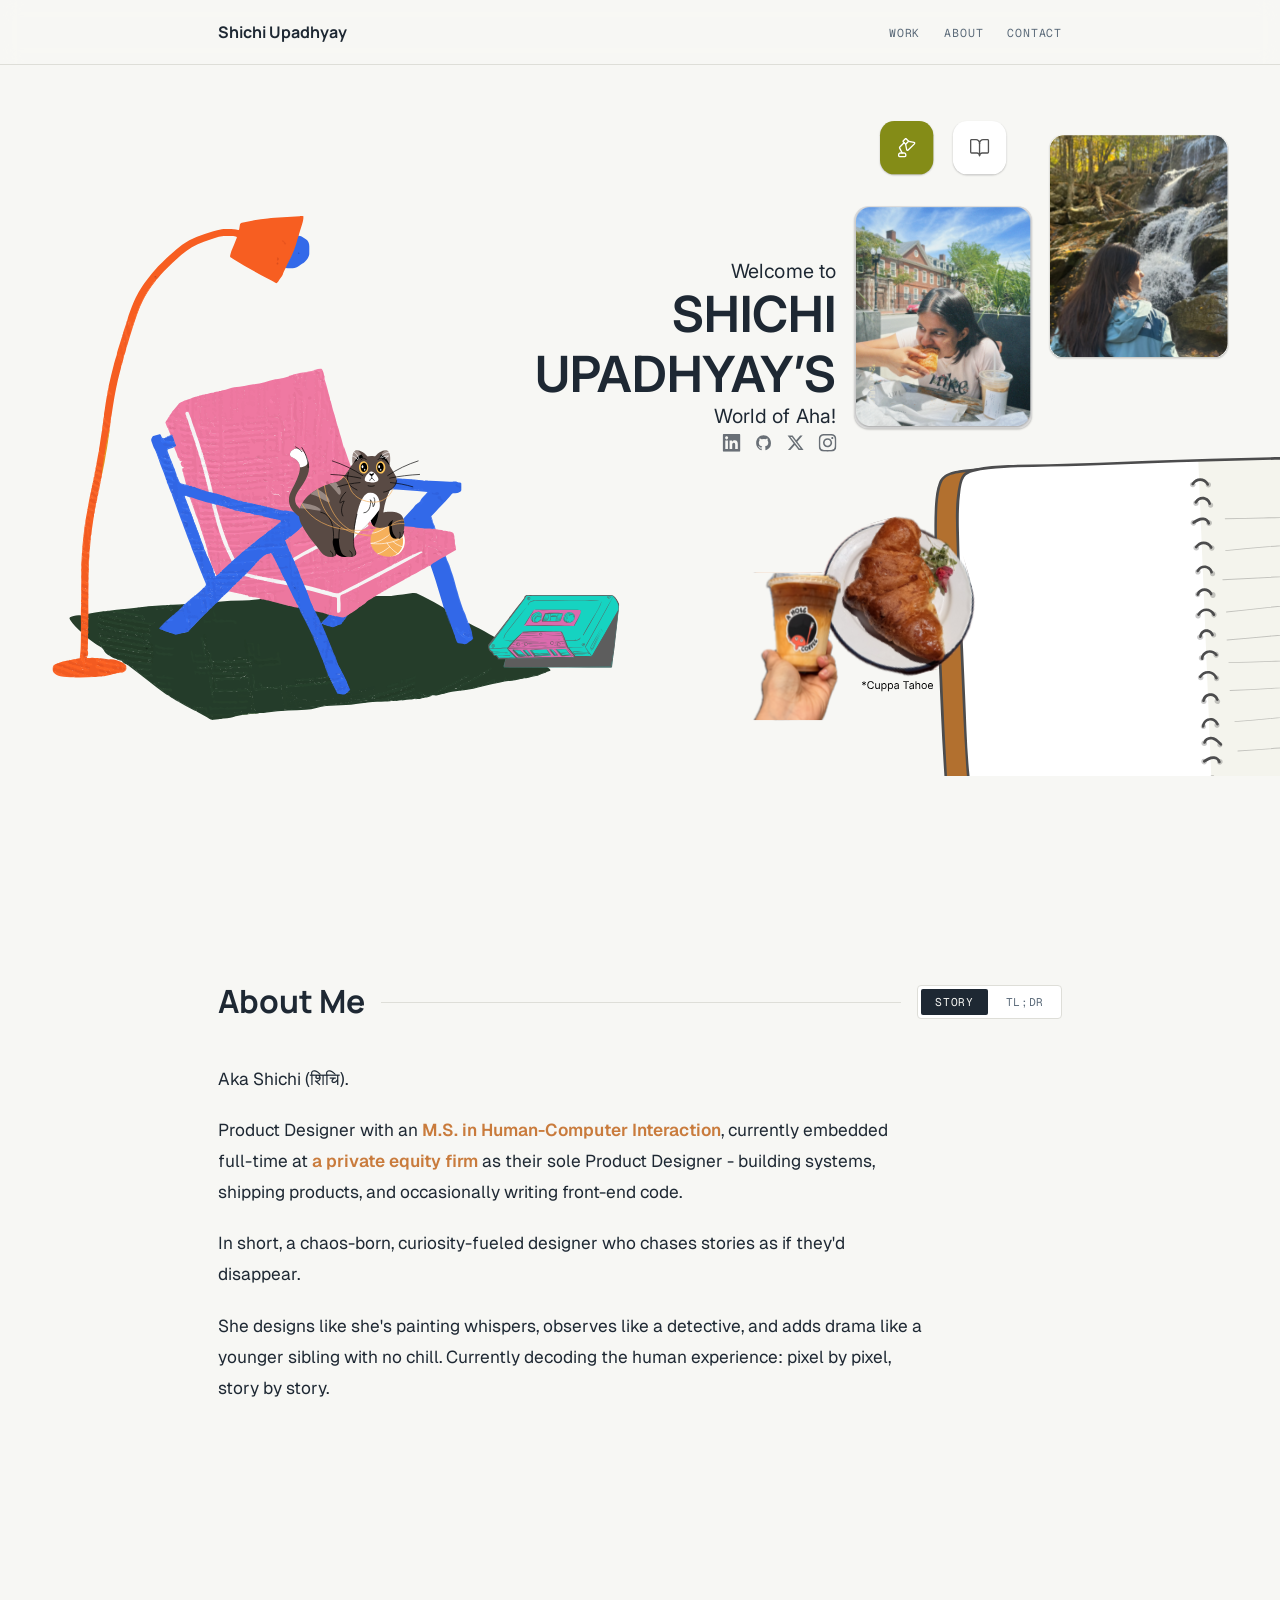
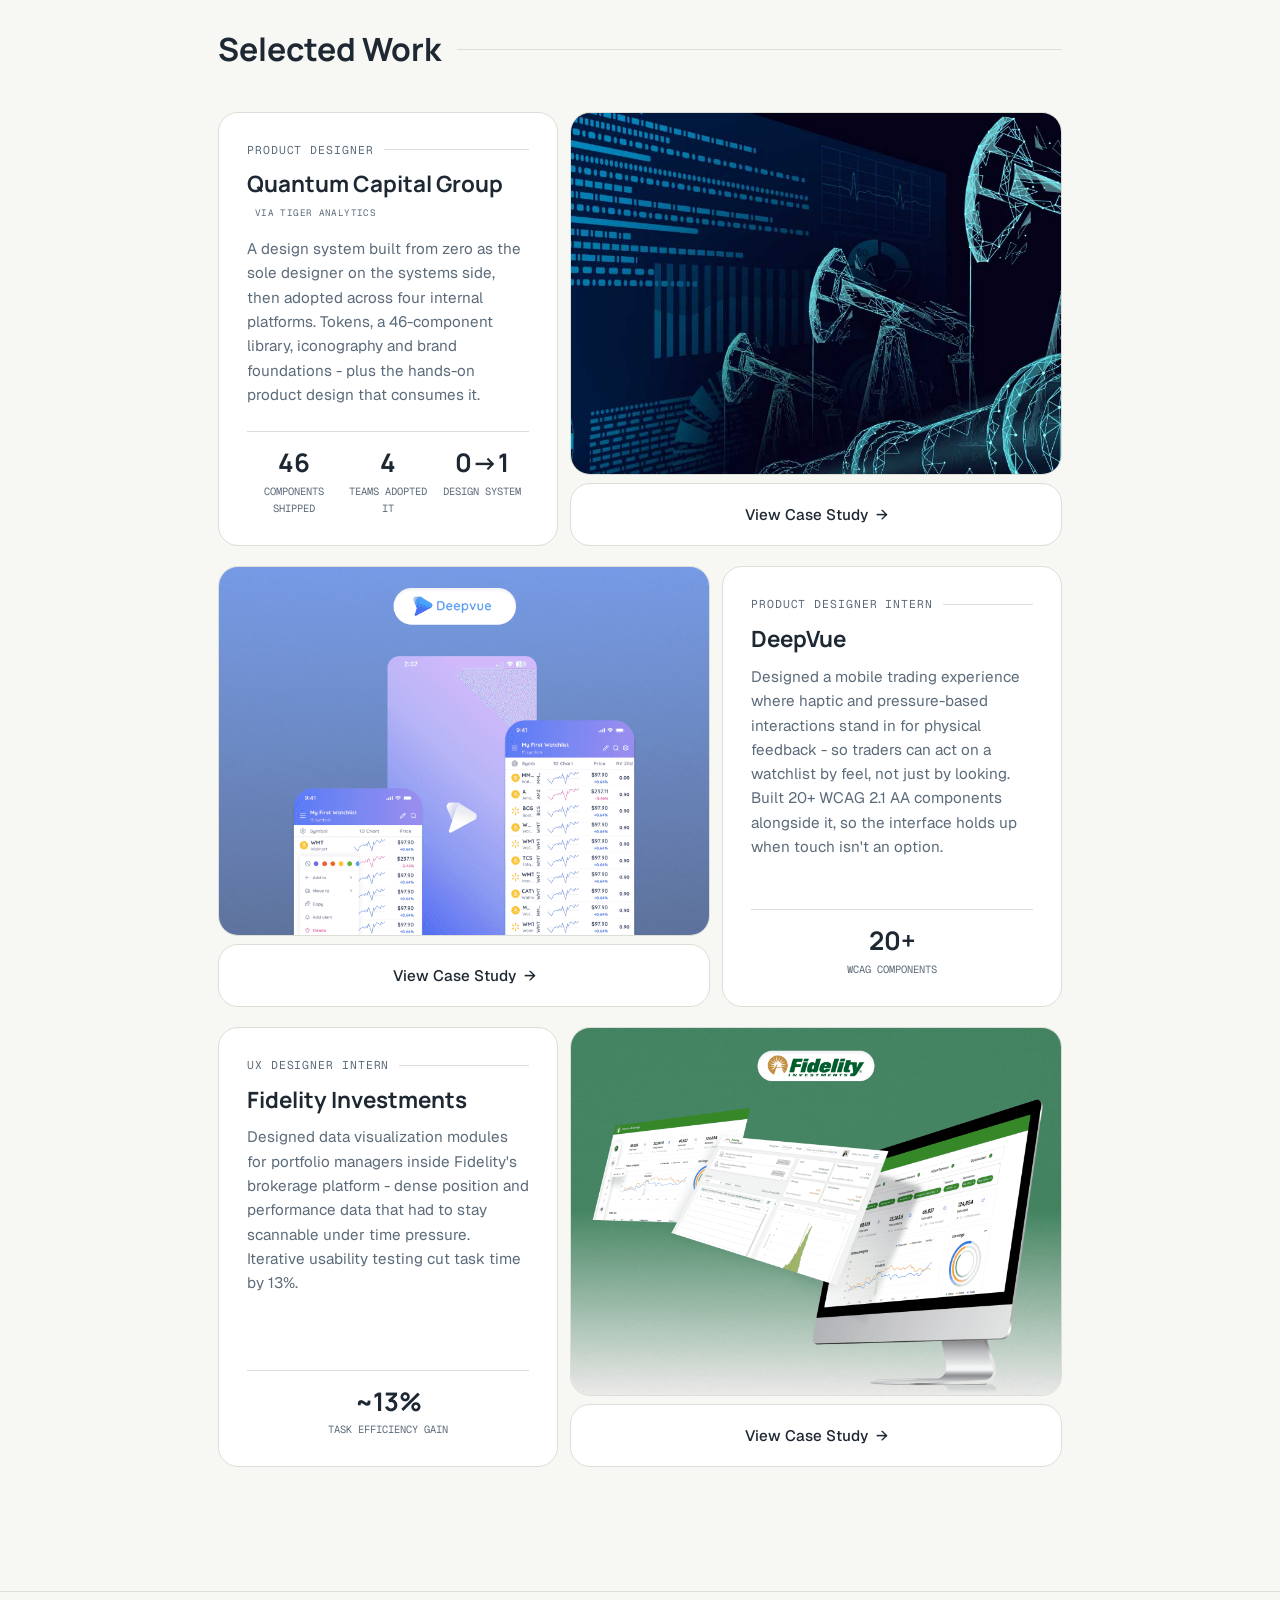
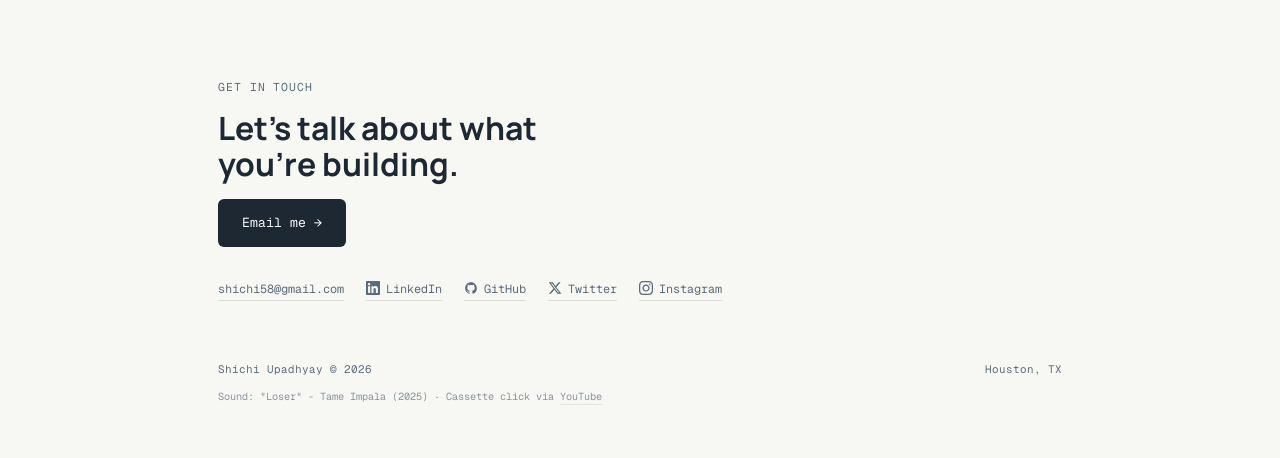
==== commit 37011926: "Rebrand PEP case study to Quantum Capital Group, add DeepVue visuals Case study content lives encryp" ====
--- a/docs/index.html
+++ b/docs/index.html
@@ -147,7 +147,6 @@
     <div class="shead">
       <h2>Selected Work</h2>
       <span class="rule"></span>
-      <span class="mono">03</span>
     </div>
 
     <!-- Card 1: info left, image right -->
@@ -158,30 +157,30 @@
             <span class="mono">Product Designer</span>
             <span class="rule"></span>
           </div>
-          <h3>Private Equity Platforms</h3>
-          <p>Two platforms built from zero as the sole designer. I ran the research, defined the architecture, drew every screen, and built the visual language and token system that holds them together - then shipped it with engineering.</p>
+          <h3>Quantum Capital Group <span class="work-via">via Tiger Analytics</span></h3>
+          <p>A design system built from zero as the sole designer on the systems side, then adopted across four internal platforms. Tokens, a 46-component library, iconography and brand foundations - plus the hands-on product design that consumes it.</p>
         </div>
         <div class="work-stats">
           <span class="stat-rule"></span>
           <div class="stats-row">
             <div class="stat">
-              <span class="n">0→MVP</span>
-              <span class="l">Sole designer</span>
-            </div>
-            <div class="stat">
-              <span class="n">3 mo</span>
-              <span class="l">Research to launch</span>
-            </div>
-            <div class="stat">
-              <span class="n">6M+</span>
-              <span class="l">Data points</span>
+              <span class="n">46</span>
+              <span class="l">Components shipped</span>
+            </div>
+            <div class="stat">
+              <span class="n">4</span>
+              <span class="l">Teams adopted it</span>
+            </div>
+            <div class="stat">
+              <span class="n">0→1</span>
+              <span class="l">Design system</span>
             </div>
           </div>
         </div>
       </div>
       <div class="work-right">
         <a href="case-studies/private-equity-platforms.html" class="work-image pep-photo">
-          <img src="assets/images/work/privateequityplatforms.jpg" alt="Private equity data platform interface">
+          <img src="assets/images/work/privateequityplatforms.jpg" alt="Quantum Capital Group design system component library interface">
         </a>
         <a href="case-studies/private-equity-platforms.html" class="view-btn">
           View Case Study <span>→</span>
--- a/docs/assets/styles/main.css
+++ b/docs/assets/styles/main.css
@@ -102,6 +102,7 @@
 .work-eyebrow { display: flex; align-items: center; gap: 10px; width: 100%; }
 .work-eyebrow .rule { flex: 1; }
 .work-info h3 { font-size: 1.4rem; line-height: 1.2; }
+.work-via { font-family: 'Geist Mono', monospace; font-size: .58rem; font-weight: 400; letter-spacing: .04em; color: var(--ink-soft); text-transform: uppercase; margin-left: 8px; vertical-align: middle; }
 .work-info p { font-size: .95rem; color: var(--ink-soft); line-height: 1.6; }
 .work-chip {
   display: inline-flex; align-items: center; gap: 6px;
@@ -479,6 +480,7 @@
 .cs-decision p:last-child { margin-bottom: 0; }
 .cs-tension { background: var(--paper); border-radius: 8px; padding: 12px 14px; color: var(--ink-soft); }
 .cs-tension strong { color: var(--ink); font-weight: 600; }
+.cs-body code, .cs-decision code { font-family: 'Geist Mono', monospace; font-size: .88em; background: var(--paper); color: var(--ink); padding: 1px 6px; border-radius: 4px; }
 
 .cs-also { display: grid; grid-template-columns: repeat(auto-fit, minmax(260px, 1fr)); gap: 16px; margin-top: 32px; }
 .cs-also-card { border: 1px solid var(--line); border-radius: 16px; background: var(--card); padding: 24px; display: flex; flex-direction: column; gap: 10px; }
@@ -804,6 +806,7 @@
 /* ── FIGMA HERO ── */
 .hero-fig {
   background: #FFFFFF;
+  padding-bottom: 104px;
 }
 
 .hero-canvas-frame {
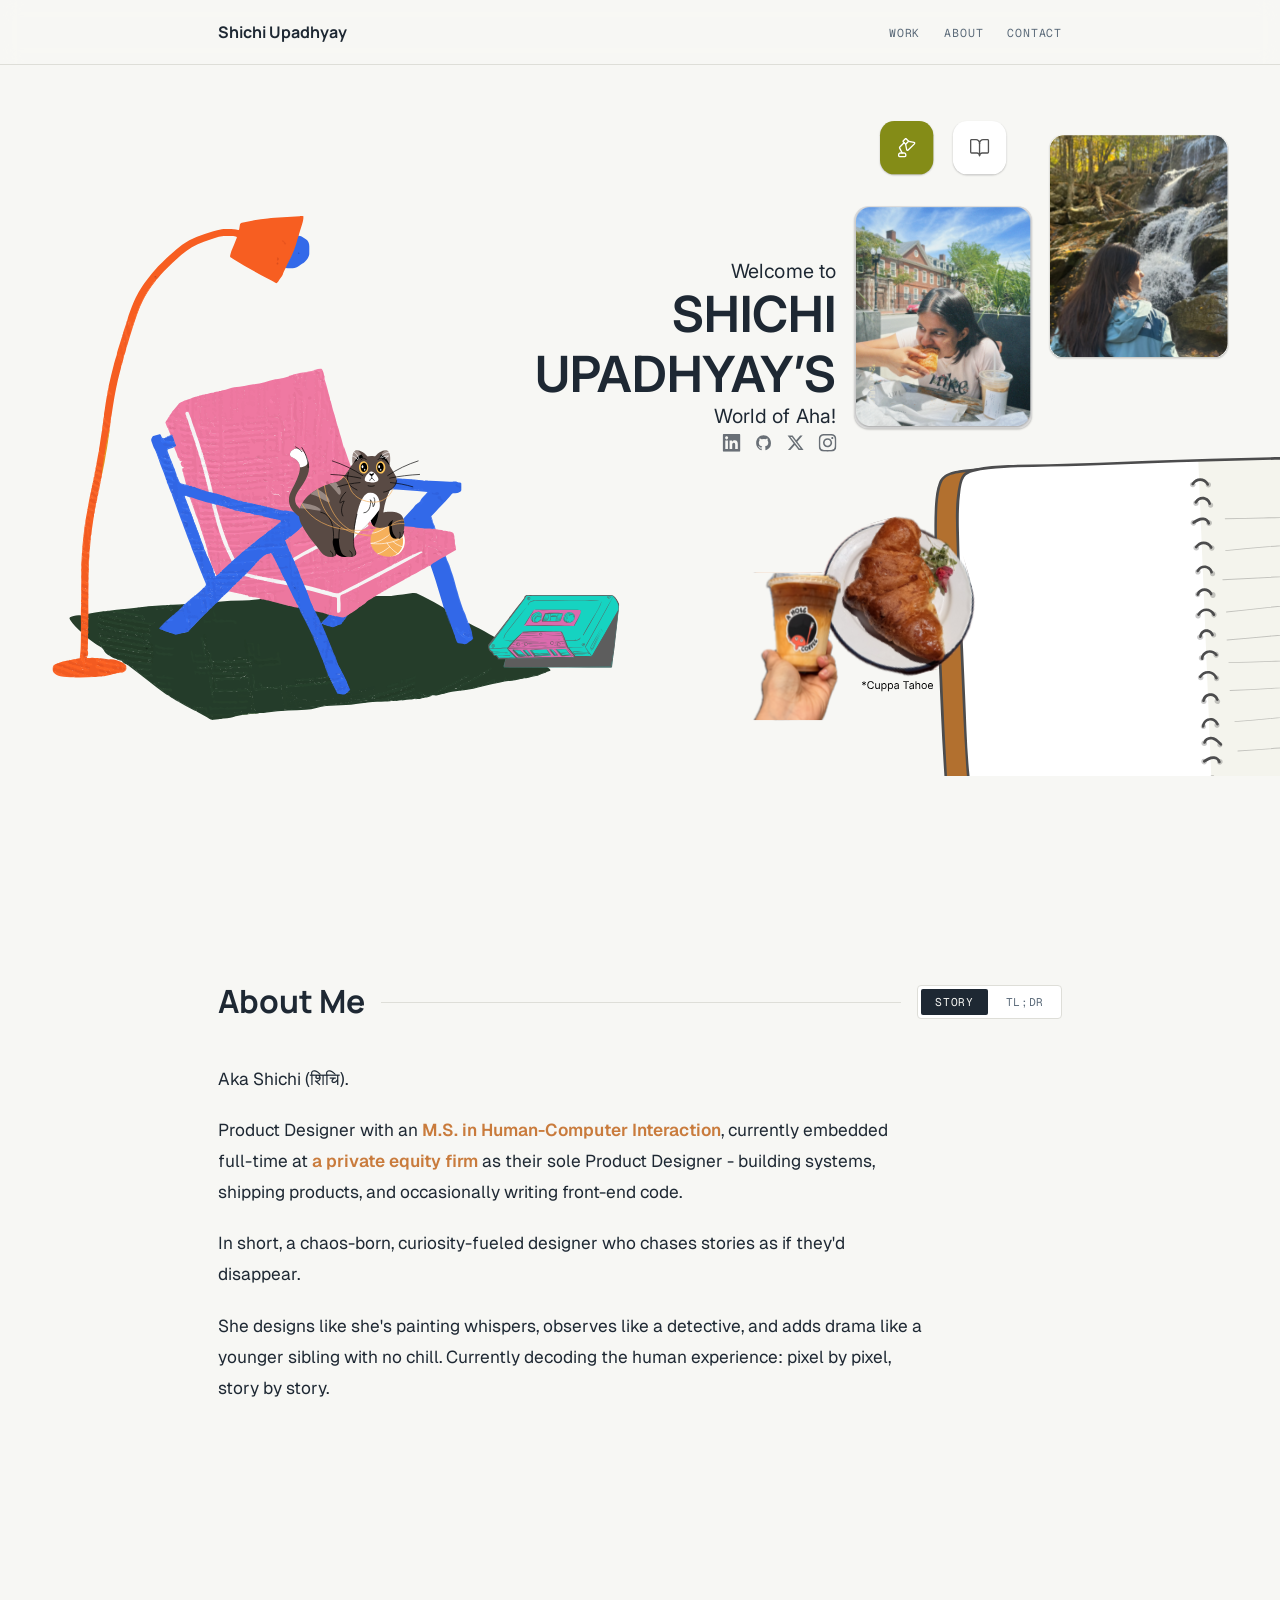
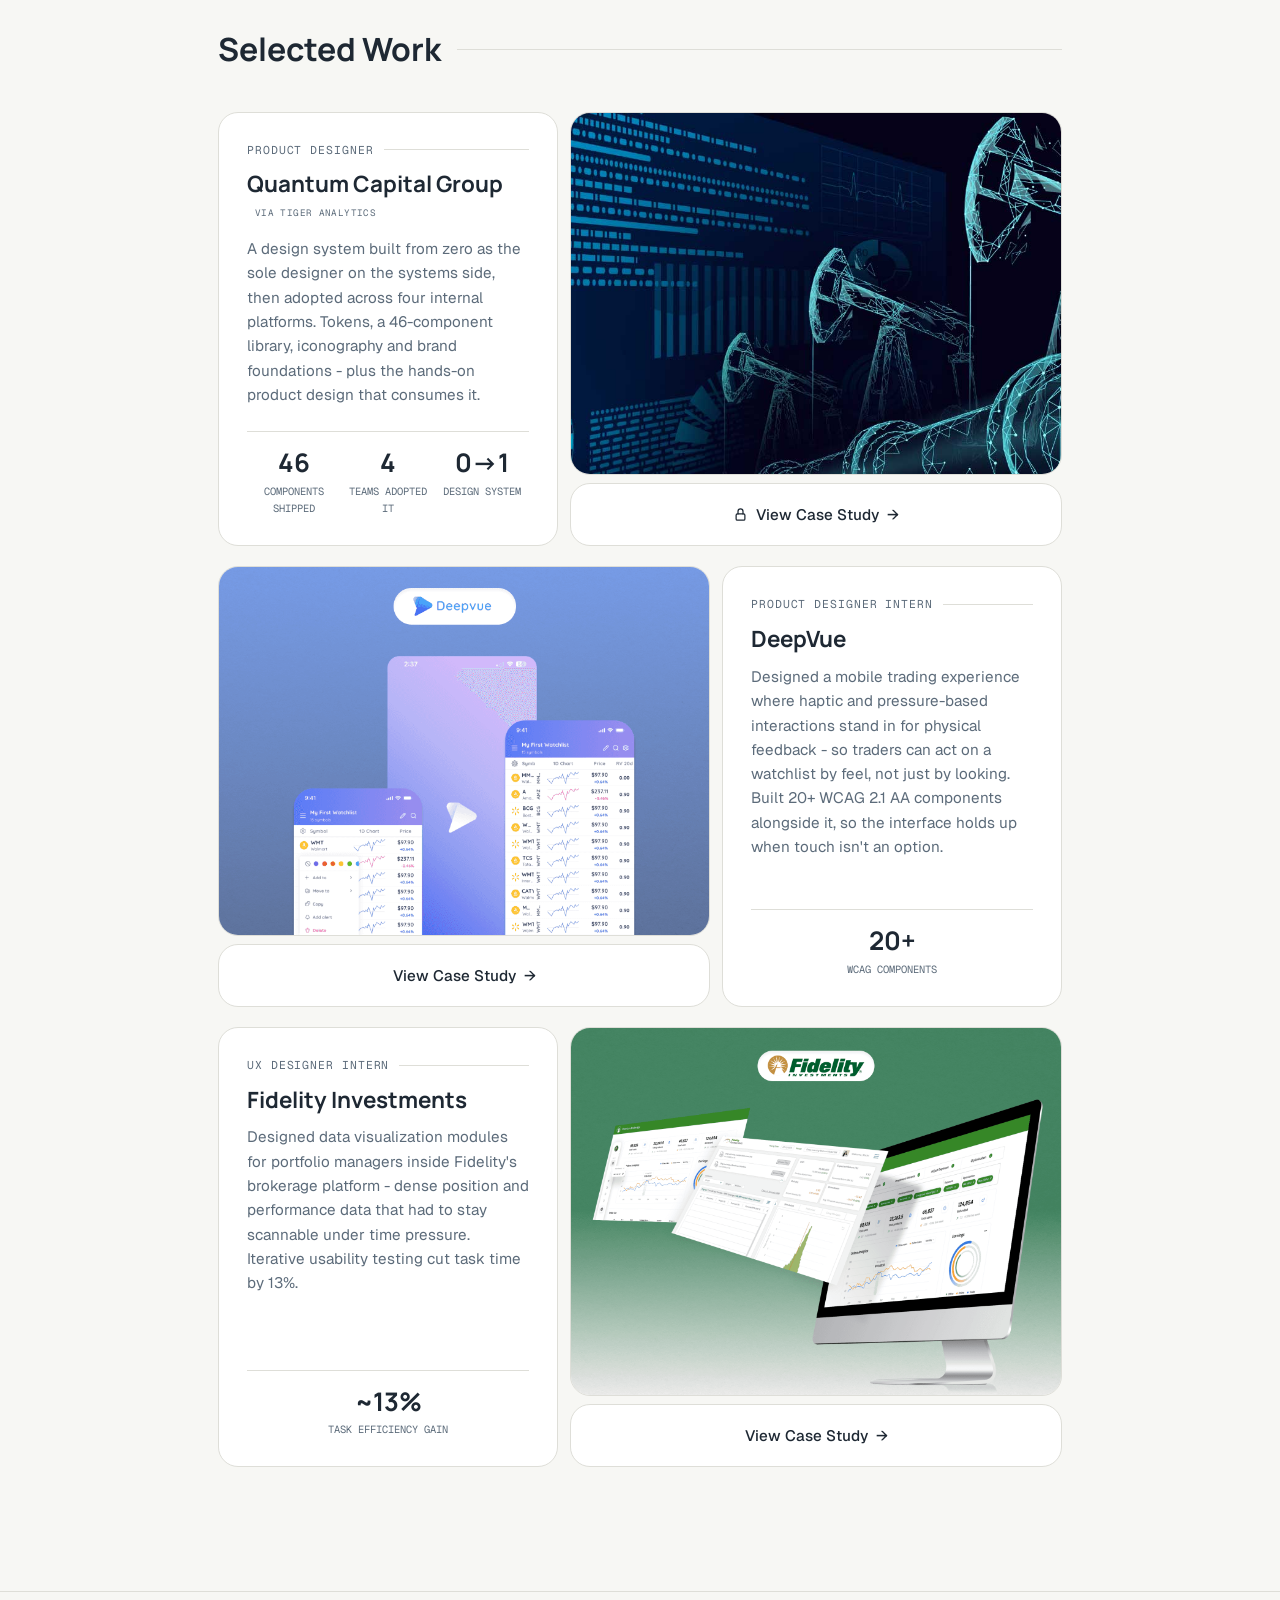
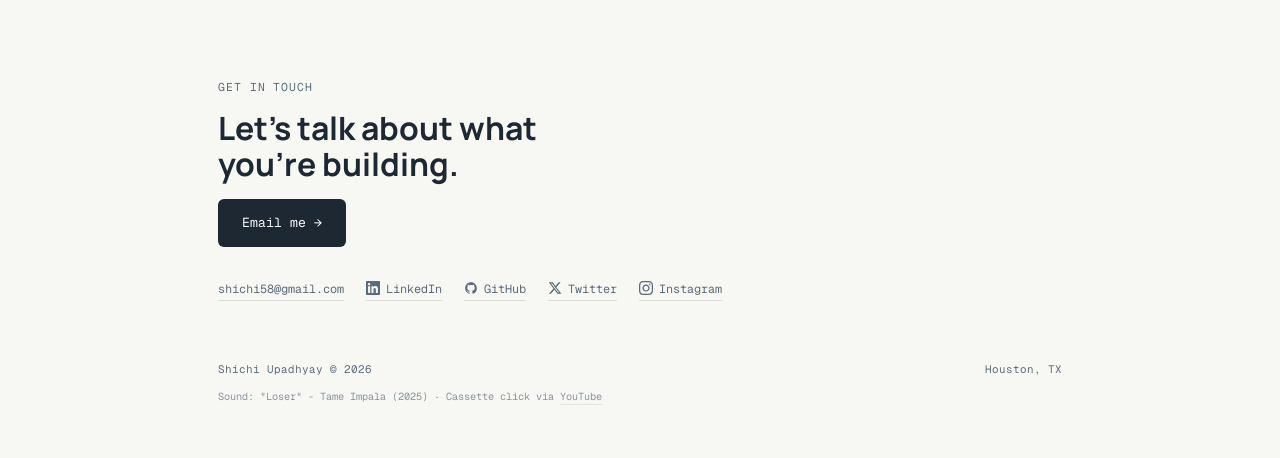
==== commit 2f30657d: "Fix corrupted DeepVue screenshots, add lock icon to PEP card" ====
--- a/docs/index.html
+++ b/docs/index.html
@@ -183,6 +183,7 @@
           <img src="assets/images/work/privateequityplatforms.jpg" alt="Quantum Capital Group design system component library interface">
         </a>
         <a href="case-studies/private-equity-platforms.html" class="view-btn">
+          <svg class="lock-icon" viewBox="0 0 24 24" fill="none" stroke="currentColor" stroke-width="2" stroke-linecap="round" stroke-linejoin="round" aria-hidden="true"><rect x="5" y="11" width="14" height="10" rx="2"></rect><path d="M8 11V7a4 4 0 0 1 8 0v4"></path></svg>
           View Case Study <span>→</span>
         </a>
       </div>
--- a/docs/assets/styles/main.css
+++ b/docs/assets/styles/main.css
@@ -135,6 +135,7 @@
 .view-btn:hover { background: var(--paper); }
 .view-btn span { display: inline-block; transition: transform .2s ease; }
 .view-btn:hover span { transform: translateX(4px); }
+.view-btn .lock-icon { width: 15px; height: 15px; flex-shrink: 0; }
 
 /* ── EXPERIENCE ── */
 .experience { padding: 104px 0; }
